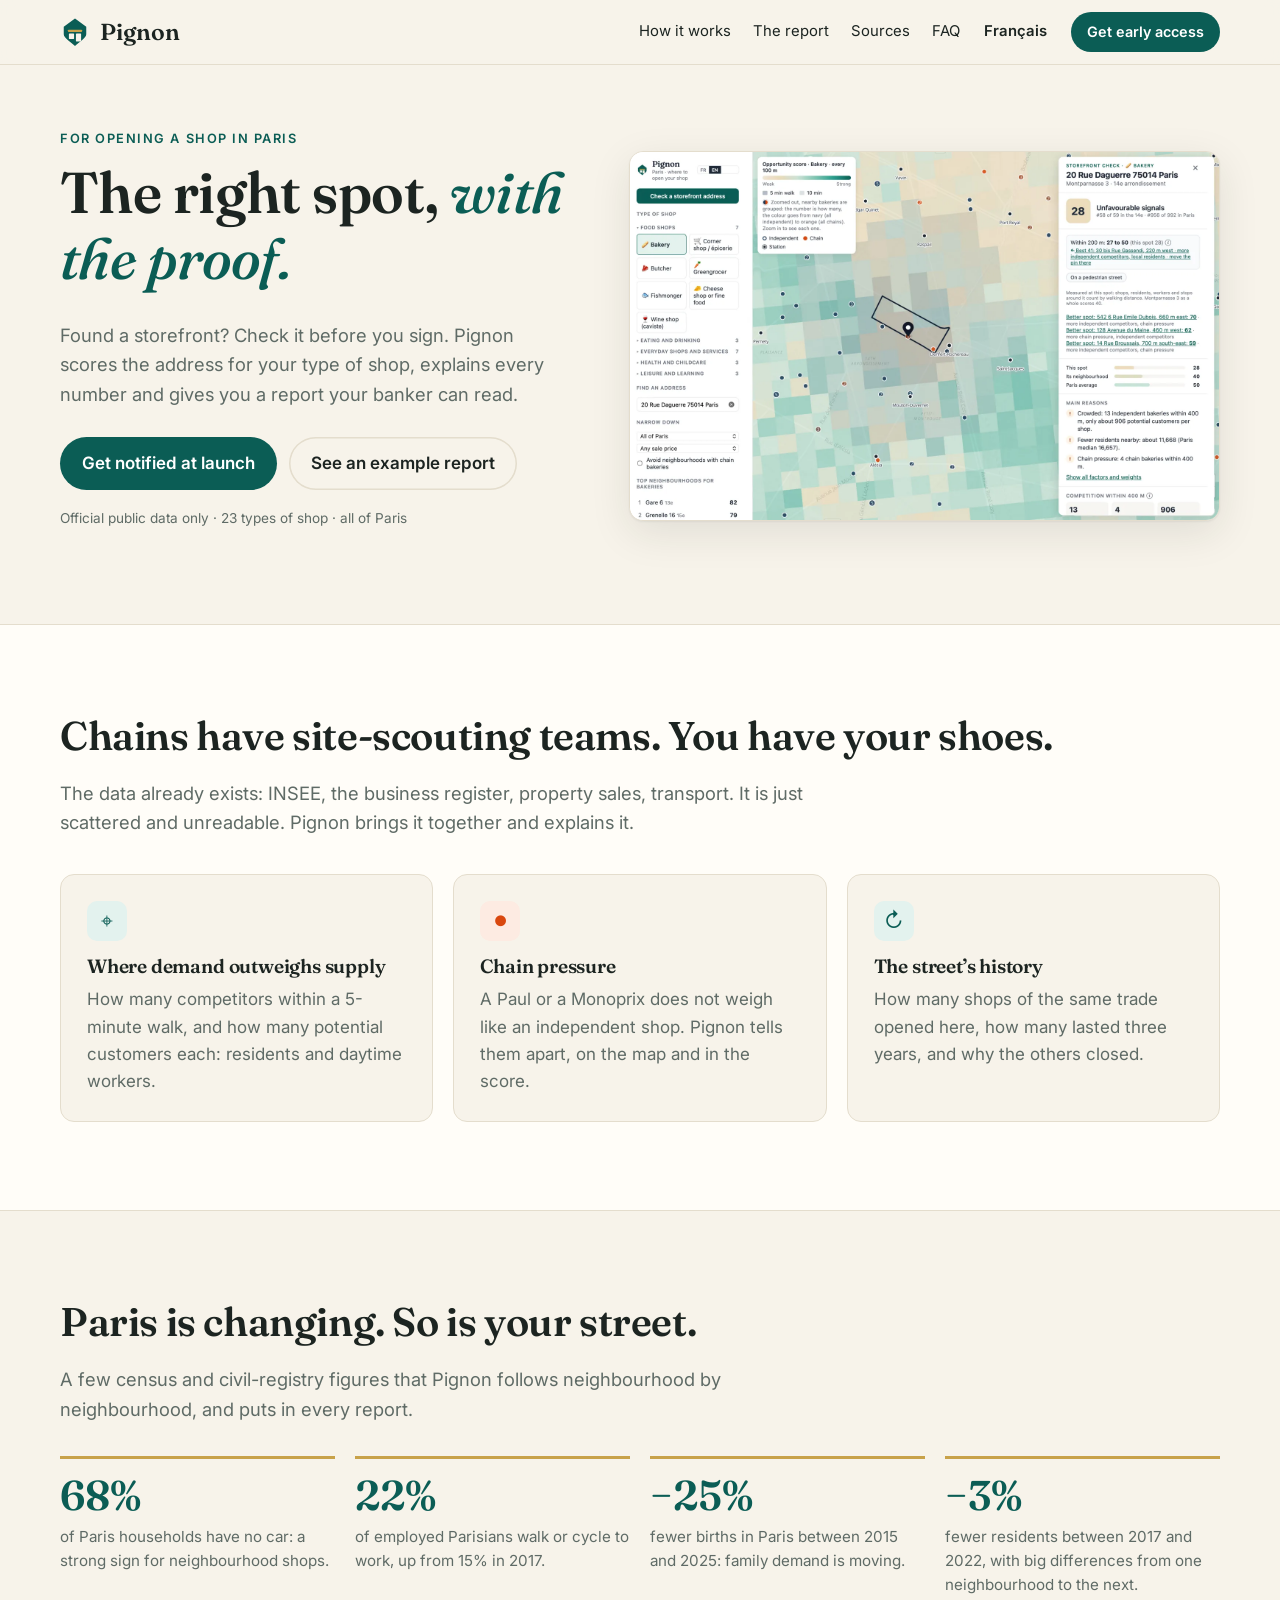
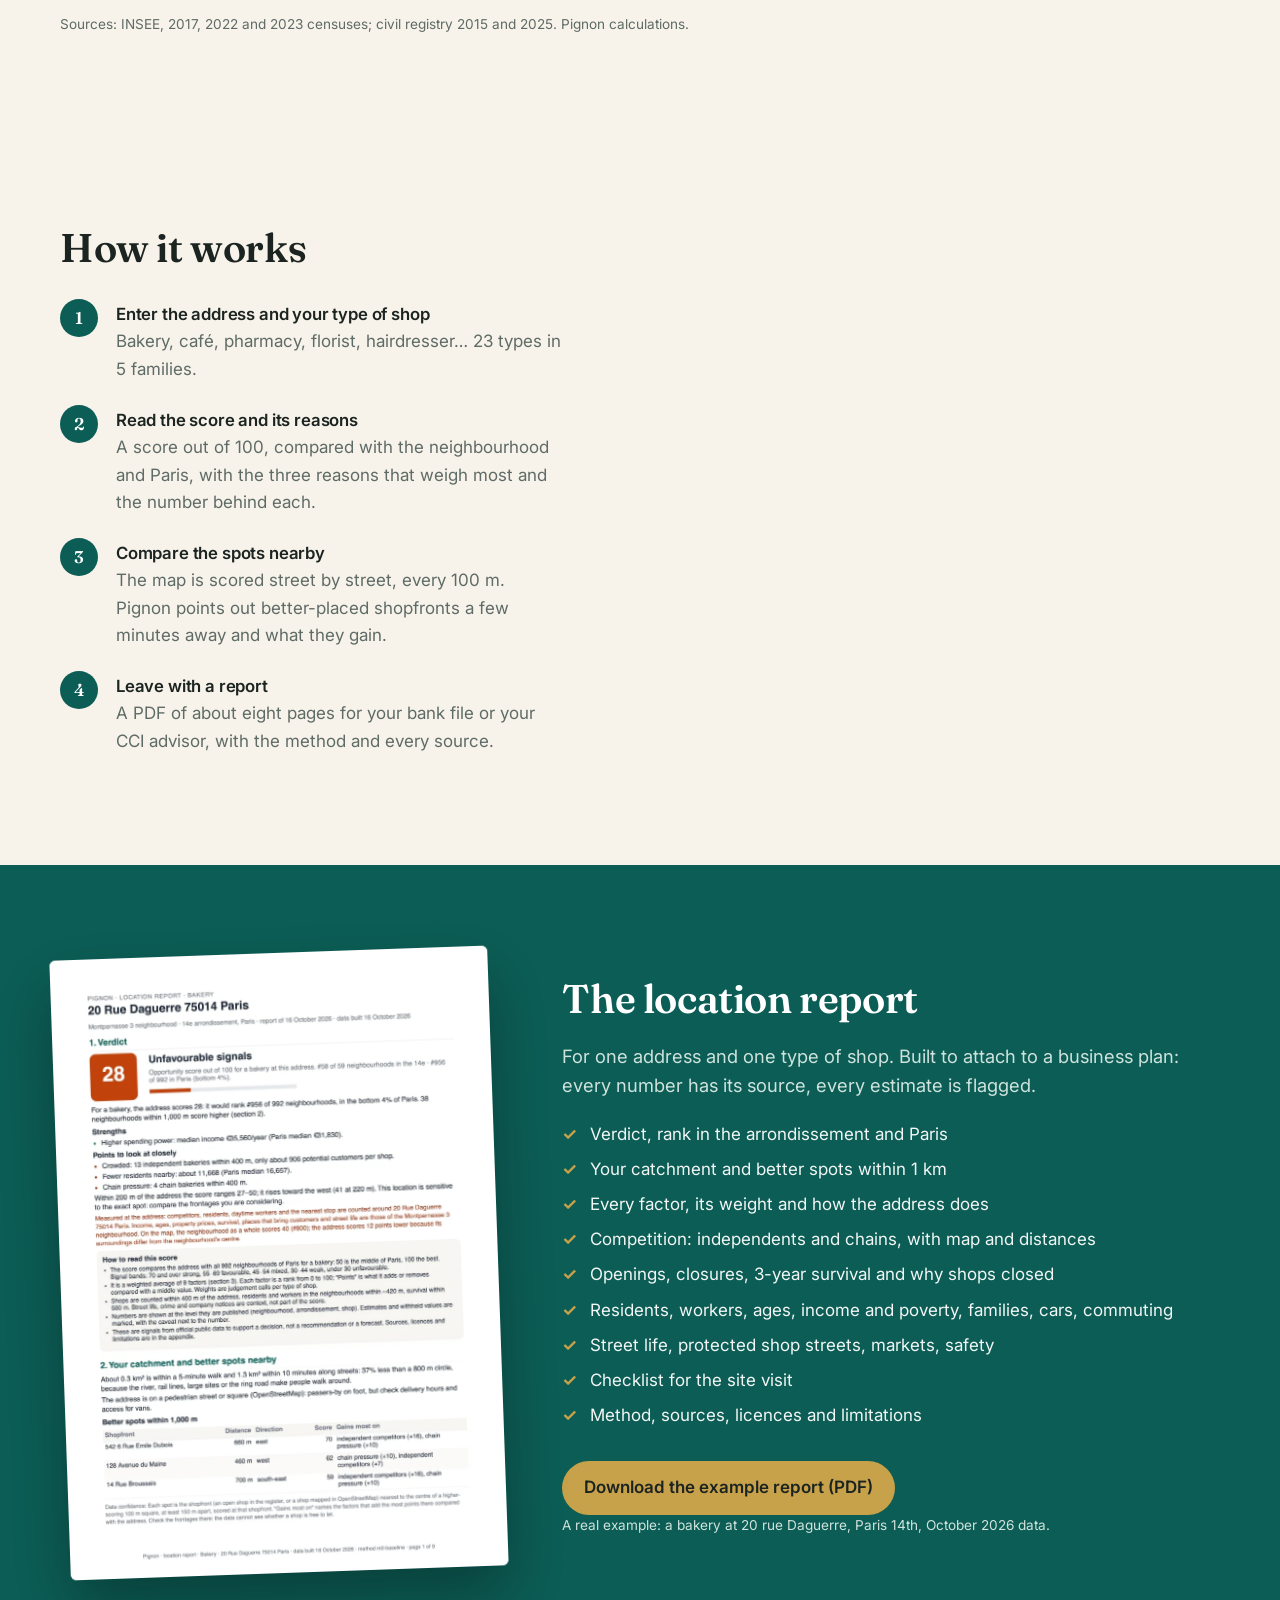
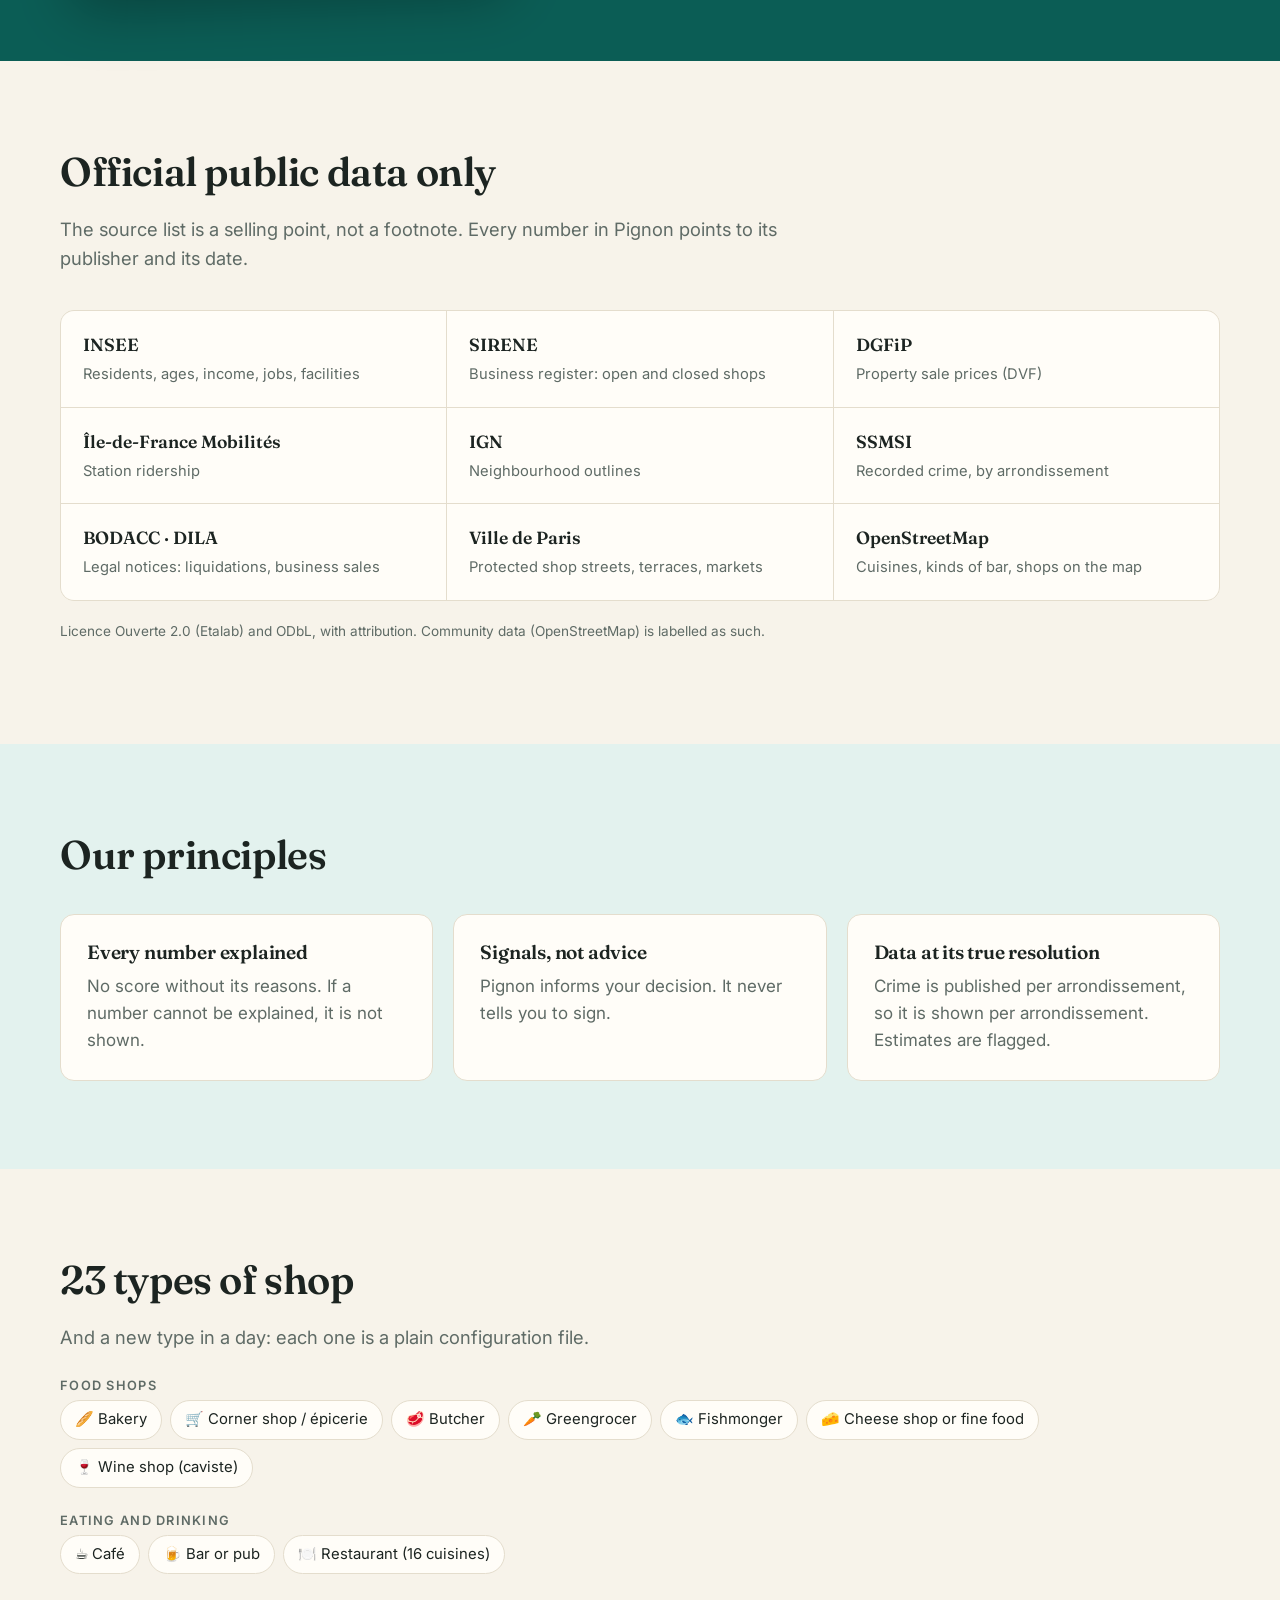
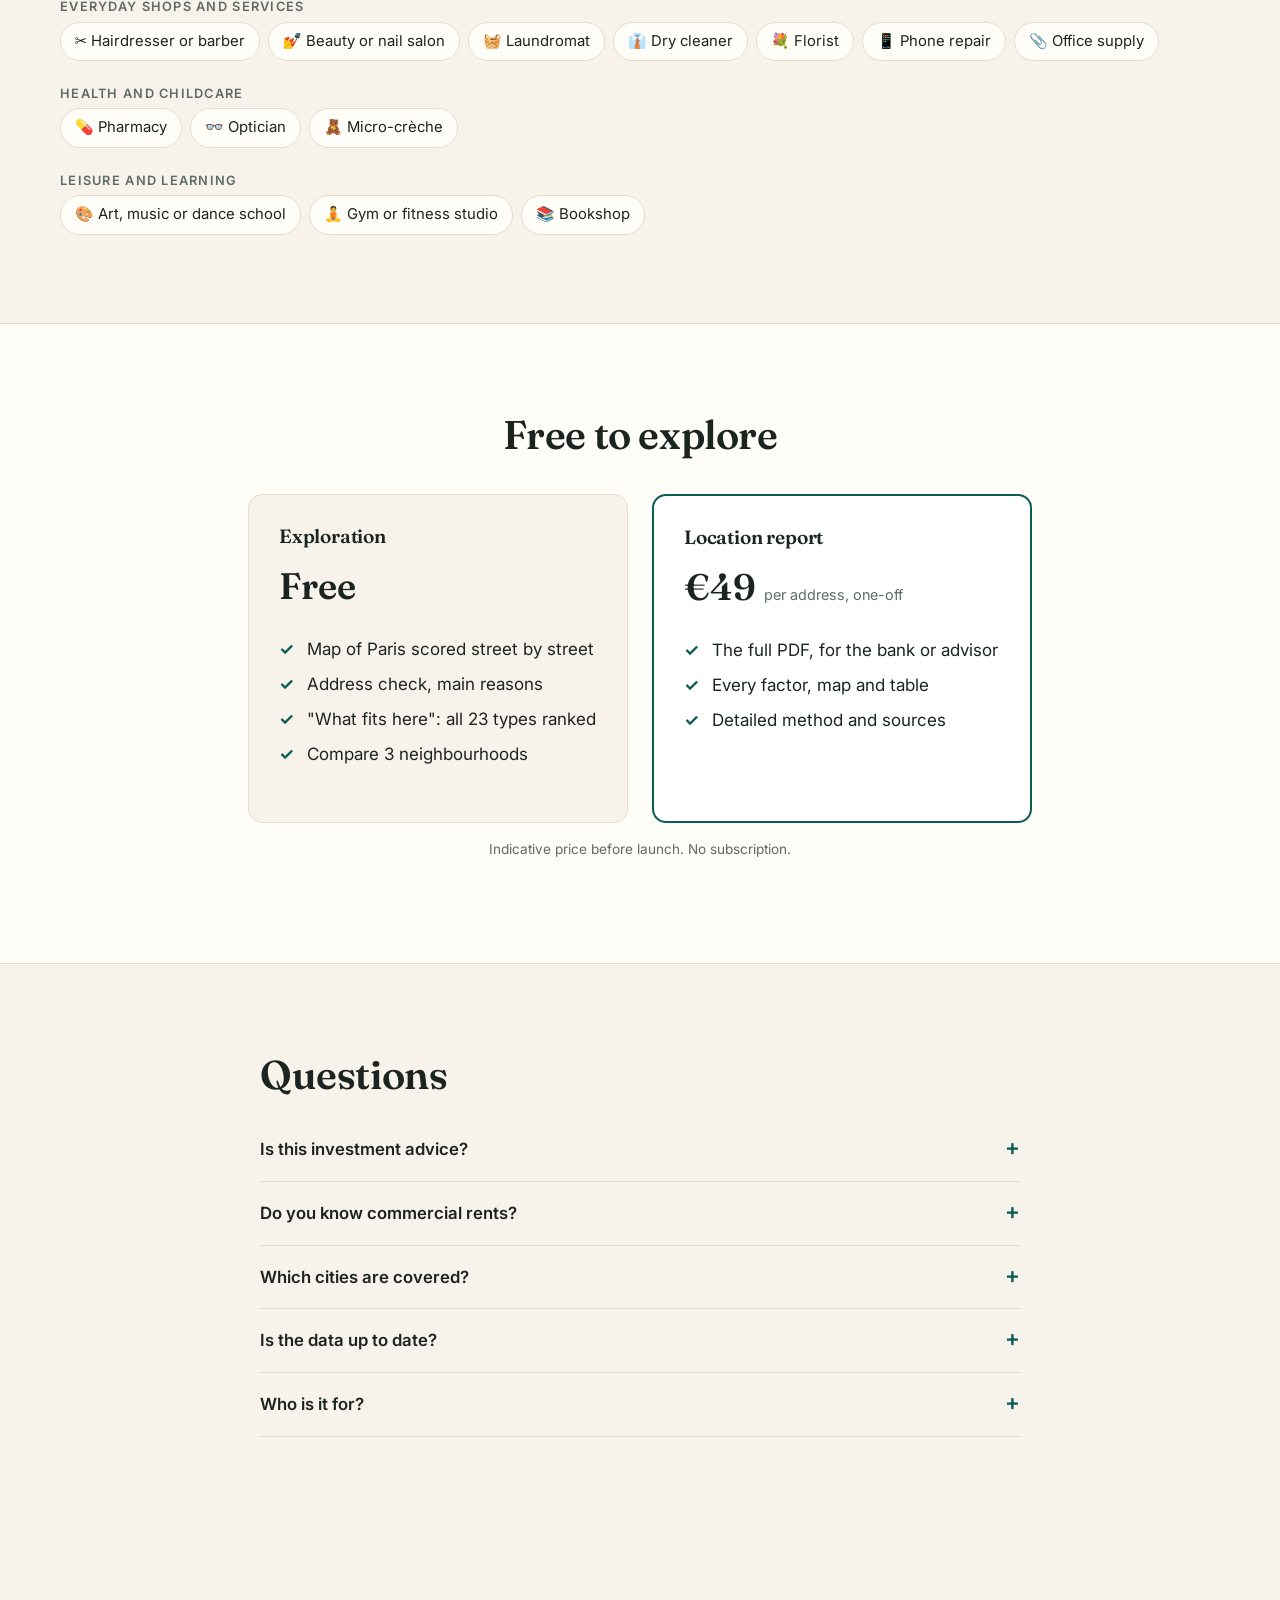
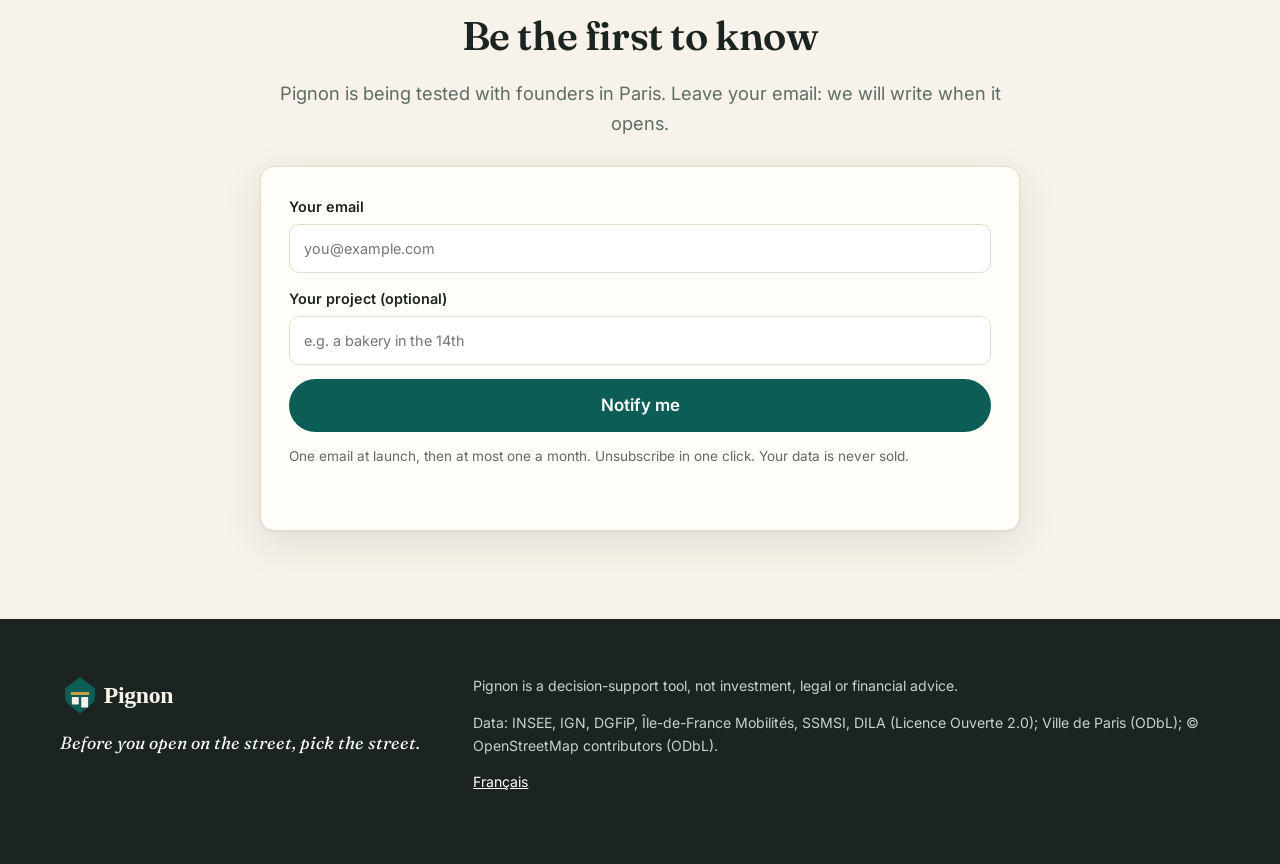
==== en/index.html @ 56055cf6 "Publish website from felipesabino/biz-map@c0d6d92" ====
<!doctype html>
<html lang="en">
  <head>
    <meta charset="utf-8" />
    <meta name="viewport" content="width=device-width, initial-scale=1" />
    <title>Pignon · The right spot, with the proof</title>
    <meta name="description" content="Before you sign a commercial lease in Paris, check the address: a score, the reasons behind every number and a report your banker can read. Official public data only." />
    <meta property="og:title" content="Pignon · The right spot, with the proof" />
    <meta property="og:description" content="Before you sign a commercial lease in Paris, check the address: a score, the reasons behind every number and a report your banker can read. Official public data only." />
    <meta property="og:type" content="website" />
    <meta property="og:locale" content="en_GB" />
    <meta property="og:image" content="../assets/og.png" />
    <meta name="theme-color" content="#0b5d55" />
    <link rel="alternate" hreflang="fr" href="../" />
    <link rel="alternate" hreflang="en" href="../en/" />
    <link rel="icon" type="image/svg+xml" href="../assets/logo-mark.svg" />
    <link rel="preconnect" href="https://fonts.googleapis.com" />
    <link rel="preconnect" href="https://fonts.gstatic.com" crossorigin />
    <link rel="stylesheet" href="https://fonts.googleapis.com/css2?family=Fraunces:ital,opsz,wght@0,9..144,500;0,9..144,600;1,9..144,500&family=Inter:wght@400;500;600&display=swap" />
    <link rel="stylesheet" href="../assets/style.css" />
  </head>
  <body>
    <header class="top">
      <div class="wrap top-inner">
        <a class="brand" href="../en/" aria-label="Pignon">
          <img src="../assets/logo-mark.svg" alt="" width="30" height="30" />
          <span>Pignon</span>
        </a>
        <nav class="nav" aria-label="Navigation">
          <a href="#comment">How it works</a>
          <a href="#rapport">The report</a>
          <a href="#sources">Sources</a>
          <a href="#faq">FAQ</a>
        </nav>
        <a class="lang" href="../" hreflang="fr" lang="fr">Français</a>
        <a class="btn btn-small" href="#inscription">Get early access</a>
      </div>
    </header>

    <main>
      <section class="hero">
        <div class="wrap hero-inner">
          <div class="hero-text">
            <p class="eyebrow">For opening a shop in Paris</p>
            <h1>The right spot, <em>with the proof.</em></h1>
            <p class="lead">Found a storefront? Check it before you sign. Pignon scores the address for your type of shop, explains every number and gives you a report your banker can read.</p>
            <div class="actions">
              <a class="btn" href="#inscription">Get notified at launch</a>
              <a class="btn btn-ghost" href="../assets/example-report-bakery-paris-14.pdf">See an example report</a>
            </div>
            <p class="note">Official public data only · 23 types of shop · all of Paris</p>
          </div>
          <figure class="hero-shot">
            <img src="../assets/en/panel.webp" alt="Pignon: checking a storefront on rue Daguerre (14th) for a bakery, with the score, the comparison with the neighbourhood and Paris, and better spots nearby." width="1600" height="1000" />
          </figure>
        </div>
      </section>

      <section class="problem">
        <div class="wrap">
          <h2>Chains have site-scouting teams. You have your shoes.</h2>
          <p class="lead narrow">The data already exists: INSEE, the business register, property sales, transport. It is just scattered and unreadable. Pignon brings it together and explains it.</p>
          <div class="cards three">
            <article class="card">
              <span class="card-icon" aria-hidden="true">⌖</span>
              <h3>Where demand outweighs supply</h3>
              <p>How many competitors within a 5-minute walk, and how many potential customers each: residents and daytime workers.</p>
            </article>
            <article class="card">
              <span class="card-icon chain" aria-hidden="true">●</span>
              <h3>Chain pressure</h3>
              <p>A Paul or a Monoprix does not weigh like an independent shop. Pignon tells them apart, on the map and in the score.</p>
            </article>
            <article class="card">
              <span class="card-icon" aria-hidden="true">↻</span>
              <h3>The street’s history</h3>
              <p>How many shops of the same trade opened here, how many lasted three years, and why the others closed.</p>
            </article>
          </div>
        </div>
      </section>

      <section class="stats">
        <div class="wrap">
          <h2>Paris is changing. So is your street.</h2>
          <p class="lead narrow">A few census and civil-registry figures that Pignon follows neighbourhood by neighbourhood, and puts in every report.</p>
          <div class="stat-grid">
            <div class="stat"><b>68%</b><p>of Paris households have no car: a strong sign for neighbourhood shops.</p></div>
            <div class="stat"><b>22%</b><p>of employed Parisians walk or cycle to work, up from 15% in 2017.</p></div>
            <div class="stat"><b>−25%</b><p>fewer births in Paris between 2015 and 2025: family demand is moving.</p></div>
            <div class="stat"><b>−3%</b><p>fewer residents between 2017 and 2022, with big differences from one neighbourhood to the next.</p></div>
          </div>
          <p class="note">Sources: INSEE, 2017, 2022 and 2023 censuses; civil registry 2015 and 2025. Pignon calculations.</p>
        </div>
      </section>

      <section class="how" id="comment">
        <div class="wrap how-inner">
          <div>
            <h2>How it works</h2>
            <ol class="steps">
              <li><h3>Enter the address and your type of shop</h3><p>Bakery, café, pharmacy, florist, hairdresser… 23 types in 5 families.</p></li>
              <li><h3>Read the score and its reasons</h3><p>A score out of 100, compared with the neighbourhood and Paris, with the three reasons that weigh most and the number behind each.</p></li>
              <li><h3>Compare the spots nearby</h3><p>The map is scored street by street, every 100 m. Pignon points out better-placed shopfronts a few minutes away and what they gain.</p></li>
              <li><h3>Leave with a report</h3><p>A PDF of about eight pages for your bank file or your CCI advisor, with the method and every source.</p></li>
            </ol>
          </div>
          <figure class="demo">
            <video src="../assets/en/demo.mp4" poster="../assets/en/map.webp" autoplay muted loop playsinline preload="metadata" aria-label="Checking a storefront on rue Daguerre for a bakery, then comparing with the spots nearby."></video>
            <figcaption>Checking a storefront on rue Daguerre for a bakery, then comparing with the spots nearby.</figcaption>
          </figure>
        </div>
      </section>

      <section class="report" id="rapport">
        <div class="wrap report-inner">
          <figure class="report-cover">
            <a href="../assets/example-report-bakery-paris-14.pdf"><img src="../assets/en/report-page.webp" alt="First page of the Pignon location report" width="900" height="1273" loading="lazy" /></a>
          </figure>
          <div>
            <h2>The location report</h2>
            <p class="lead">For one address and one type of shop. Built to attach to a business plan: every number has its source, every estimate is flagged.</p>
            <ul class="checks">
              <li>Verdict, rank in the arrondissement and Paris</li>
              <li>Your catchment and better spots within 1 km</li>
              <li>Every factor, its weight and how the address does</li>
              <li>Competition: independents and chains, with map and distances</li>
              <li>Openings, closures, 3-year survival and why shops closed</li>
              <li>Residents, workers, ages, income and poverty, families, cars, commuting</li>
              <li>Street life, protected shop streets, markets, safety</li>
              <li>Checklist for the site visit</li>
              <li>Method, sources, licences and limitations</li>
            </ul>
            <a class="btn" href="../assets/example-report-bakery-paris-14.pdf">Download the example report (PDF)</a>
            <p class="note">A real example: a bakery at 20 rue Daguerre, Paris 14th, October 2026 data.</p>
          </div>
        </div>
      </section>

      <section class="sources" id="sources">
        <div class="wrap">
          <h2>Official public data only</h2>
          <p class="lead narrow">The source list is a selling point, not a footnote. Every number in Pignon points to its publisher and its date.</p>
          <ul class="source-list">
            <li><b>INSEE</b><span>Residents, ages, income, jobs, facilities</span></li>
            <li><b>SIRENE</b><span>Business register: open and closed shops</span></li>
            <li><b>DGFiP</b><span>Property sale prices (DVF)</span></li>
            <li><b>Île-de-France Mobilités</b><span>Station ridership</span></li>
            <li><b>IGN</b><span>Neighbourhood outlines</span></li>
            <li><b>SSMSI</b><span>Recorded crime, by arrondissement</span></li>
            <li><b>BODACC · DILA</b><span>Legal notices: liquidations, business sales</span></li>
            <li><b>Ville de Paris</b><span>Protected shop streets, terraces, markets</span></li>
            <li><b>OpenStreetMap</b><span>Cuisines, kinds of bar, shops on the map</span></li>
          </ul>
          <p class="note">Licence Ouverte 2.0 (Etalab) and ODbL, with attribution. Community data (OpenStreetMap) is labelled as such.</p>
        </div>
      </section>

      <section class="principles">
        <div class="wrap">
          <h2>Our principles</h2>
          <div class="cards three">
            <article class="card"><h3>Every number explained</h3><p>No score without its reasons. If a number cannot be explained, it is not shown.</p></article>
            <article class="card"><h3>Signals, not advice</h3><p>Pignon informs your decision. It never tells you to sign.</p></article>
            <article class="card"><h3>Data at its true resolution</h3><p>Crime is published per arrondissement, so it is shown per arrondissement. Estimates are flagged.</p></article>
          </div>
        </div>
      </section>

      <section class="types">
        <div class="wrap">
          <h2>23 types of shop</h2>
          <p class="lead narrow">And a new type in a day: each one is a plain configuration file.</p>
          <div class="family"><h3>Food shops</h3><ul class="chips"><li><span aria-hidden="true">🥖</span> Bakery</li><li><span aria-hidden="true">🛒</span> Corner shop / épicerie</li><li><span aria-hidden="true">🥩</span> Butcher</li><li><span aria-hidden="true">🥕</span> Greengrocer</li><li><span aria-hidden="true">🐟</span> Fishmonger</li><li><span aria-hidden="true">🧀</span> Cheese shop or fine food</li><li><span aria-hidden="true">🍷</span> Wine shop (caviste)</li></ul></div>
          <div class="family"><h3>Eating and drinking</h3><ul class="chips"><li><span aria-hidden="true">☕</span> Café</li><li><span aria-hidden="true">🍺</span> Bar or pub</li><li><span aria-hidden="true">🍽️</span> Restaurant (16 cuisines)</li></ul></div>
          <div class="family"><h3>Everyday shops and services</h3><ul class="chips"><li><span aria-hidden="true">✂️</span> Hairdresser or barber</li><li><span aria-hidden="true">💅</span> Beauty or nail salon</li><li><span aria-hidden="true">🧺</span> Laundromat</li><li><span aria-hidden="true">👔</span> Dry cleaner</li><li><span aria-hidden="true">💐</span> Florist</li><li><span aria-hidden="true">📱</span> Phone repair</li><li><span aria-hidden="true">📎</span> Office supply</li></ul></div>
          <div class="family"><h3>Health and childcare</h3><ul class="chips"><li><span aria-hidden="true">💊</span> Pharmacy</li><li><span aria-hidden="true">👓</span> Optician</li><li><span aria-hidden="true">🧸</span> Micro-crèche</li></ul></div>
          <div class="family"><h3>Leisure and learning</h3><ul class="chips"><li><span aria-hidden="true">🎨</span> Art, music or dance school</li><li><span aria-hidden="true">🧘</span> Gym or fitness studio</li><li><span aria-hidden="true">📚</span> Bookshop</li></ul></div>
        </div>
      </section>

      <section class="pricing">
        <div class="wrap">
          <h2>Free to explore</h2>
          <div class="plans">
            <article class="plan">
              <h3>Exploration</h3>
              <p class="price">Free</p>
              <ul class="checks">
                <li>Map of Paris scored street by street</li>
                <li>Address check, main reasons</li>
                <li>&quot;What fits here&quot;: all 23 types ranked</li>
                <li>Compare 3 neighbourhoods</li>
              </ul>
            </article>
            <article class="plan plan-main">
              <h3>Location report</h3>
              <p class="price">€49 <small>per address, one-off</small></p>
              <ul class="checks">
                <li>The full PDF, for the bank or advisor</li>
                <li>Every factor, map and table</li>
                <li>Detailed method and sources</li>
              </ul>
            </article>
          </div>
          <p class="note center">Indicative price before launch. No subscription.</p>
        </div>
      </section>

      <section class="faq" id="faq">
        <div class="wrap narrow">
          <h2>Questions</h2>
          <details><summary>Is this investment advice?</summary><p>No. Pignon is a decision-support tool: it shows indicators from public data and the method that combines them. The decision stays yours, with your banker, your advisor and the landlord.</p></details>
          <details><summary>Do you know commercial rents?</summary><p>No, and we say so: no open source publishes commercial rents. Pignon shows property sale prices (DVF), clearly labelled as sale prices.</p></details>
          <details><summary>Which cities are covered?</summary><p>All of Paris: 20 arrondissements and about 990 neighbourhoods. The main sources are national, so other cities will follow.</p></details>
          <details><summary>Is the data up to date?</summary><p>Each source has its own rhythm: the business register is refreshed weekly, the census yearly. Each source’s date is shown in the app and in the report.</p></details>
          <details><summary>Who is it for?</summary><p>For founders of independent shops: a first or second shop, often after a career change. CCI and CMA advisors and banks are welcome too.</p></details>
        </div>
      </section>

      <section class="signup" id="inscription">
        <div class="wrap narrow">
          <h2>Be the first to know</h2>
          <p class="lead">Pignon is being tested with founders in Paris. Leave your email: we will write when it opens.</p>
          <form class="signup-form" data-thanks="Thank you! We will write when we launch." data-soon="Sign-ups open very soon. Please come back in a few days." data-error="Something went wrong. Please try again shortly.">
            <label>
              <span>Your email</span>
              <input type="email" name="email" required placeholder="you@example.com" autocomplete="email" />
            </label>
            <label>
              <span>Your project (optional)</span>
              <input type="text" name="project" placeholder="e.g. a bakery in the 14th" />
            </label>
            <input type="hidden" name="lang" value="en" />
            <button class="btn" type="submit">Notify me</button>
            <p class="note">One email at launch, then at most one a month. Unsubscribe in one click. Your data is never sold.</p>
            <p class="form-status" role="status" aria-live="polite"></p>
          </form>
        </div>
      </section>
    </main>

    <footer class="foot">
      <div class="wrap foot-inner">
        <div>
          <img src="../assets/logo-light.svg" alt="Pignon" width="150" height="40" />
          <p class="tagline">Before you open on the street, pick the street.</p>
        </div>
        <div class="foot-text">
          <p>Pignon is a decision-support tool, not investment, legal or financial advice.</p>
          <p>Data: INSEE, IGN, DGFiP, Île-de-France Mobilités, SSMSI, DILA (Licence Ouverte 2.0); Ville de Paris (ODbL); © OpenStreetMap contributors (ODbL).</p>
          <p><a href="../" hreflang="fr">Français</a></p>
        </div>
      </div>
    </footer>
    <script src="../assets/site.js" defer></script>
  </body>
</html>
---- assets/style.css ----
/* Pignon website. Tokens from brand/README.md. */
:root {
  --accent: #0b5d55;
  --accent-deep: #08453f;
  --accent-soft: #e3f2ee;
  --gold: #c8a24a;
  --paper: #f7f3ea;
  --surface: #fffdf8;
  --ink: #1c2421;
  --muted: #5f6b66;
  --line: #e4ddcd;
  --chain: #d9480f;
  --indep: #1c3d5a;
  --radius: 14px;
  --shadow: 0 1px 2px rgba(28, 36, 33, 0.06), 0 12px 40px rgba(28, 36, 33, 0.1);
  --display: Fraunces, Georgia, 'Times New Roman', serif;
  --text: Inter, ui-sans-serif, system-ui, -apple-system, 'Segoe UI', sans-serif;
  color-scheme: light;
}

* { box-sizing: border-box; }
html { scroll-behavior: smooth; scroll-padding-top: 80px; }
body { margin: 0; background: var(--paper); color: var(--ink); font: 17px/1.6 var(--text); -webkit-font-smoothing: antialiased; }
img, video { max-width: 100%; height: auto; display: block; }
a { color: var(--accent); }
h1, h2, h3 { font-family: var(--display); font-weight: 600; line-height: 1.15; letter-spacing: -0.01em; margin: 0 0 0.5em; }
h1 { font-size: clamp(2.3rem, 5vw, 3.6rem); }
h1 em { font-style: italic; font-weight: 500; color: var(--accent); }
h2 { font-size: clamp(1.7rem, 3.4vw, 2.5rem); }
h3 { font-size: 1.2rem; }
p { margin: 0 0 1em; }

.wrap { width: min(1160px, 100% - 32px); margin-inline: auto; }
.narrow { max-width: 760px; }
.wrap.narrow { width: min(760px, 100% - 32px); }
.center { text-align: center; }
.lead { font-size: 1.15rem; color: var(--muted); }
.note { font-size: 0.85rem; color: var(--muted); }
.eyebrow { text-transform: uppercase; letter-spacing: 0.12em; font-size: 0.8rem; font-weight: 600; color: var(--accent); margin-bottom: 0.8em; }

.btn { display: inline-flex; align-items: center; justify-content: center; gap: 8px; padding: 13px 22px; border-radius: 999px; background: var(--accent); color: #fff; font-weight: 600; text-decoration: none; border: 0; font: inherit; font-weight: 600; cursor: pointer; transition: background 0.15s; }
.btn:hover { background: var(--accent-deep); }
.btn:disabled { opacity: 0.6; cursor: wait; }
.btn-ghost { background: transparent; color: var(--ink); box-shadow: inset 0 0 0 1.5px var(--line); }
.btn-ghost:hover { background: var(--surface); }
.btn-small { padding: 8px 16px; font-size: 0.9rem; }

/* Header */
.top { position: sticky; top: 0; z-index: 10; background: rgba(247, 243, 234, 0.9); backdrop-filter: blur(8px); border-bottom: 1px solid var(--line); }
.top-inner { display: flex; align-items: center; gap: 24px; height: 64px; }
.brand { display: flex; align-items: center; gap: 10px; text-decoration: none; color: var(--ink); font-family: var(--display); font-weight: 600; font-size: 1.45rem; }
.nav { display: flex; gap: 22px; margin-left: auto; }
.nav a, .lang { color: var(--ink); text-decoration: none; font-size: 0.93rem; }
.nav a:hover, .lang:hover { color: var(--accent); }
.lang { font-weight: 600; }

/* Sections */
section { padding: 88px 0; }
.hero { padding: 64px 0 80px; }
.hero-inner { display: grid; grid-template-columns: 1fr 1.15fr; gap: 56px; align-items: center; }
.actions { display: flex; flex-wrap: wrap; gap: 12px; margin: 28px 0 18px; }
.hero-shot { margin: 0; border-radius: var(--radius); overflow: hidden; box-shadow: var(--shadow); border: 1px solid var(--line); background: var(--surface); }

.problem { background: var(--surface); border-block: 1px solid var(--line); }
.cards { display: grid; gap: 20px; margin-top: 36px; }
.cards.three { grid-template-columns: repeat(3, 1fr); }
.card { background: var(--paper); border: 1px solid var(--line); border-radius: var(--radius); padding: 26px; }
.principles .card { background: var(--surface); }
.card p { color: var(--muted); margin: 0; }
.card-icon { display: inline-grid; place-items: center; width: 40px; height: 40px; border-radius: 10px; background: var(--accent-soft); color: var(--accent); font-size: 1.3rem; margin-bottom: 14px; }
.card-icon.chain { background: #fdebe2; color: var(--chain); font-size: 0.9rem; }

.stat-grid { display: grid; grid-template-columns: repeat(4, 1fr); gap: 20px; margin: 32px 0 16px; }
.stat { border-top: 3px solid var(--gold); padding-top: 14px; }
.stat b { display: block; font-family: var(--display); font-size: 2.6rem; font-weight: 600; color: var(--accent); line-height: 1.1; }
.stat p { color: var(--muted); margin: 6px 0 0; font-size: 0.95rem; }
.how-inner { display: grid; grid-template-columns: 1fr 1.2fr; gap: 56px; align-items: start; }
.steps { list-style: none; padding: 0; margin: 28px 0 0; counter-reset: step; }
.steps li { position: relative; padding: 0 0 22px 56px; counter-increment: step; }
.steps li::before { content: counter(step); position: absolute; left: 0; top: 0; width: 38px; height: 38px; border-radius: 50%; background: var(--accent); color: #fff; display: grid; place-items: center; font-weight: 600; font-family: var(--display); }
.steps h3 { font-family: var(--text); font-size: 1.05rem; font-weight: 600; margin-bottom: 0.25em; padding-top: 6px; }
.steps p { color: var(--muted); margin: 0; }
.demo { margin: 0; position: sticky; top: 90px; }
.demo video { border-radius: var(--radius); box-shadow: var(--shadow); border: 1px solid var(--line); background: var(--surface); width: 100%; }
.demo figcaption { font-size: 0.85rem; color: var(--muted); margin-top: 10px; }

.report { background: var(--accent); color: #f2f7f5; }
.report h2 { color: #fff; }
.report .lead, .report .note { color: #cfe3dd; }
.report-inner { display: grid; grid-template-columns: 0.8fr 1.2fr; gap: 64px; align-items: center; }
.report-cover { margin: 0; transform: rotate(-2deg); }
.report-cover img { border-radius: 6px; box-shadow: 0 30px 60px rgba(0, 0, 0, 0.3); background: #fff; }
.report .checks li::before { color: var(--gold); }
.report .btn { background: var(--gold); color: var(--ink); margin-top: 8px; }
.report .btn:hover { background: #d8b45c; }

.checks { list-style: none; padding: 0; margin: 20px 0 24px; }
.checks li { position: relative; padding-left: 28px; margin-bottom: 8px; }
.checks li::before { content: '✓'; position: absolute; left: 0; color: var(--accent); font-weight: 700; }

.source-list { list-style: none; padding: 0; margin: 36px 0 20px; display: grid; grid-template-columns: repeat(3, 1fr); gap: 1px; background: var(--line); border: 1px solid var(--line); border-radius: var(--radius); overflow: hidden; }
.source-list li { background: var(--surface); padding: 20px 22px; display: flex; flex-direction: column; gap: 4px; }
.source-list b { font-family: var(--display); font-weight: 600; font-size: 1.1rem; }
.source-list span { color: var(--muted); font-size: 0.92rem; }

.principles { background: var(--accent-soft); }

.family { margin-top: 26px; }
.family h3 { font-family: var(--text); font-size: 0.8rem; text-transform: uppercase; letter-spacing: 0.1em; color: var(--muted); font-weight: 600; }
.chips { list-style: none; padding: 0; margin: 0; display: flex; flex-wrap: wrap; gap: 8px; }
.chips li { background: var(--surface); border: 1px solid var(--line); border-radius: 999px; padding: 7px 14px; font-size: 0.93rem; }

.pricing { background: var(--surface); border-block: 1px solid var(--line); }
.pricing h2 { text-align: center; }
.plans { display: grid; grid-template-columns: repeat(2, minmax(0, 380px)); justify-content: center; gap: 24px; margin: 36px 0 16px; }
.plan { border: 1px solid var(--line); border-radius: var(--radius); padding: 30px; background: var(--paper); }
.plan-main { border: 2px solid var(--accent); background: #fff; }
.price { font-family: var(--display); font-size: 2.3rem; font-weight: 600; margin: 0; }
.price small { font-family: var(--text); font-size: 0.9rem; color: var(--muted); font-weight: 400; }

.faq details { border-bottom: 1px solid var(--line); padding: 18px 0; }
.faq summary { cursor: pointer; font-weight: 600; font-size: 1.05rem; list-style: none; display: flex; justify-content: space-between; gap: 16px; }
.faq summary::after { content: '+'; color: var(--accent); font-size: 1.4rem; line-height: 1; }
.faq details[open] summary::after { content: '–'; }
.faq summary::-webkit-details-marker { display: none; }
.faq details p { color: var(--muted); margin: 12px 0 0; }

.signup { text-align: center; }
.signup-form { display: grid; gap: 14px; text-align: left; margin-top: 28px; background: var(--surface); border: 1px solid var(--line); border-radius: var(--radius); padding: 28px; box-shadow: var(--shadow); }
.signup-form label { display: grid; gap: 6px; font-size: 0.9rem; font-weight: 600; }
.signup-form input { font: inherit; font-weight: 400; padding: 12px 14px; border: 1.5px solid var(--line); border-radius: 10px; background: #fff; color: var(--ink); }
.signup-form input:focus { outline: none; border-color: var(--accent); box-shadow: 0 0 0 3px var(--accent-soft); }
.signup-form .note { margin: 0; }
.form-status { margin: 0; font-weight: 600; color: var(--accent); min-height: 1.2em; }

.foot { background: var(--ink); color: #c9d1cd; padding: 56px 0; font-size: 0.88rem; }
.foot-inner { display: grid; grid-template-columns: 1fr 2fr; gap: 40px; }
.foot a { color: #fff; }
.tagline { font-family: var(--display); font-style: italic; font-size: 1.1rem; color: #fff; margin-top: 14px; }

:focus-visible { outline: 3px solid var(--gold); outline-offset: 2px; }

@media (max-width: 900px) {
  .nav { display: none; }
  .lang { margin-left: auto; }
  section { padding: 64px 0; }
  .hero-inner, .how-inner, .report-inner, .foot-inner { grid-template-columns: 1fr; gap: 36px; }
  .cards.three, .source-list { grid-template-columns: 1fr; }
  .stat-grid { grid-template-columns: 1fr 1fr; }
  .plans { grid-template-columns: 1fr; }
  .demo { position: static; }
  .report-cover { max-width: 320px; margin-inline: auto; }
}
@media (max-width: 520px) {
  body { font-size: 16px; }
  .top-inner { gap: 12px; }
  .btn-small { display: none; }
}
@media (prefers-reduced-motion: reduce) {
  html { scroll-behavior: auto; }
}
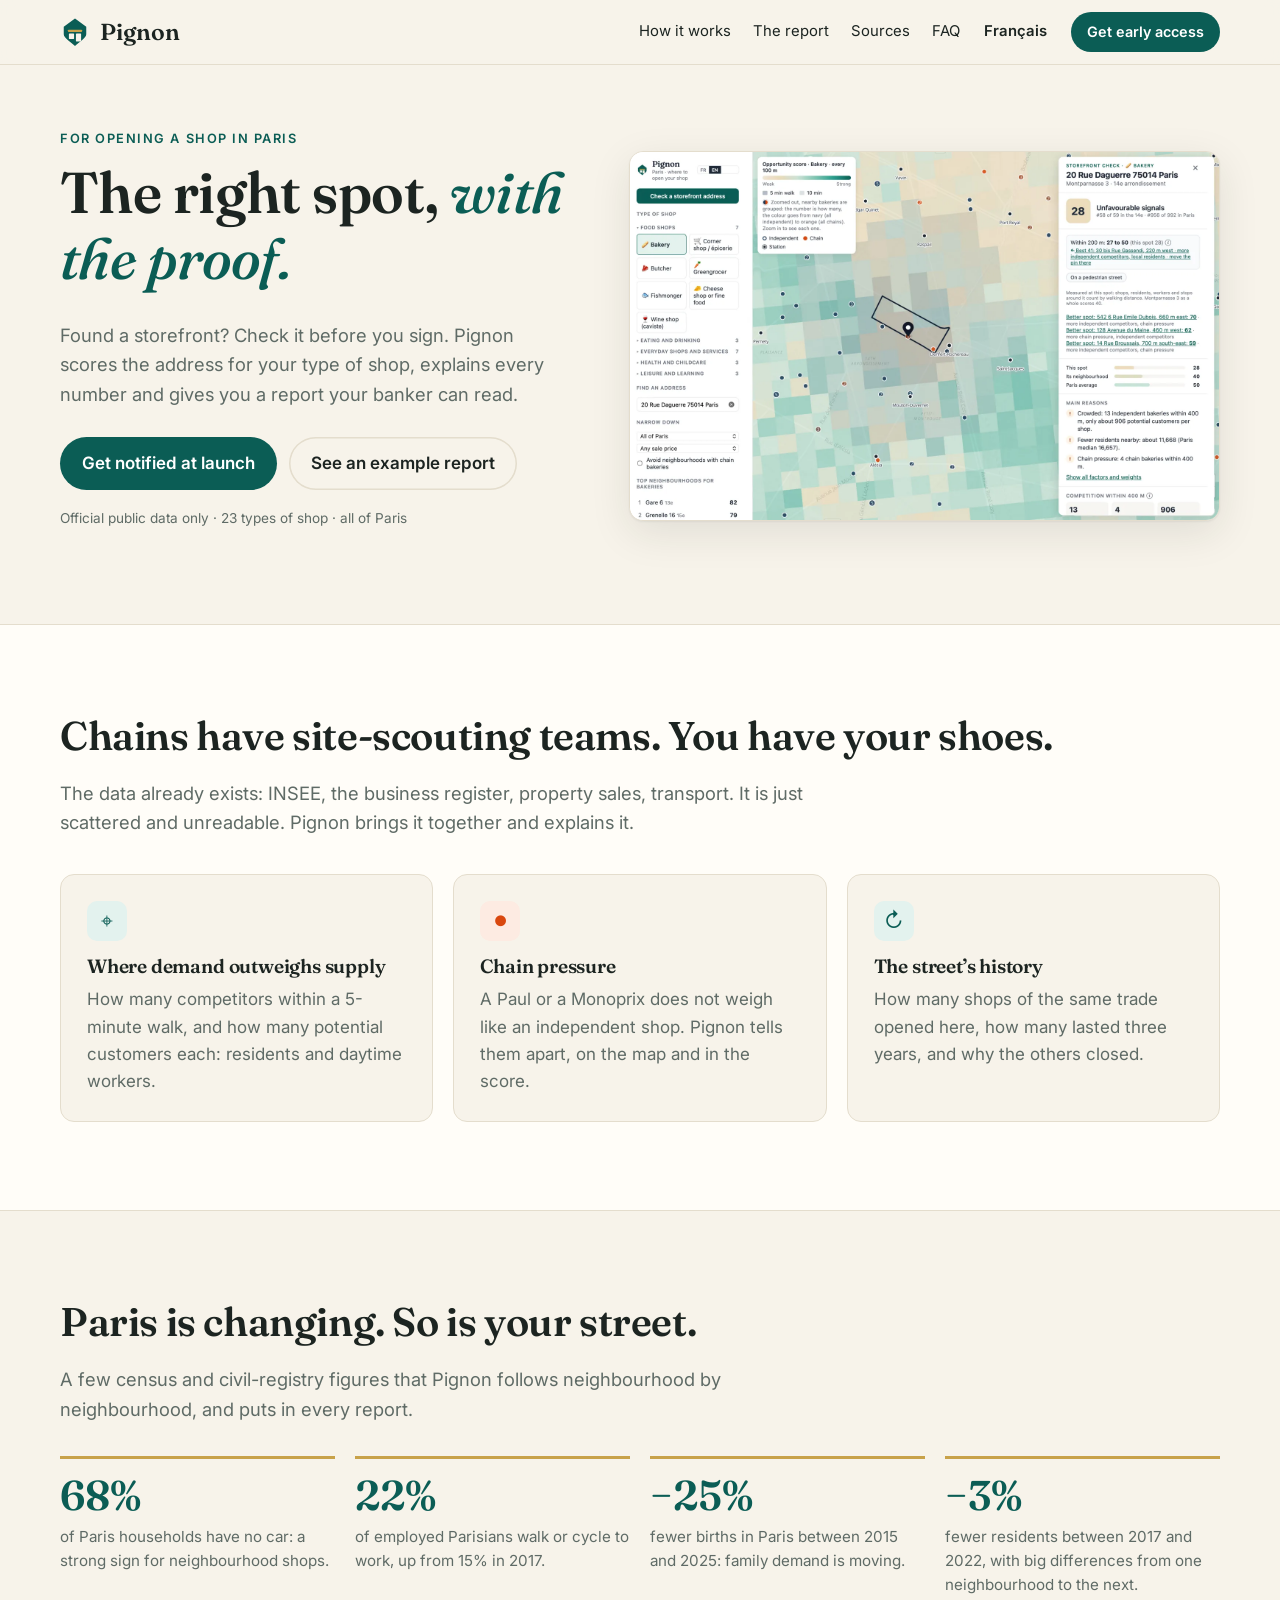
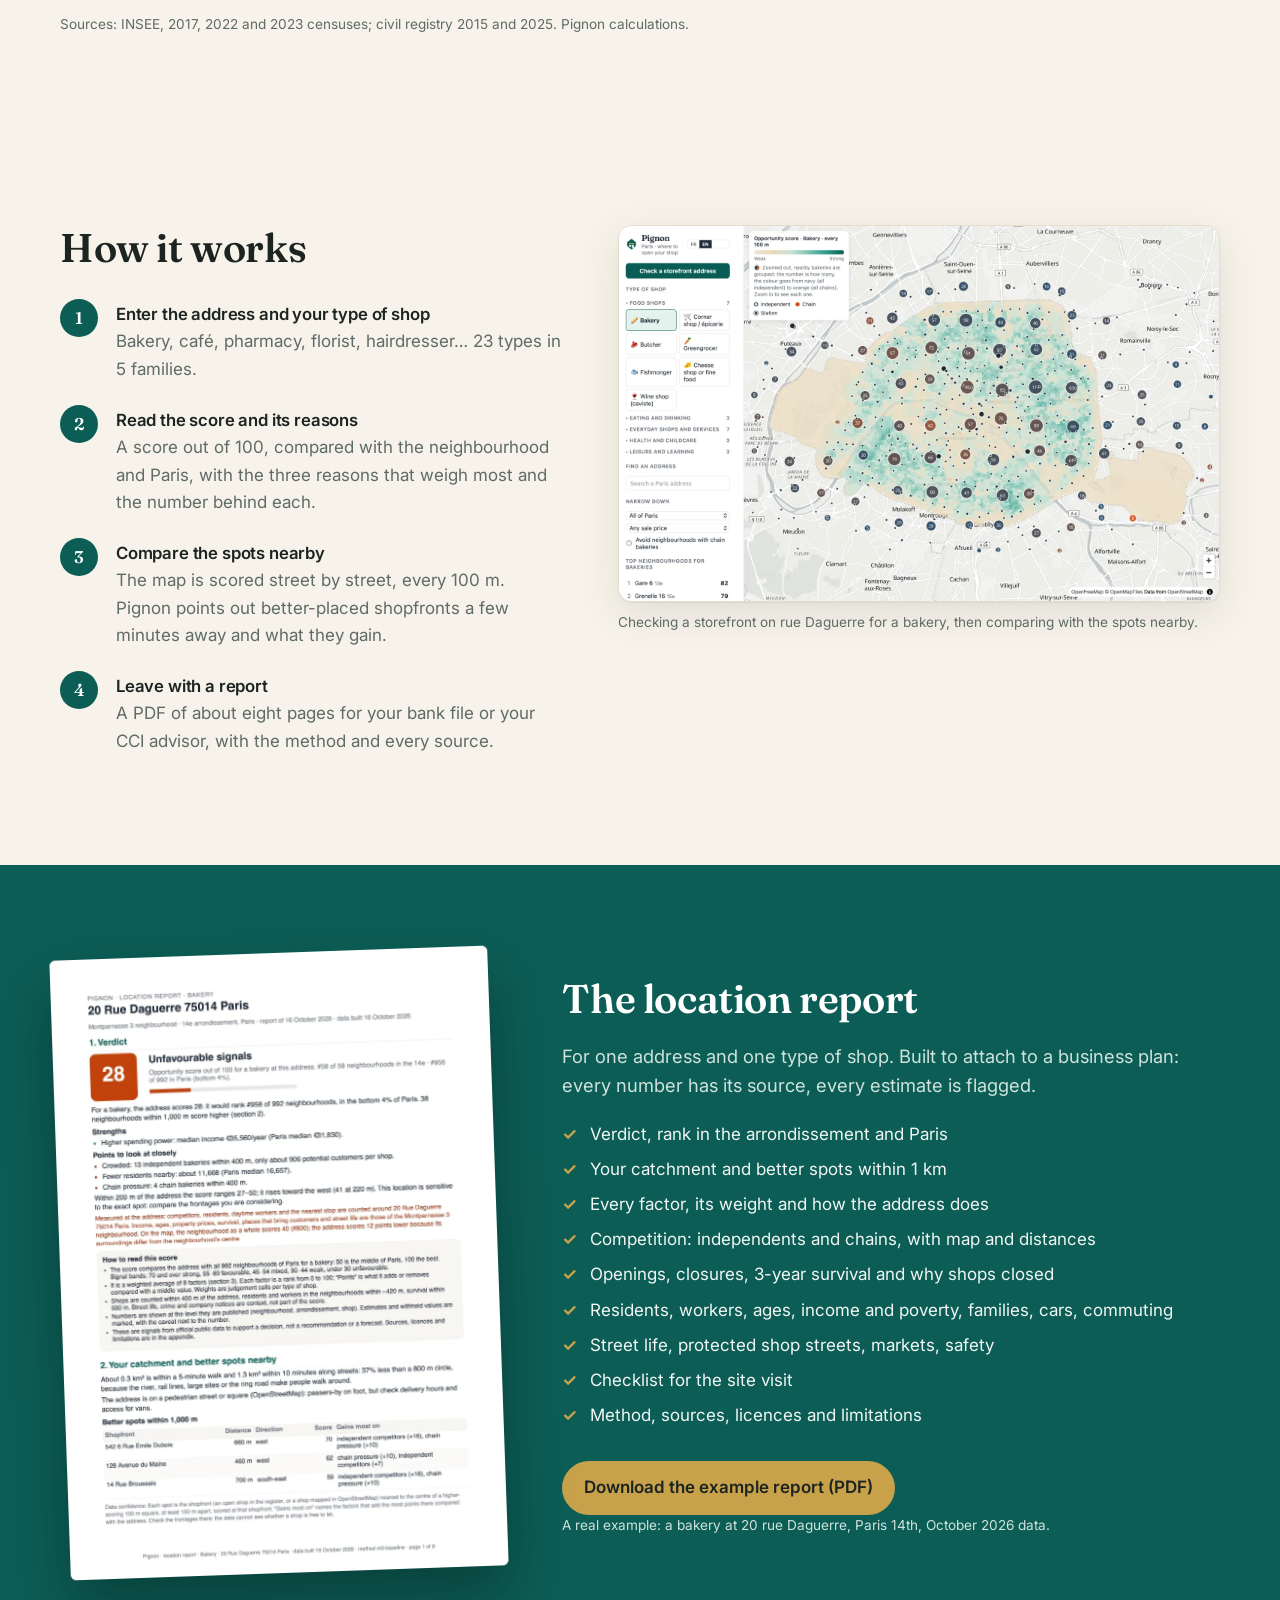
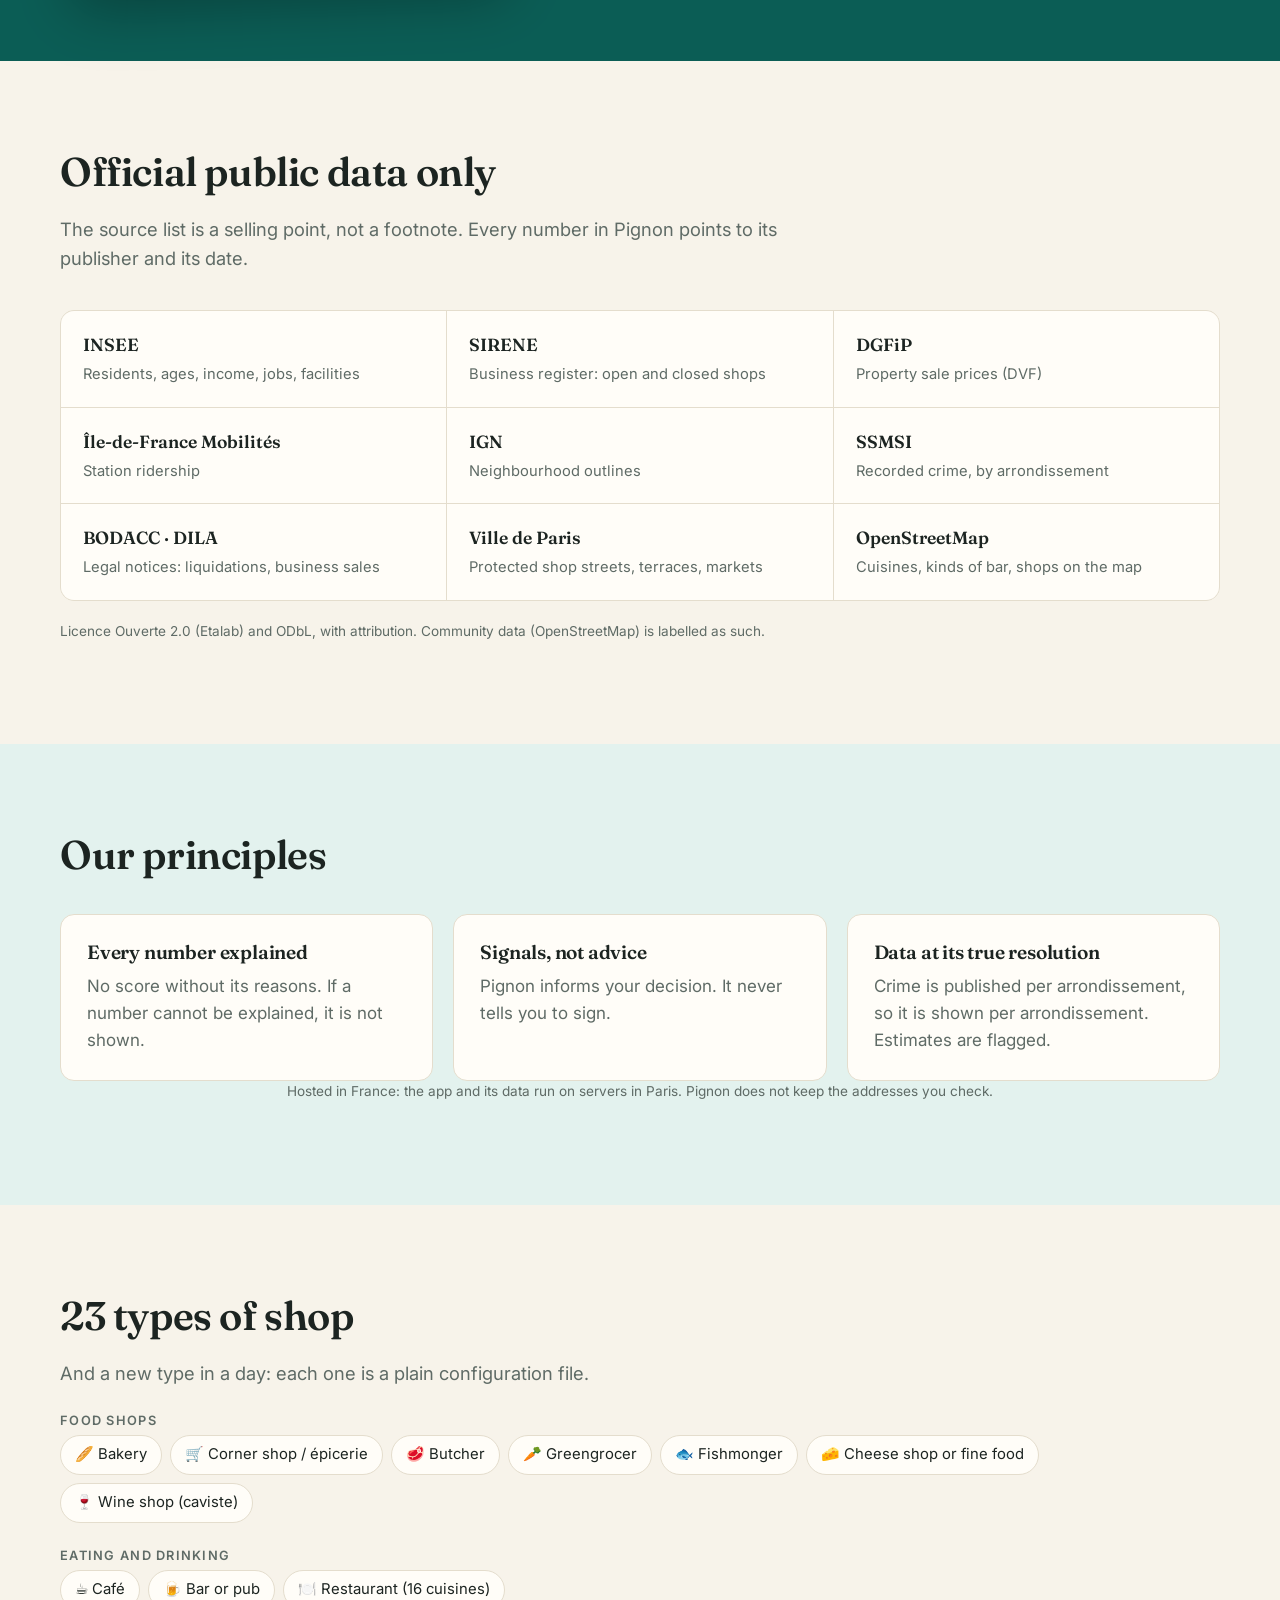
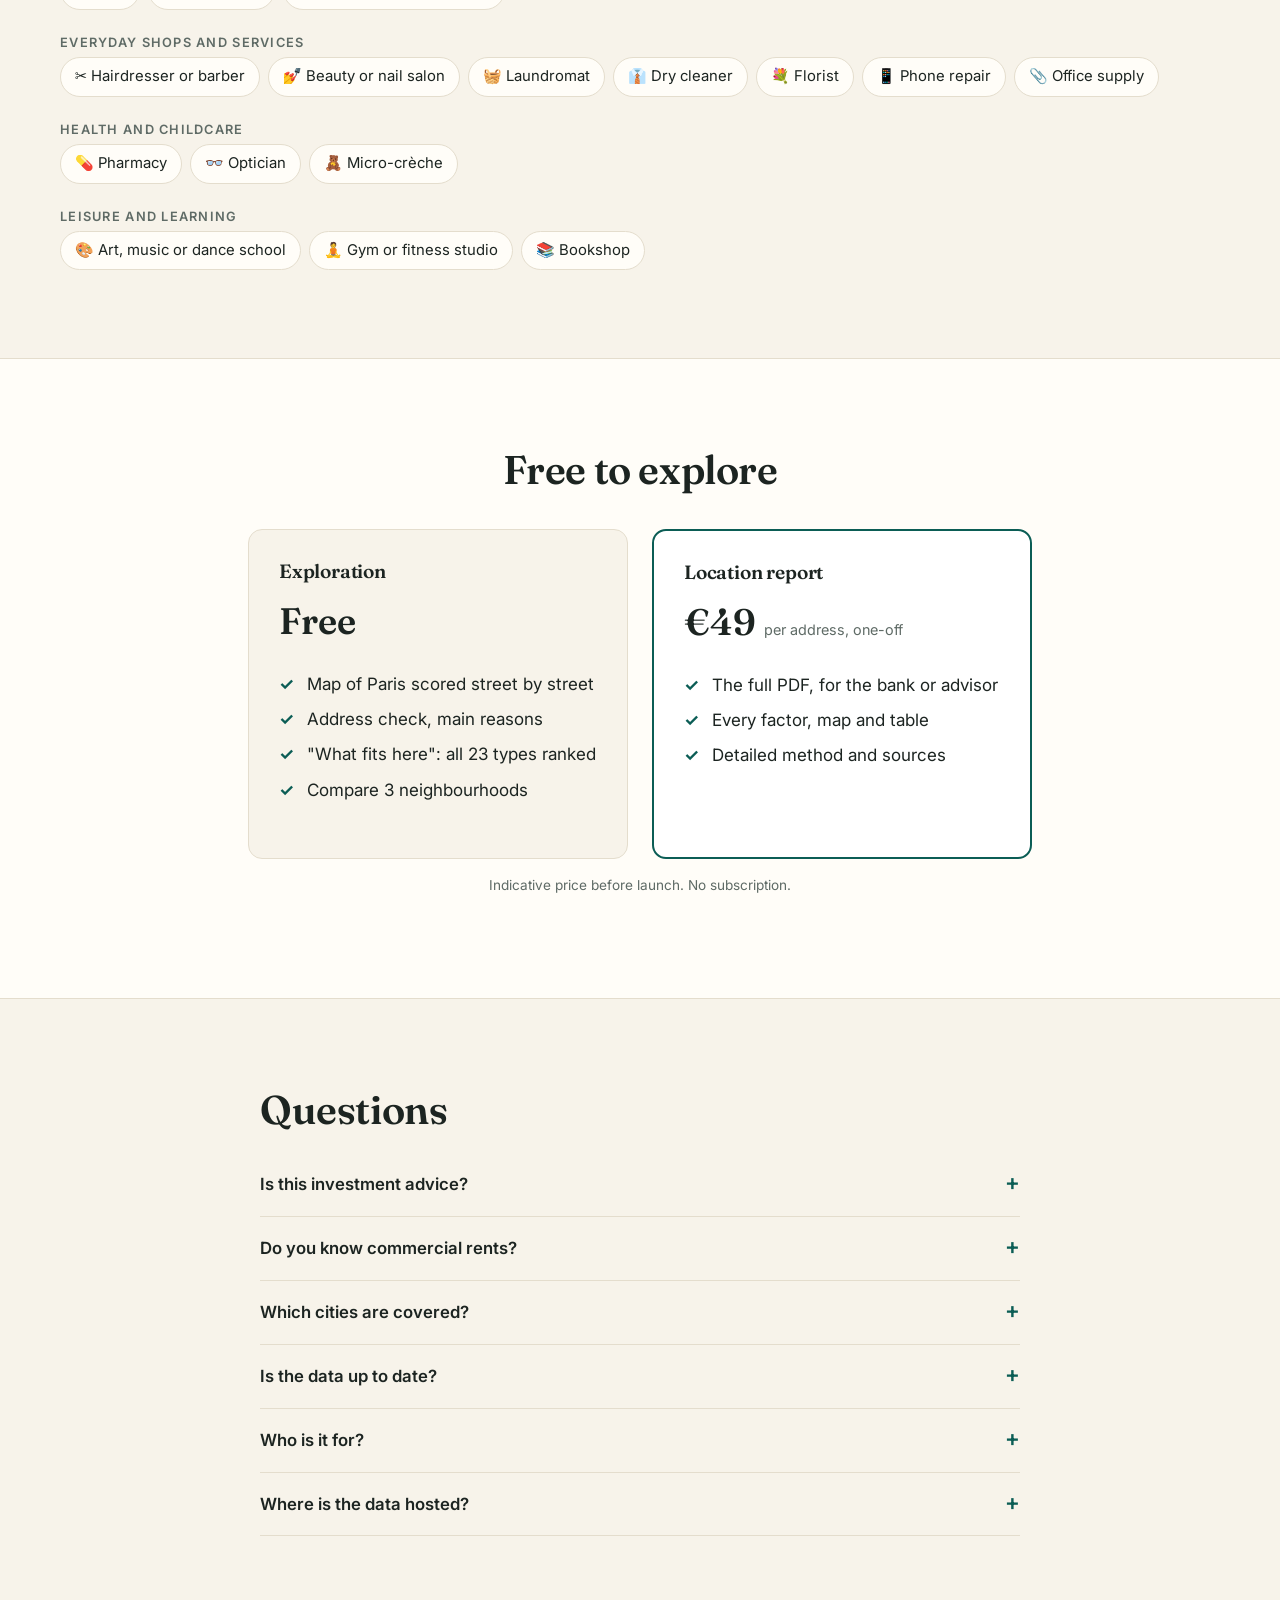
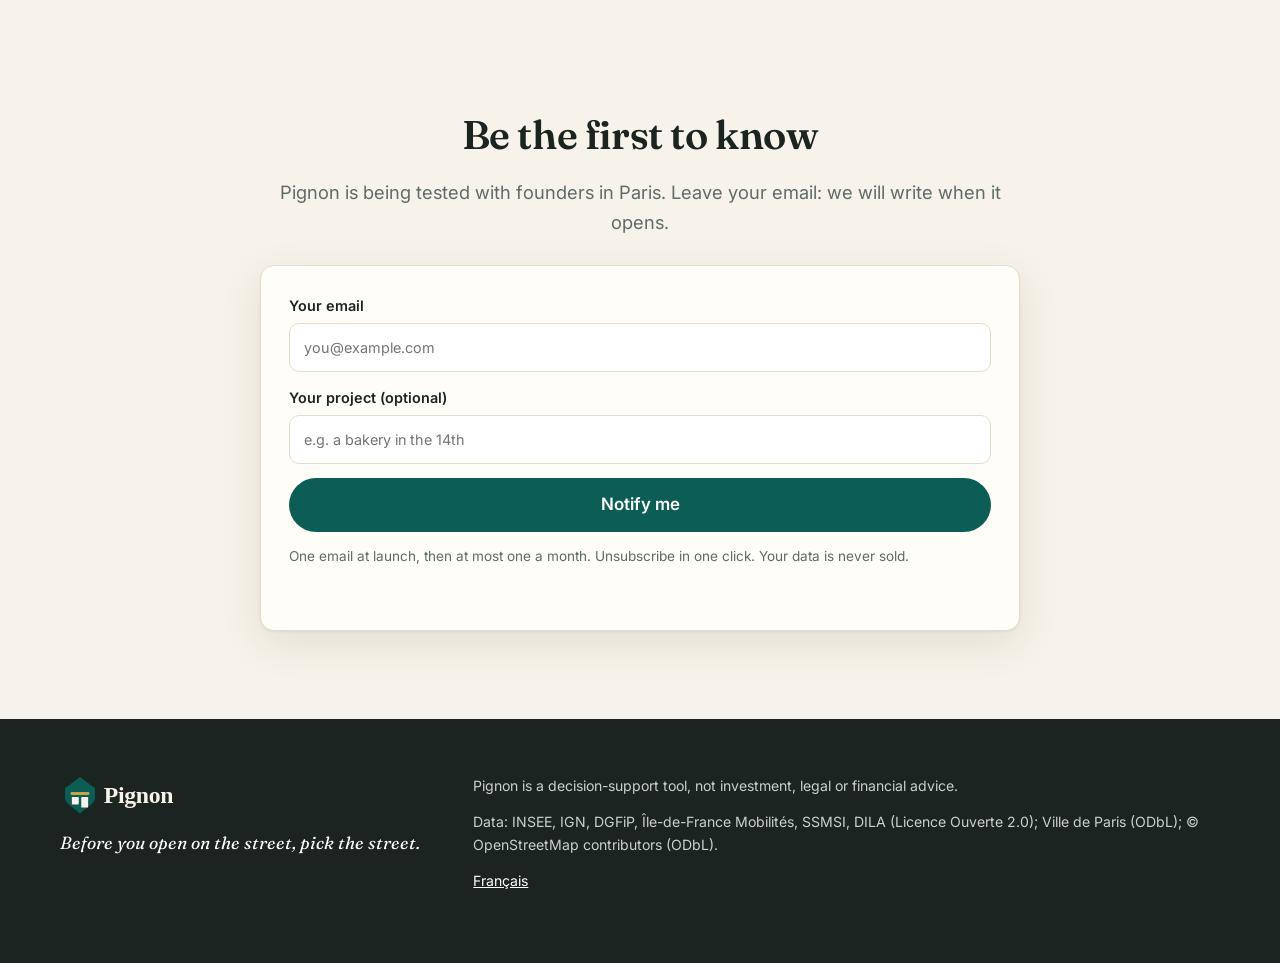
==== commit 064a7724: "Publish website from felipesabino/biz-map@52e1fed" ====
--- a/en/index.html
+++ b/en/index.html
@@ -164,6 +164,7 @@
             <article class="card"><h3>Signals, not advice</h3><p>Pignon informs your decision. It never tells you to sign.</p></article>
             <article class="card"><h3>Data at its true resolution</h3><p>Crime is published per arrondissement, so it is shown per arrondissement. Estimates are flagged.</p></article>
           </div>
+          <p class="note center">Hosted in France: the app and its data run on servers in Paris. Pignon does not keep the addresses you check.</p>
         </div>
       </section>
 
@@ -215,6 +216,7 @@
           <details><summary>Which cities are covered?</summary><p>All of Paris: 20 arrondissements and about 990 neighbourhoods. The main sources are national, so other cities will follow.</p></details>
           <details><summary>Is the data up to date?</summary><p>Each source has its own rhythm: the business register is refreshed weekly, the census yearly. Each source’s date is shown in the app and in the report.</p></details>
           <details><summary>Who is it for?</summary><p>For founders of independent shops: a first or second shop, often after a career change. CCI and CMA advisors and banks are welcome too.</p></details>
+          <details><summary>Where is the data hosted?</summary><p>In France. The app and its database run on servers in Paris, and the address search goes through IGN’s Géoplateforme, the French public service. Pignon does not keep the addresses you check, and no account is needed to explore the map.</p></details>
         </div>
       </section>
 
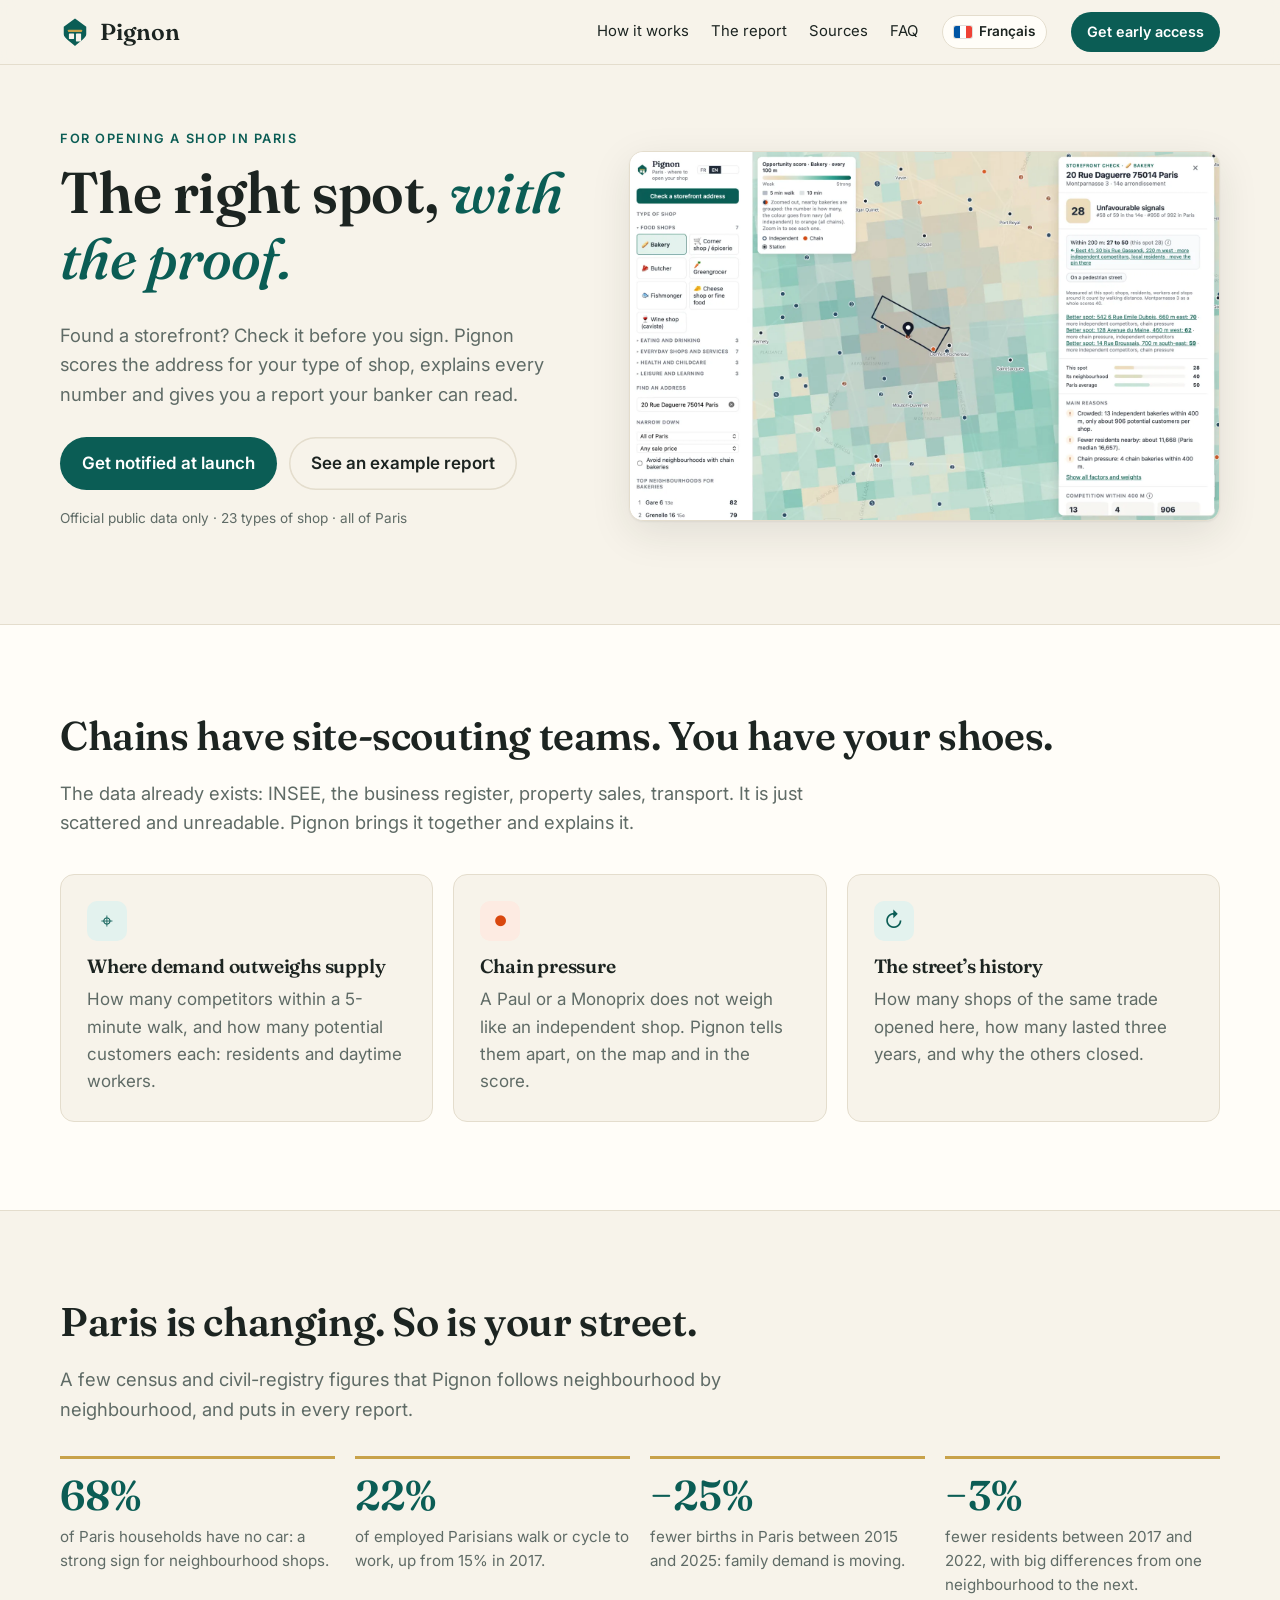
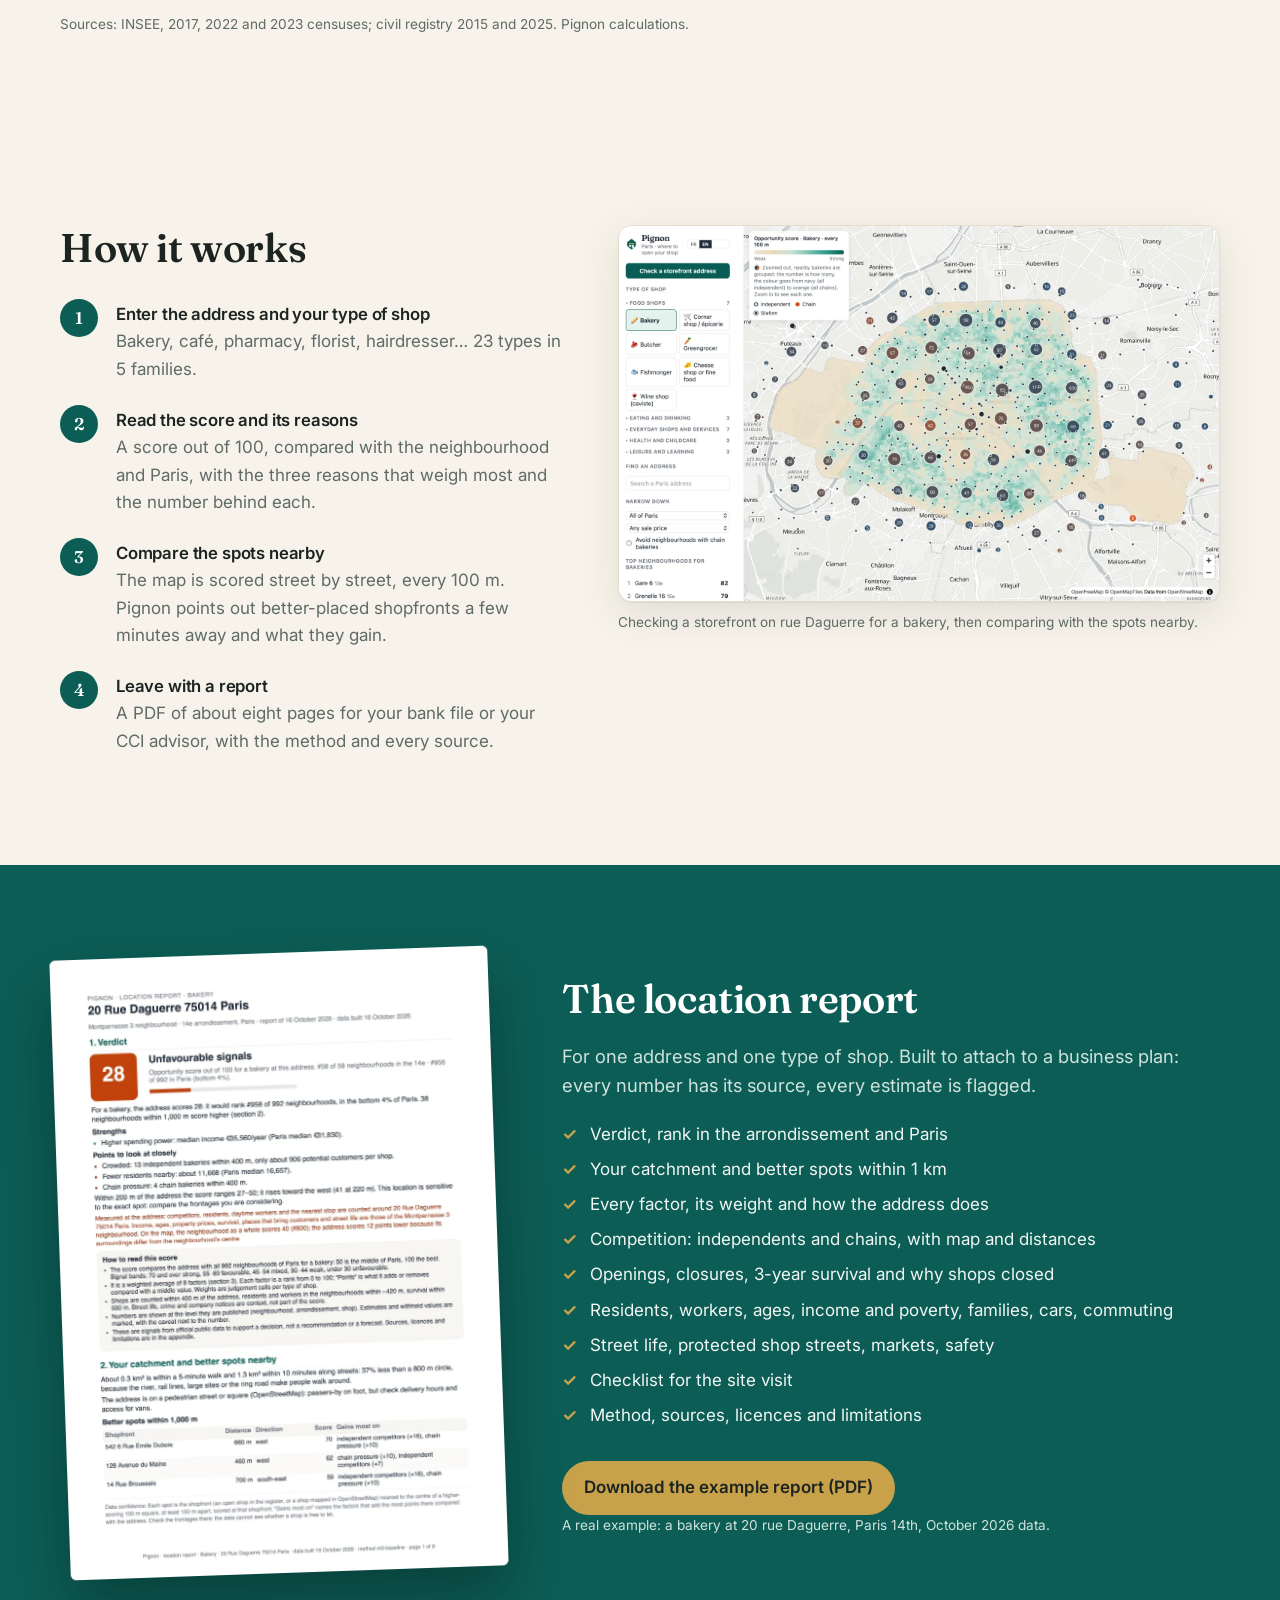
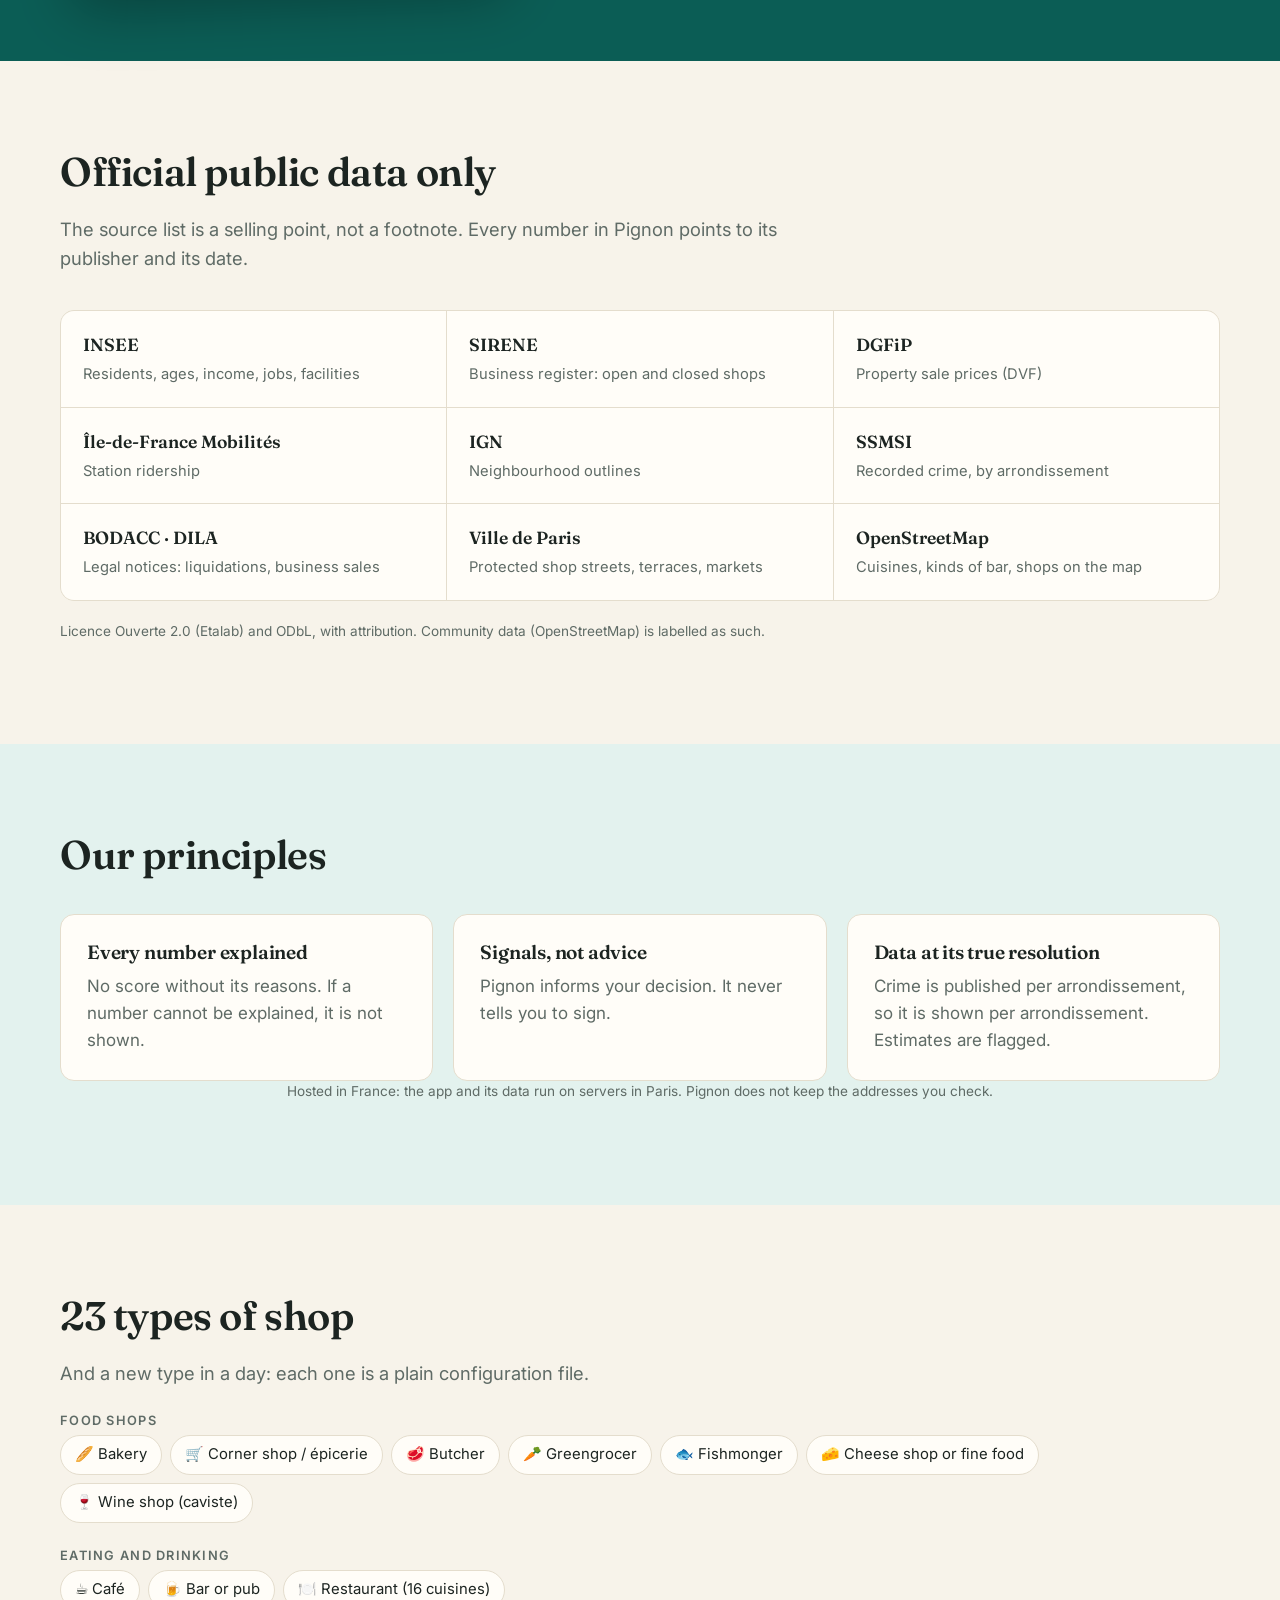
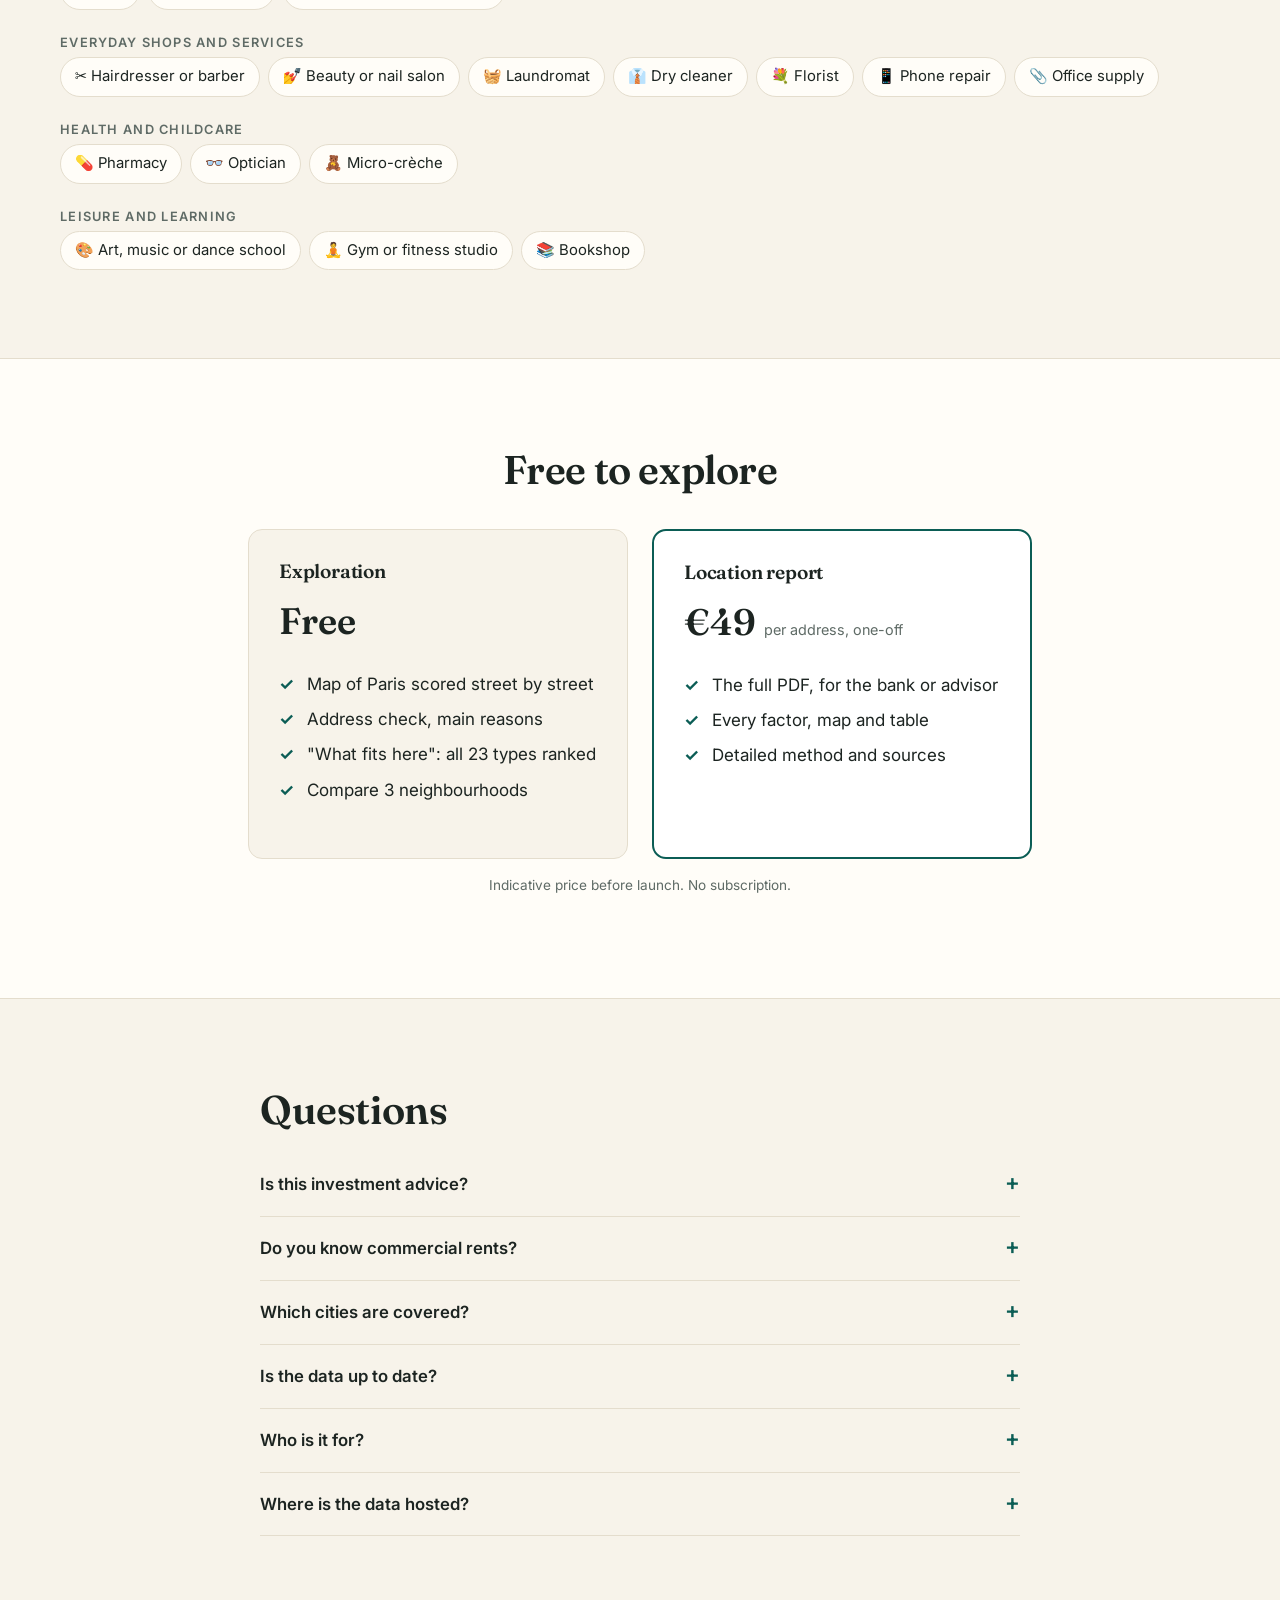
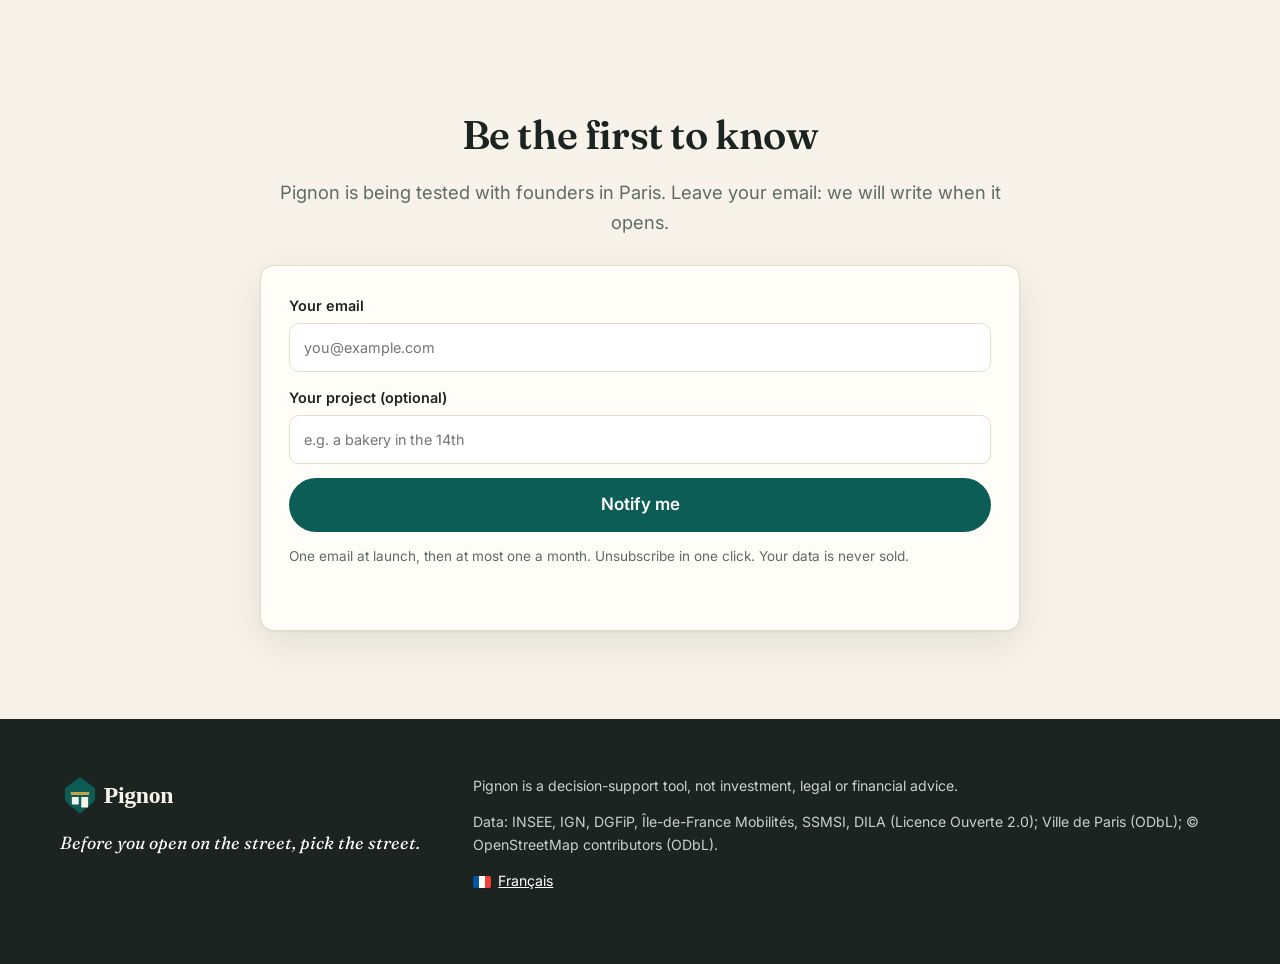
==== commit 6e49f608: "Publish website from felipesabino/biz-map@949a865" ====
--- a/en/index.html
+++ b/en/index.html
@@ -32,7 +32,7 @@
           <a href="#sources">Sources</a>
           <a href="#faq">FAQ</a>
         </nav>
-        <a class="lang" href="../" hreflang="fr" lang="fr">Français</a>
+        <a class="lang" href="../" hreflang="fr" lang="fr"><img class="flag" src="../assets/flag-fr.svg" alt="" width="18" height="12" />Français</a>
         <a class="btn btn-small" href="#inscription">Get early access</a>
       </div>
     </header>
@@ -251,7 +251,7 @@
         <div class="foot-text">
           <p>Pignon is a decision-support tool, not investment, legal or financial advice.</p>
           <p>Data: INSEE, IGN, DGFiP, Île-de-France Mobilités, SSMSI, DILA (Licence Ouverte 2.0); Ville de Paris (ODbL); © OpenStreetMap contributors (ODbL).</p>
-          <p><a href="../" hreflang="fr">Français</a></p>
+          <p><a class="lang-foot" href="../" hreflang="fr" lang="fr"><img class="flag" src="../assets/flag-fr.svg" alt="" width="18" height="12" />Français</a></p>
         </div>
       </div>
     </footer>
--- a/assets/style.css
+++ b/assets/style.css
@@ -52,7 +52,10 @@
 .nav { display: flex; gap: 22px; margin-left: auto; }
 .nav a, .lang { color: var(--ink); text-decoration: none; font-size: 0.93rem; }
 .nav a:hover, .lang:hover { color: var(--accent); }
-.lang { font-weight: 600; }
+.lang { display: inline-flex; align-items: center; gap: 7px; font-weight: 600; font-size: 0.85rem; padding: 5px 11px; border: 1px solid var(--line); border-radius: 999px; background: var(--surface); }
+.lang:hover { border-color: var(--accent); }
+.lang-foot { display: inline-flex; align-items: center; gap: 7px; }
+.flag { width: 18px; height: 12px; border-radius: 2px; box-shadow: 0 0 0 1px rgba(0, 0, 0, 0.12); flex: none; object-fit: cover; }
 
 /* Sections */
 section { padding: 88px 0; }
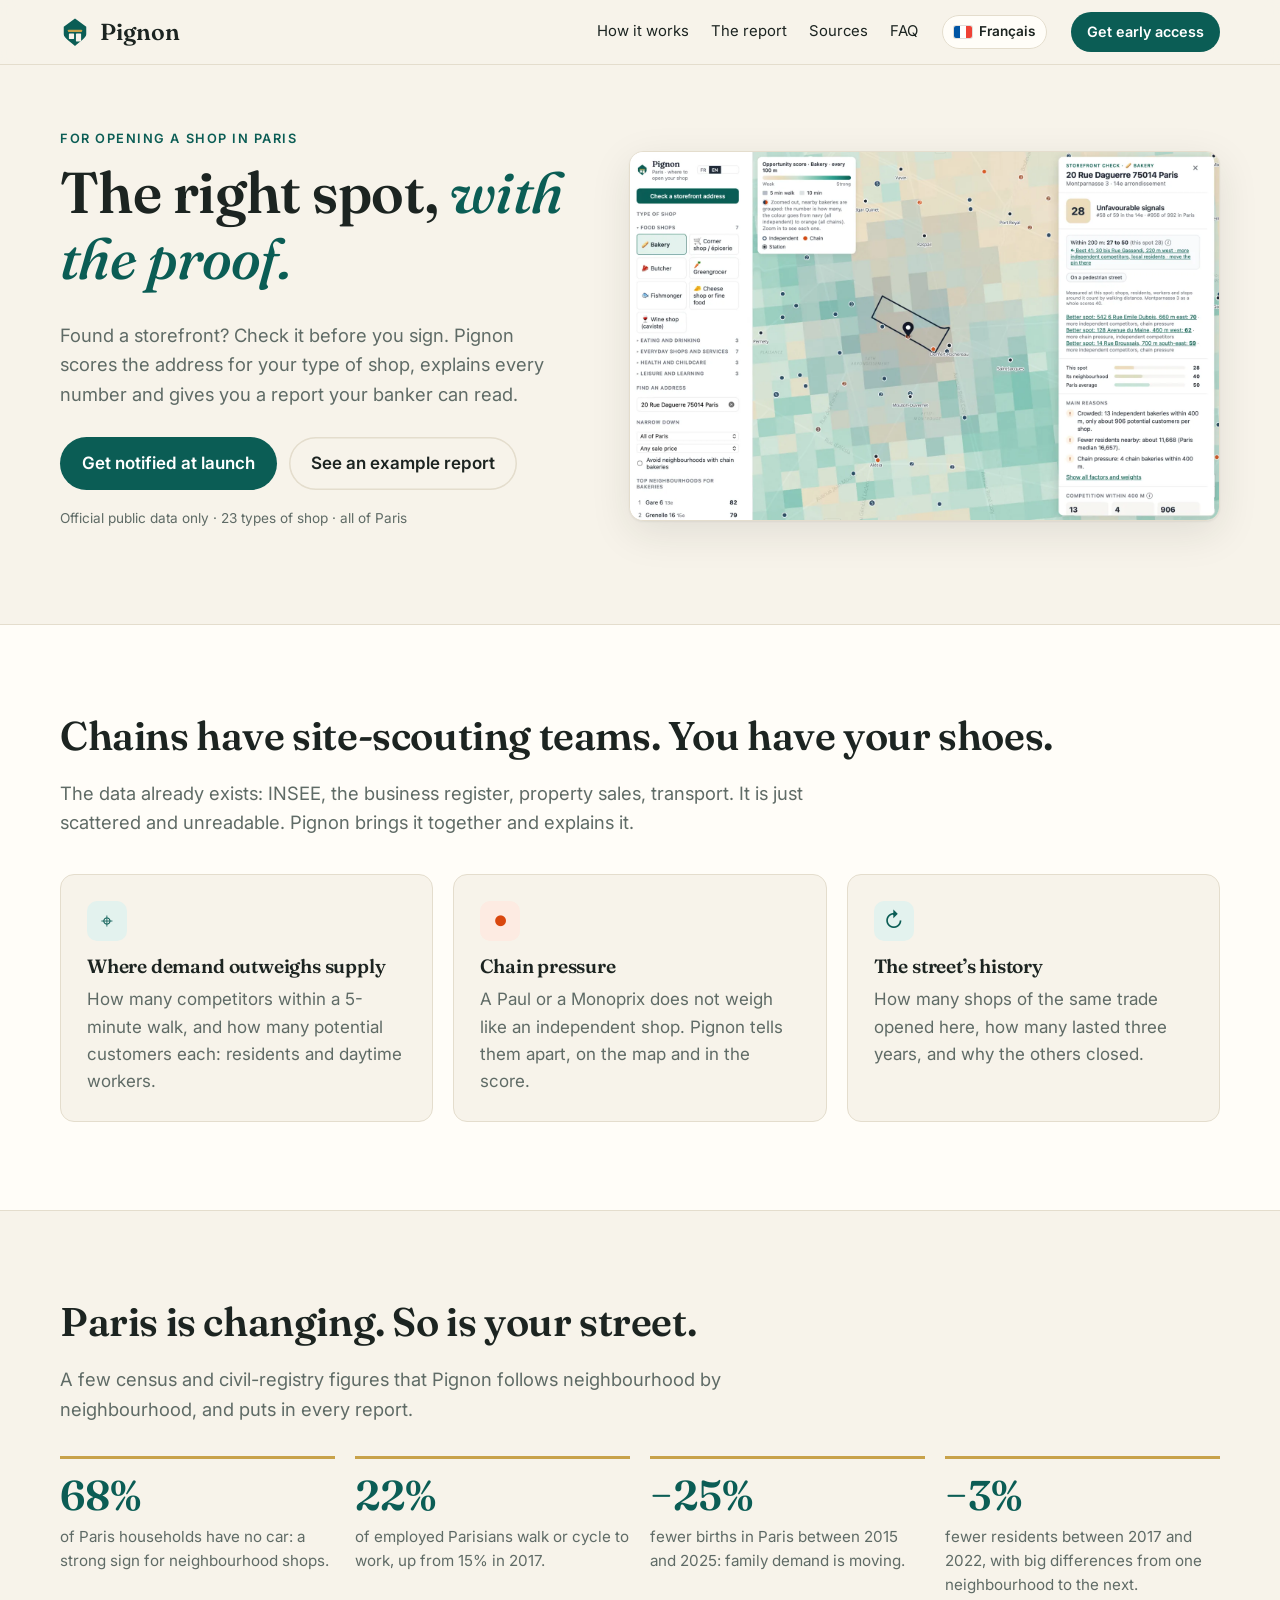
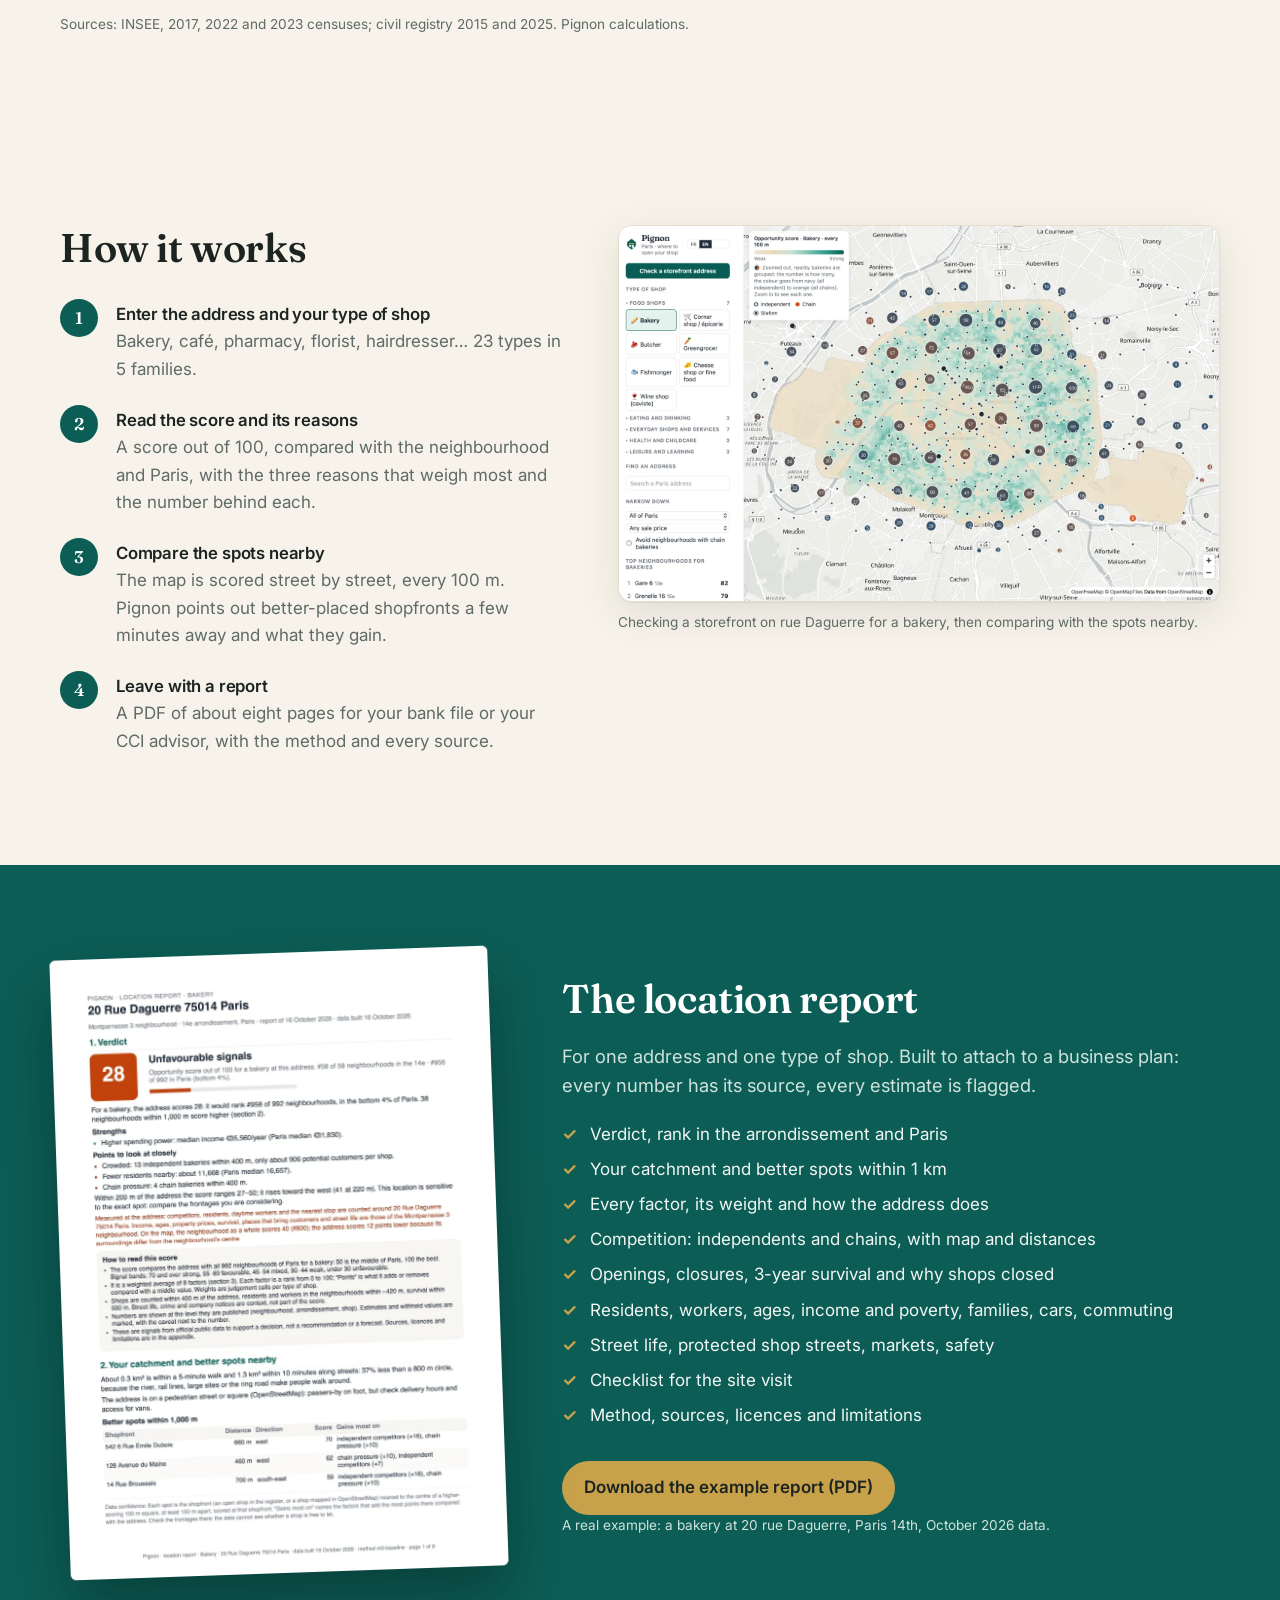
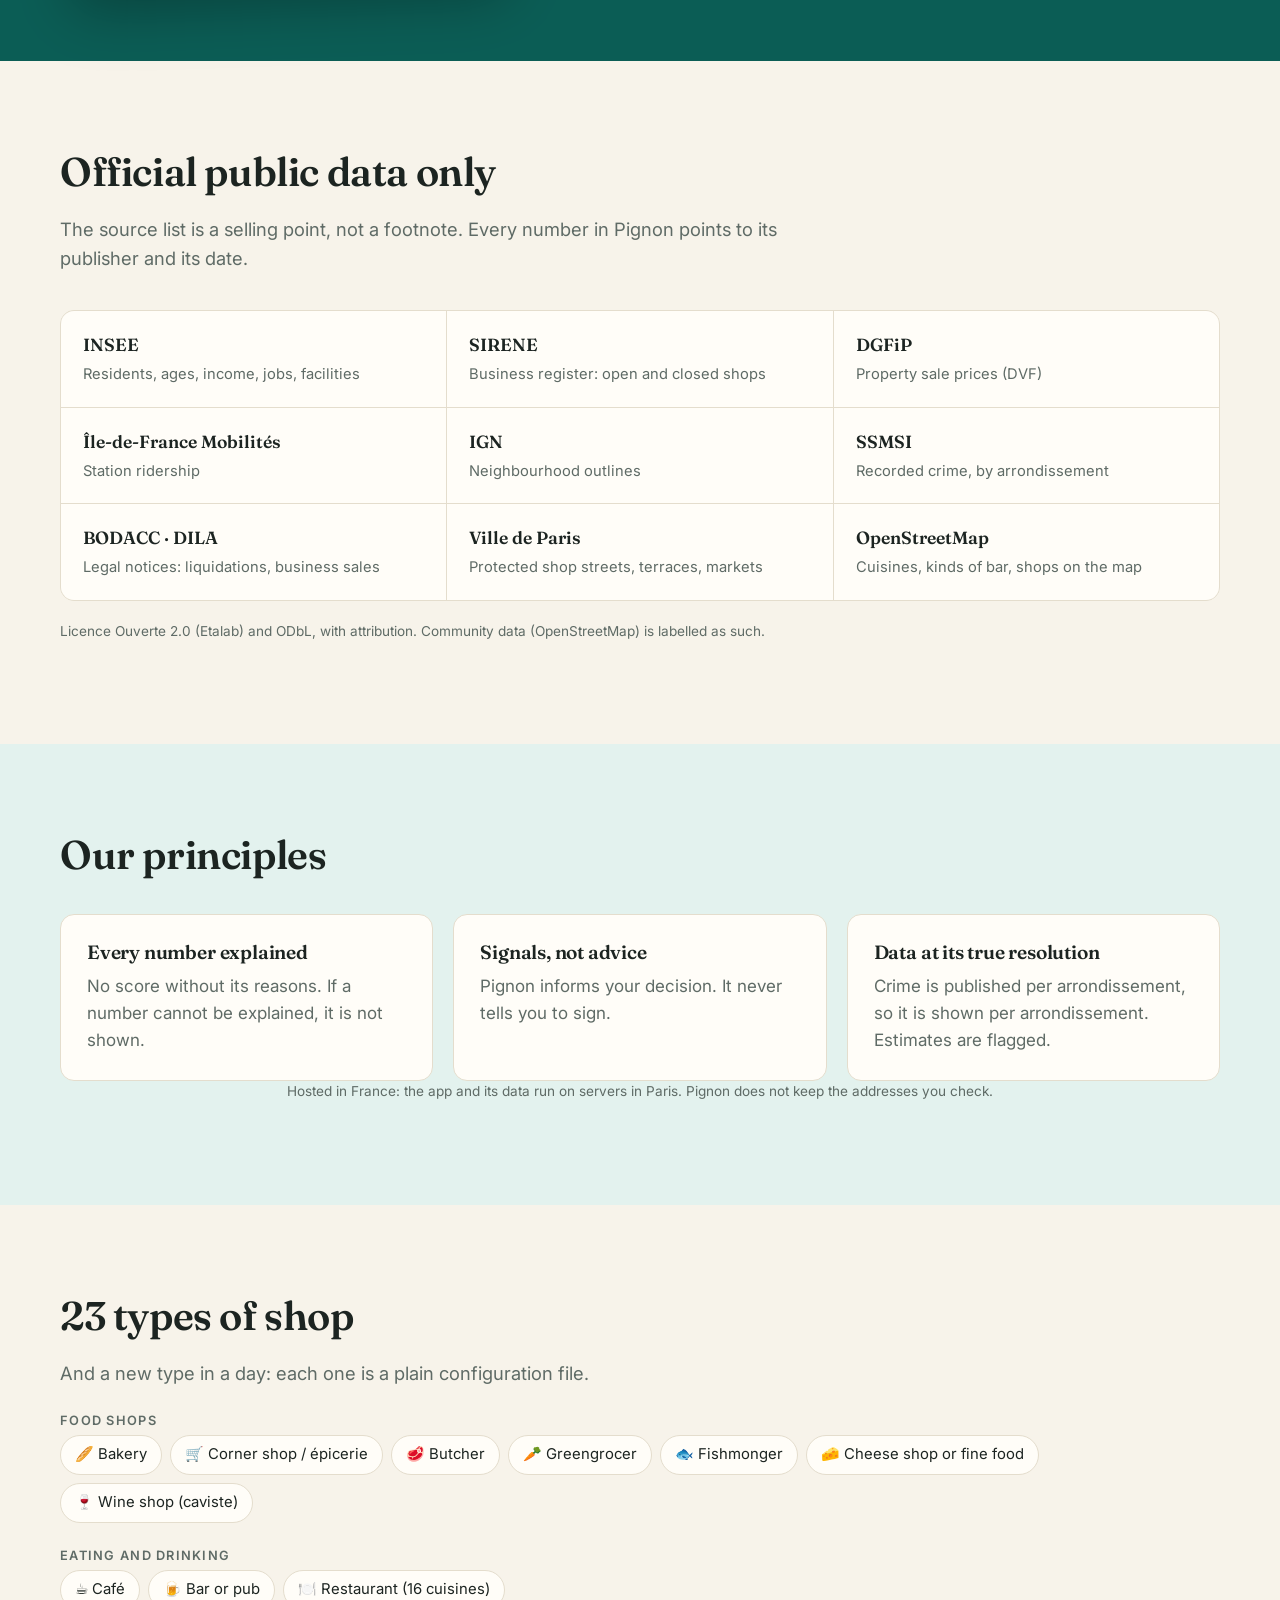
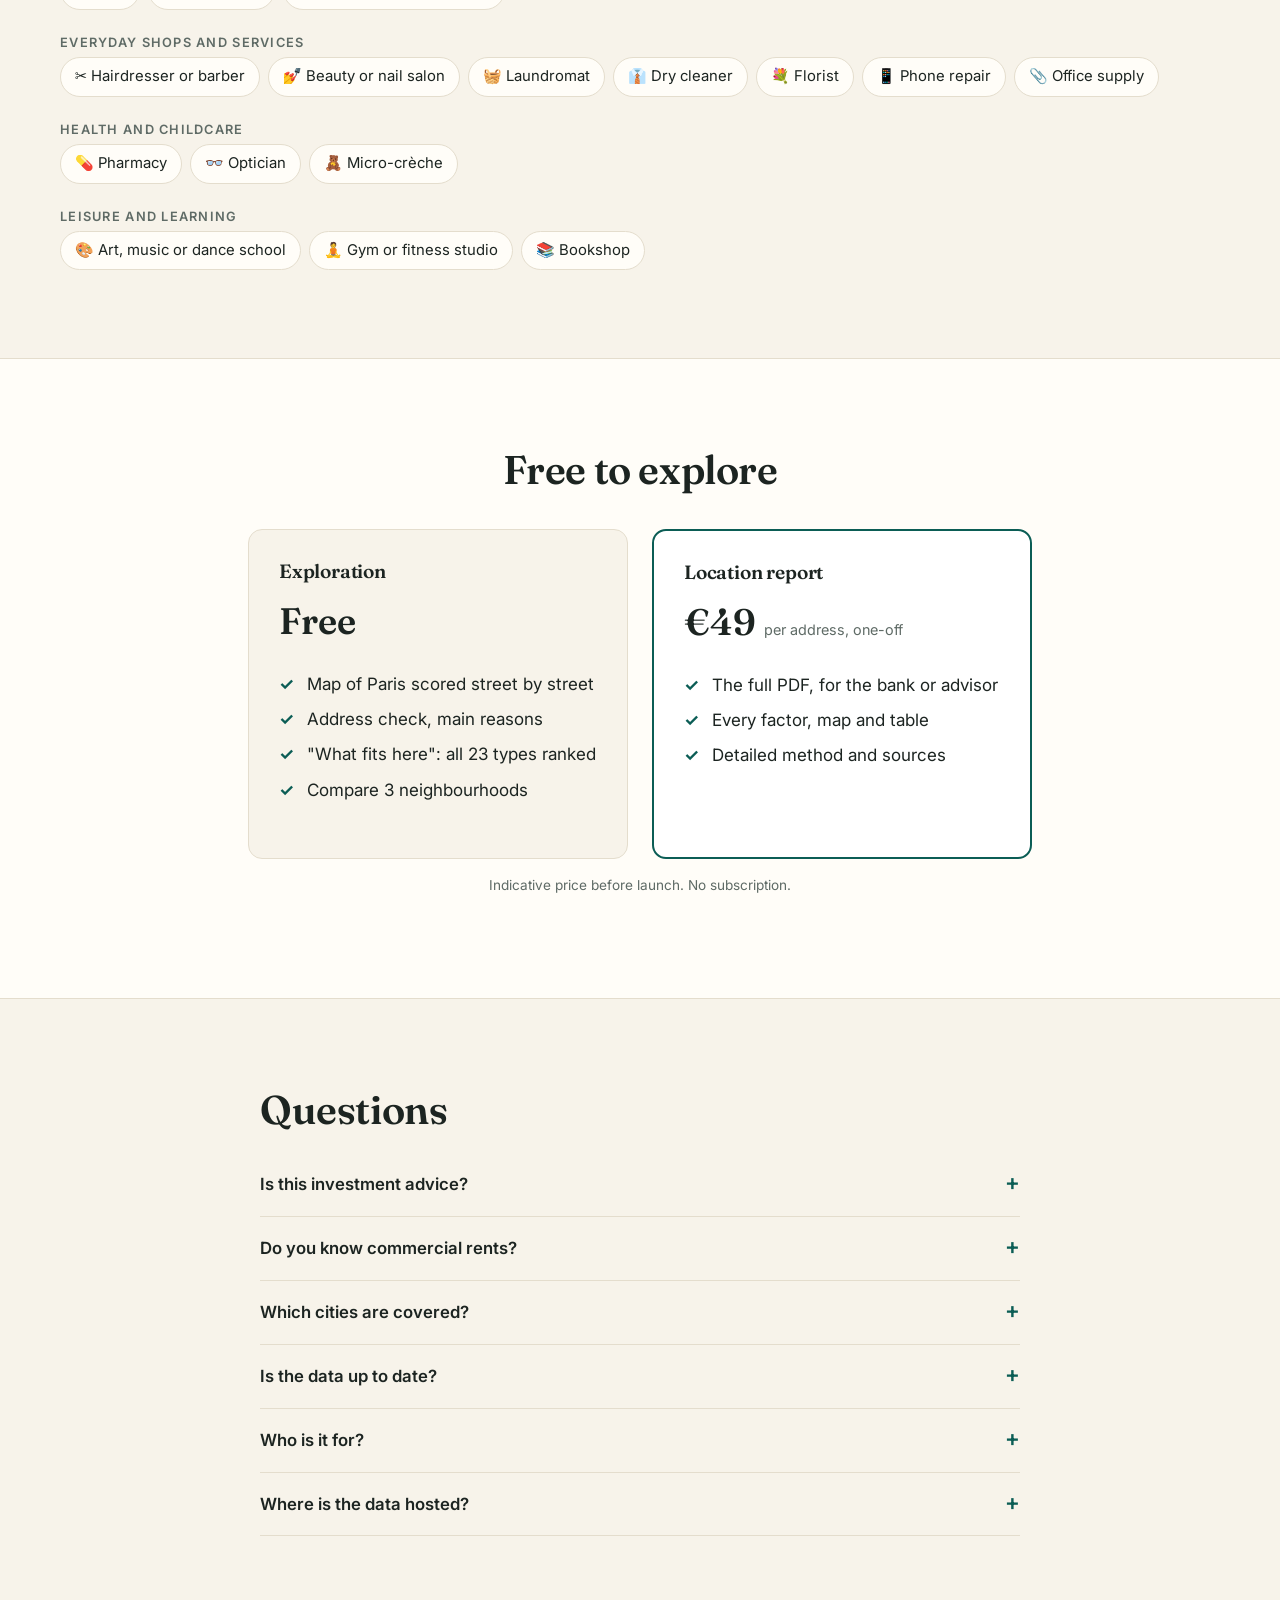
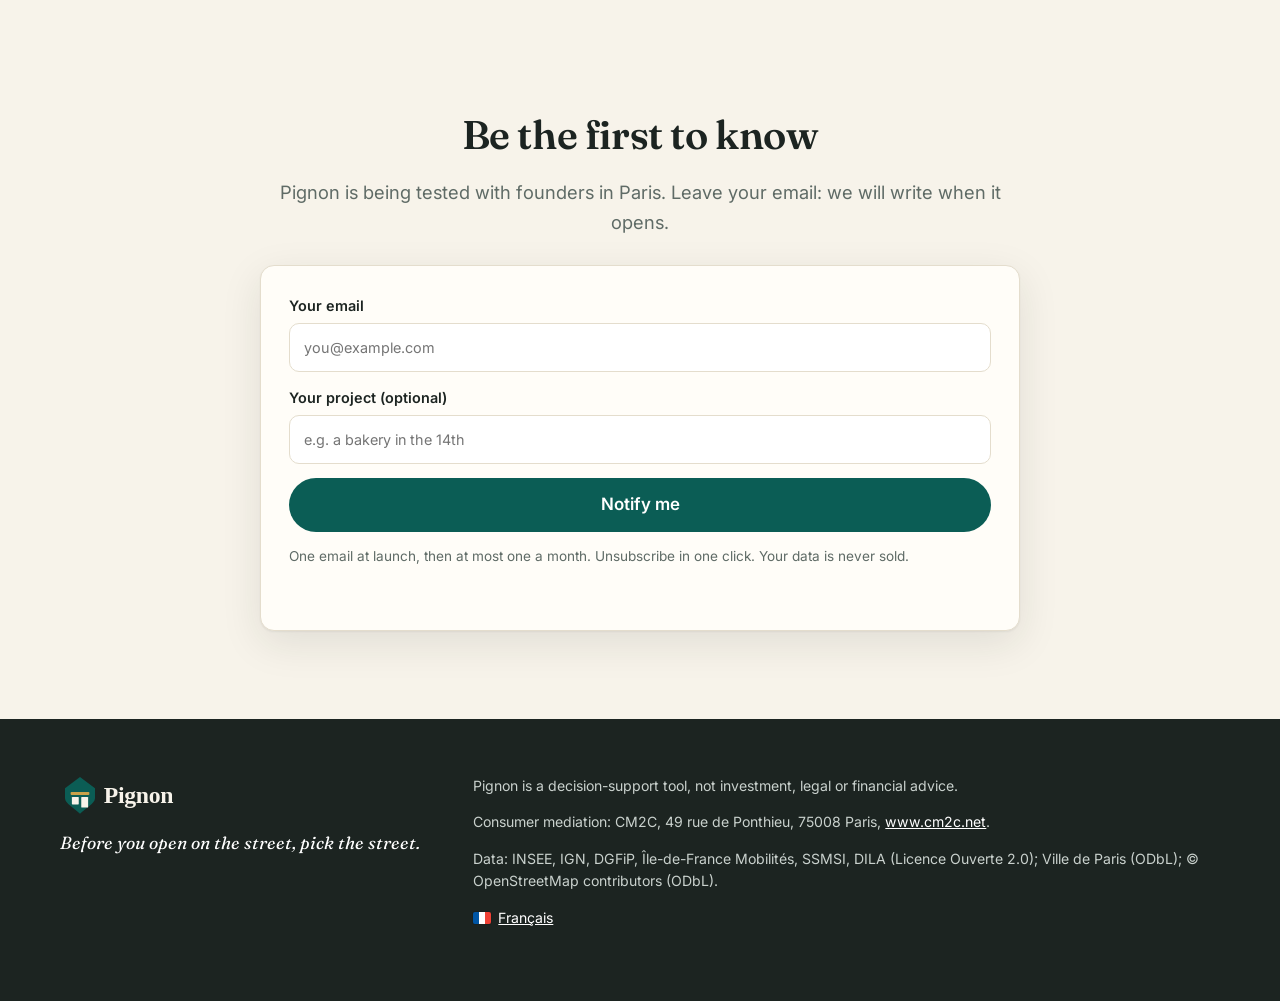
==== commit 4c53adb5: "Publish website from felipesabino/biz-map@448f1e5" ====
--- a/en/index.html
+++ b/en/index.html
@@ -250,6 +250,7 @@
         </div>
         <div class="foot-text">
           <p>Pignon is a decision-support tool, not investment, legal or financial advice.</p>
+          <p>Consumer mediation: CM2C, 49 rue de Ponthieu, 75008 Paris, <a href=https://www.cm2c.net>www.cm2c.net</a>.</p>
           <p>Data: INSEE, IGN, DGFiP, Île-de-France Mobilités, SSMSI, DILA (Licence Ouverte 2.0); Ville de Paris (ODbL); © OpenStreetMap contributors (ODbL).</p>
           <p><a class="lang-foot" href="../" hreflang="fr" lang="fr"><img class="flag" src="../assets/flag-fr.svg" alt="" width="18" height="12" />Français</a></p>
         </div>
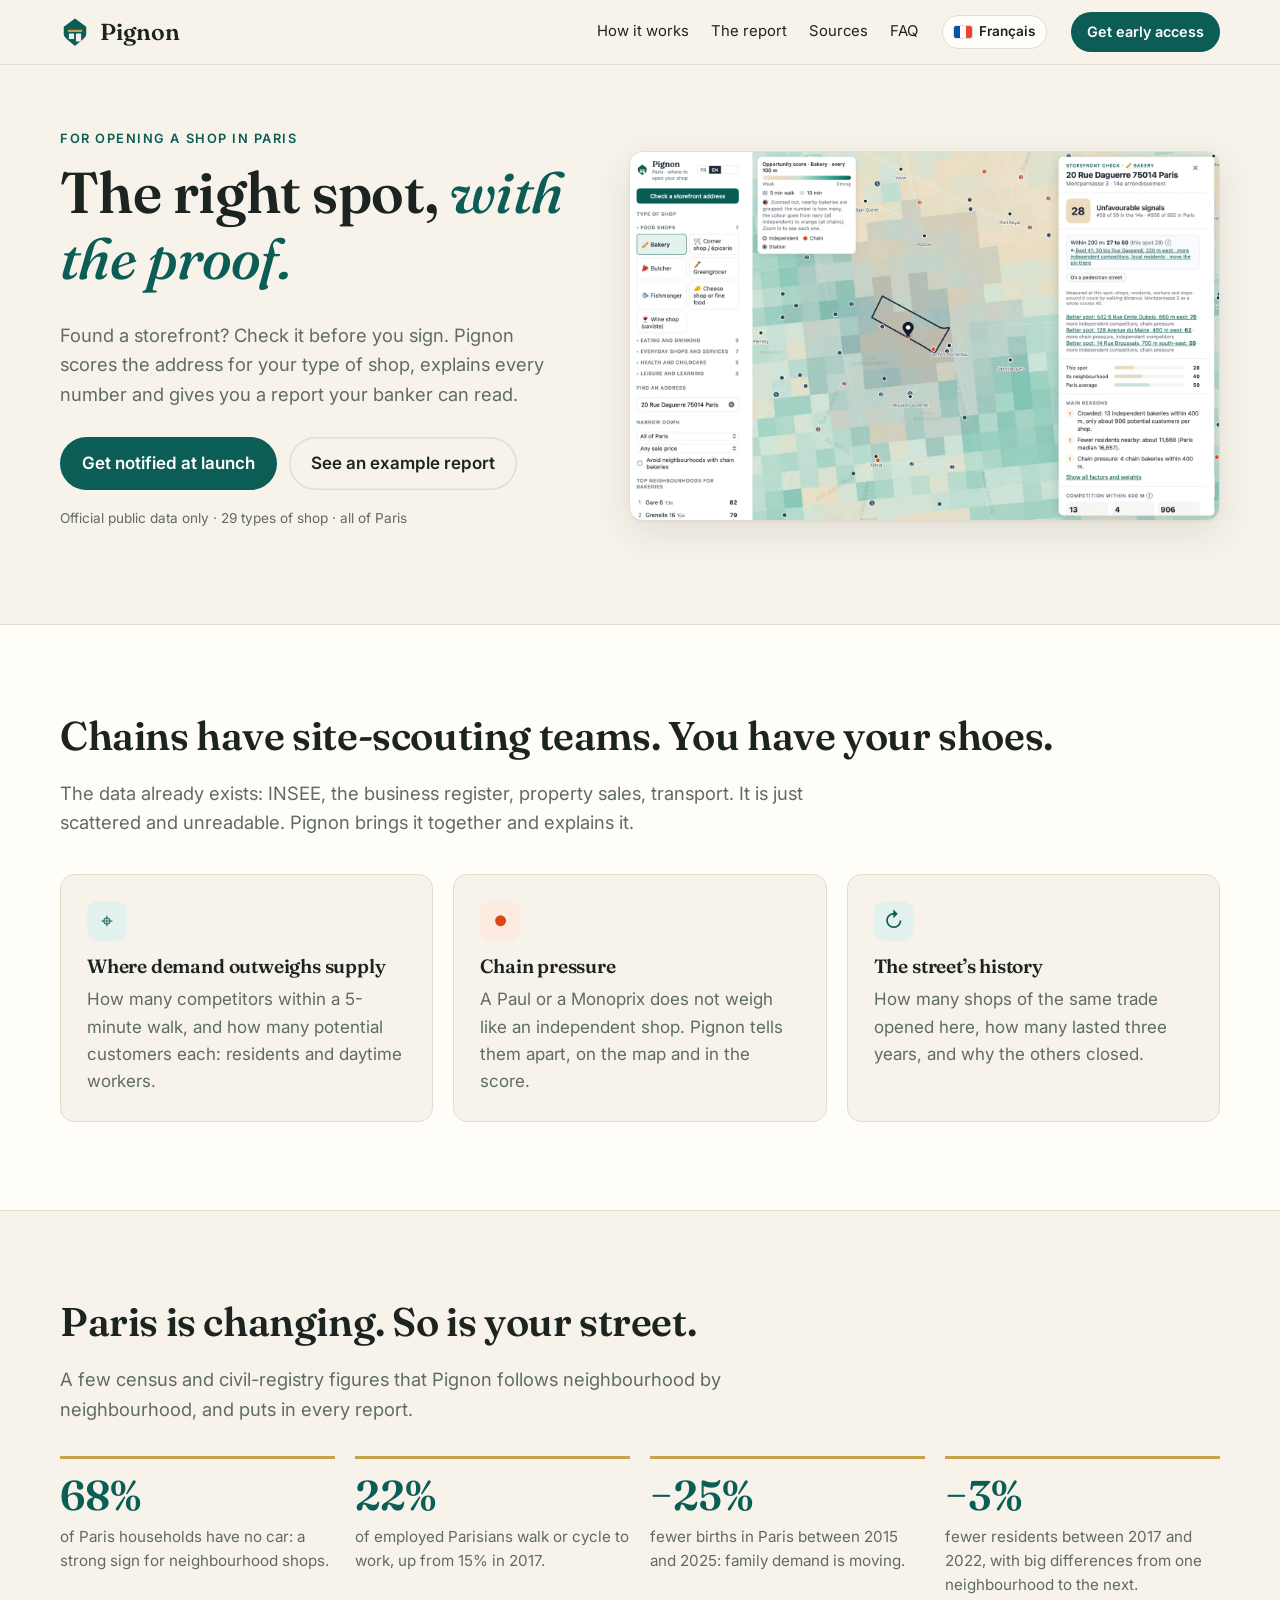
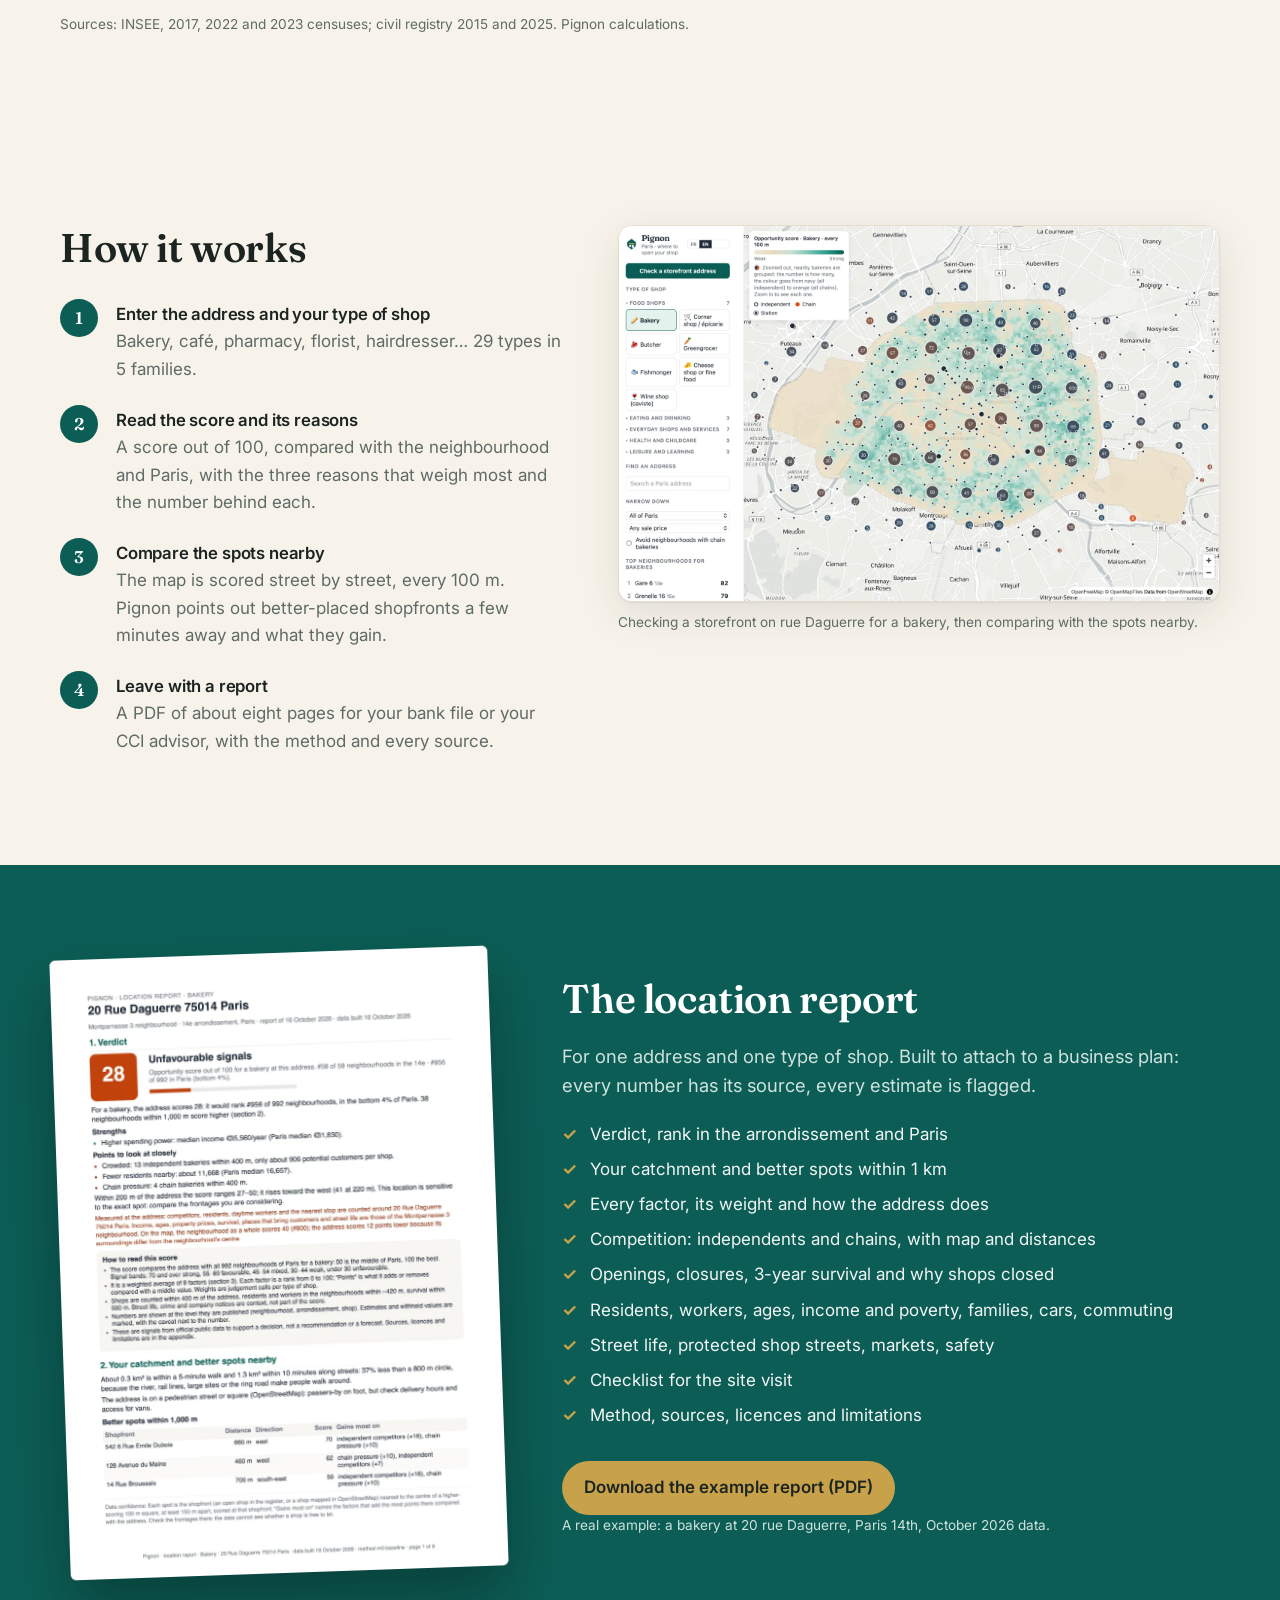
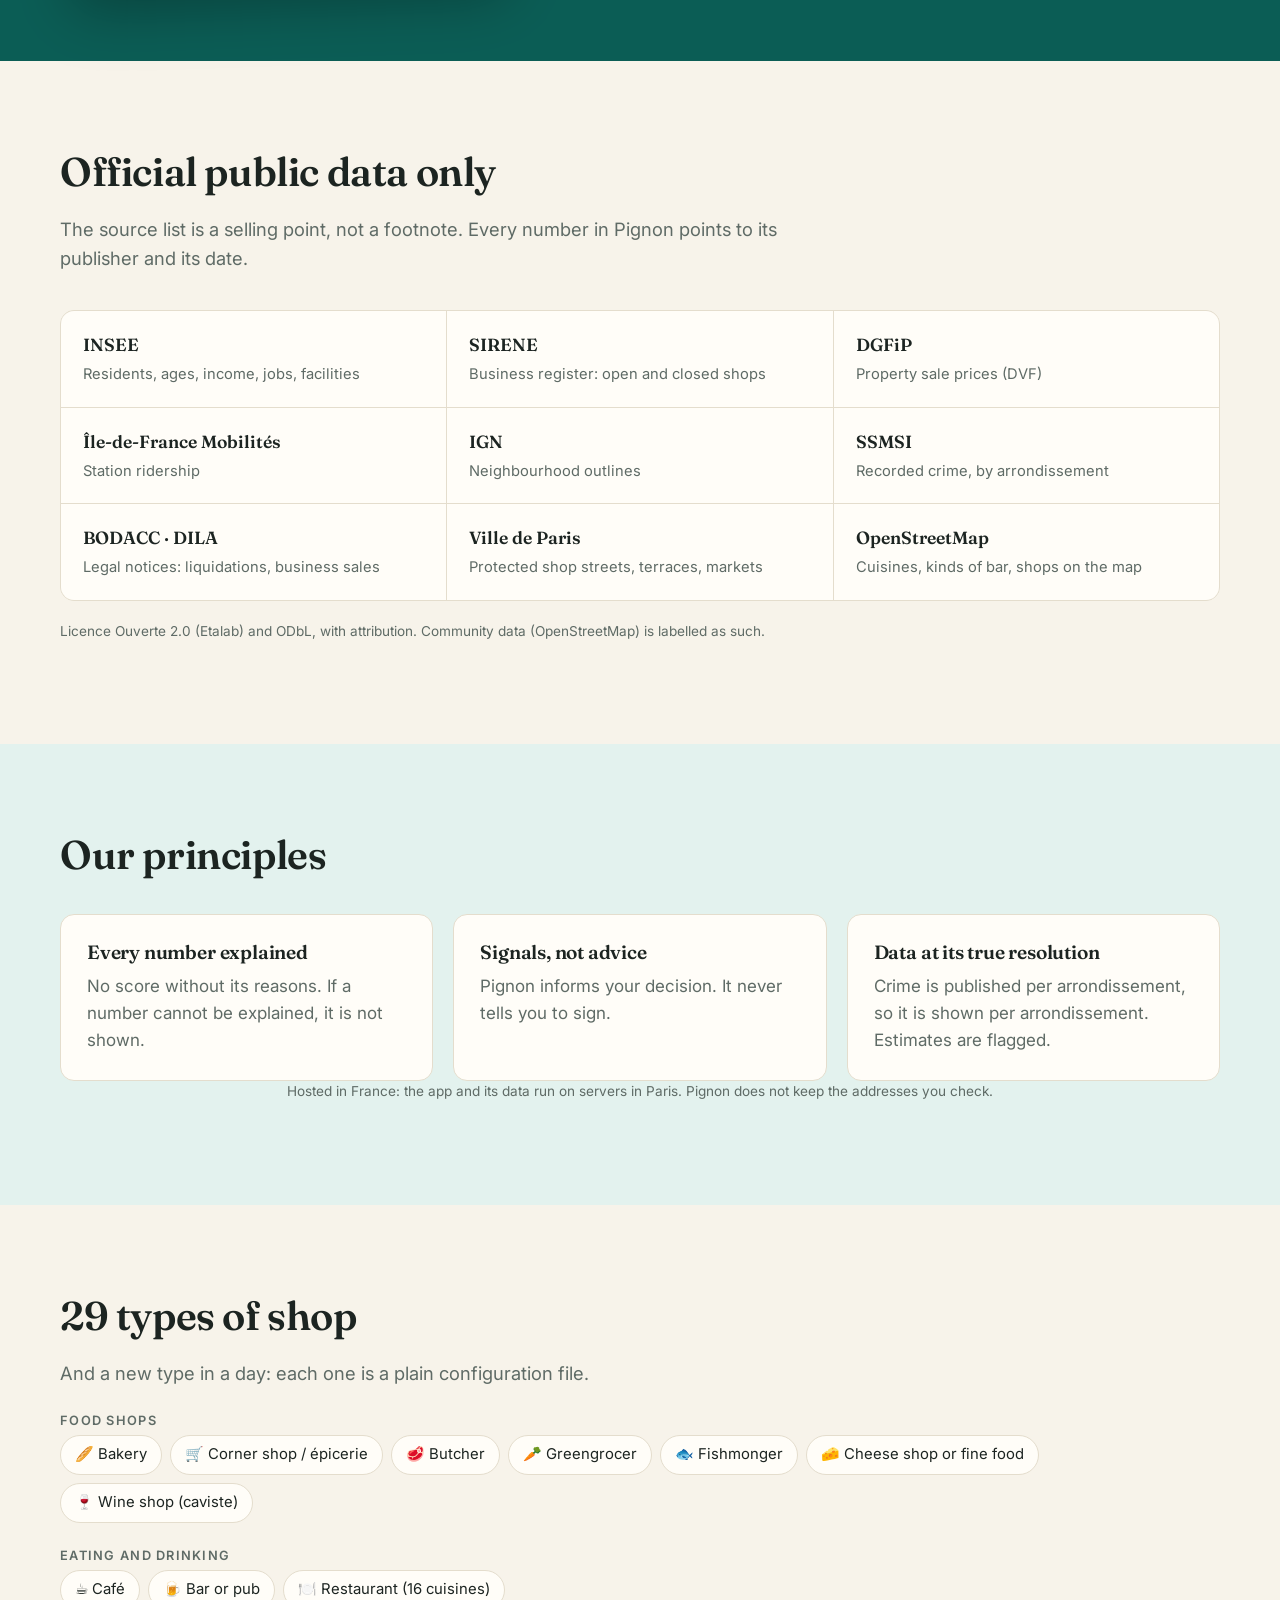
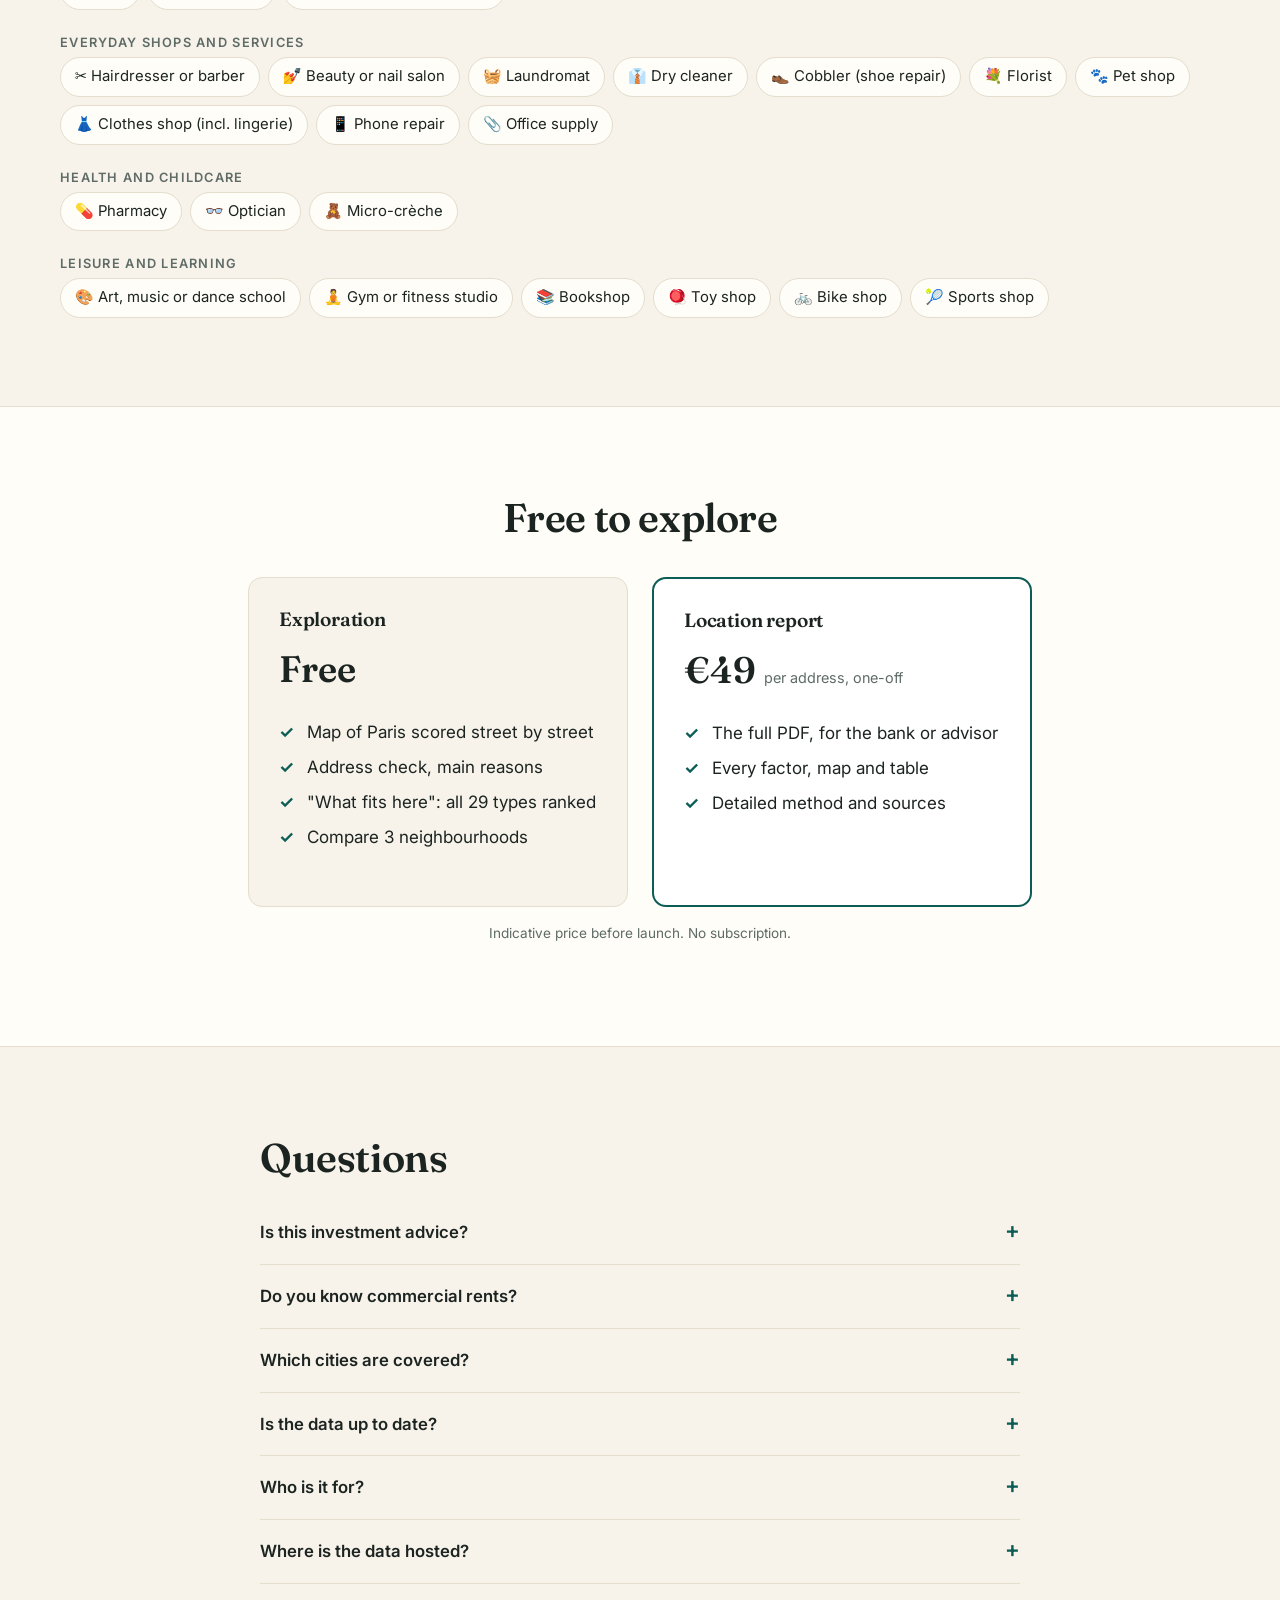
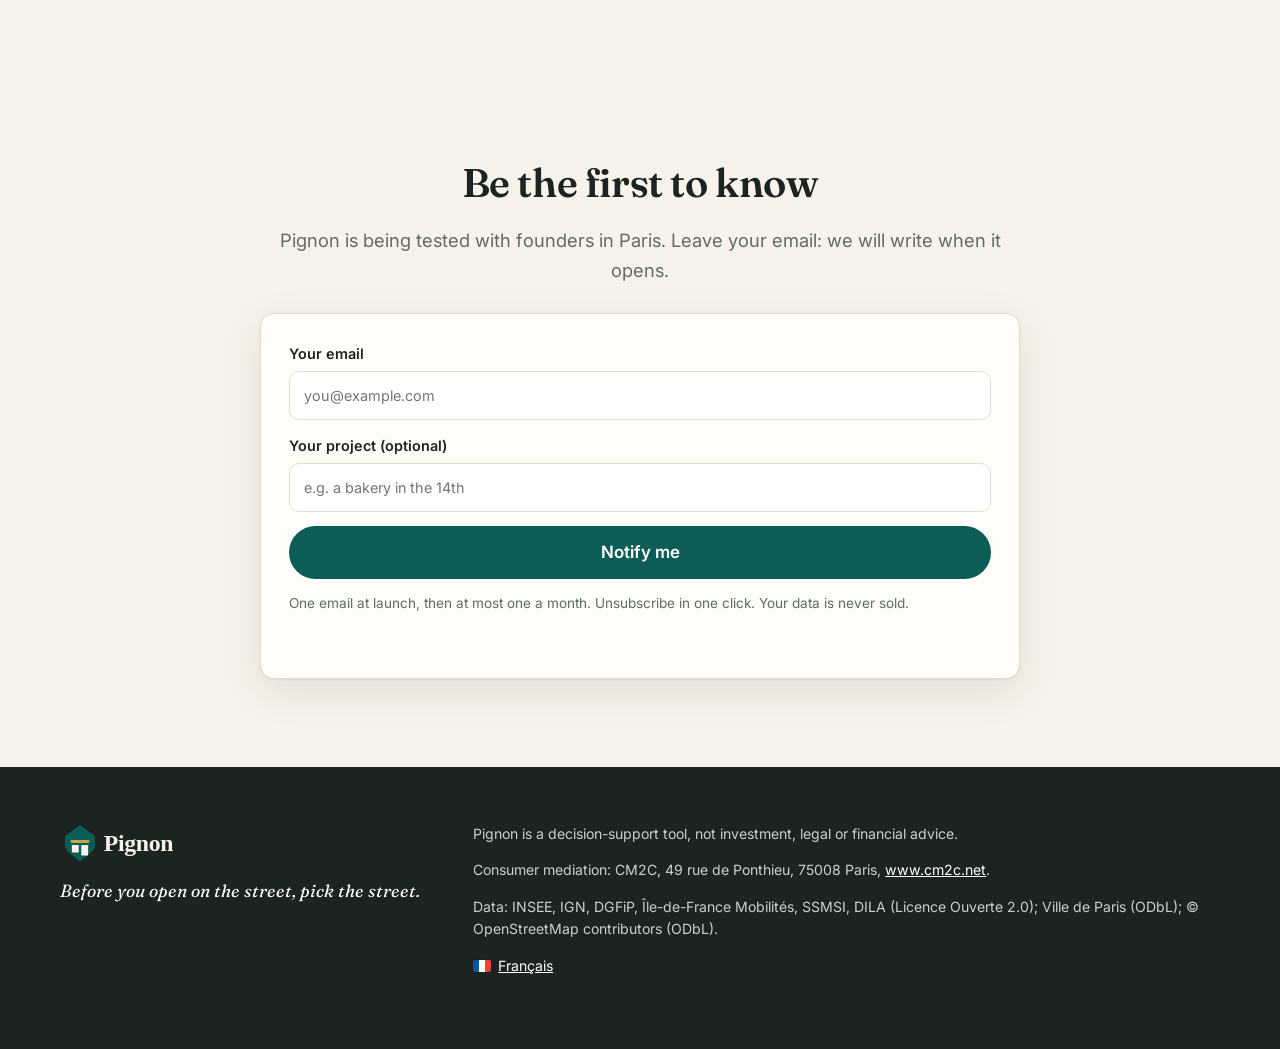
==== commit e4fd1706: "Publish website from felipesabino/biz-map@0e745b7" ====
--- a/en/index.html
+++ b/en/index.html
@@ -48,7 +48,7 @@
               <a class="btn" href="#inscription">Get notified at launch</a>
               <a class="btn btn-ghost" href="../assets/example-report-bakery-paris-14.pdf">See an example report</a>
             </div>
-            <p class="note">Official public data only · 23 types of shop · all of Paris</p>
+            <p class="note">Official public data only · 29 types of shop · all of Paris</p>
           </div>
           <figure class="hero-shot">
             <img src="../assets/en/panel.webp" alt="Pignon: checking a storefront on rue Daguerre (14th) for a bakery, with the score, the comparison with the neighbourhood and Paris, and better spots nearby." width="1600" height="1000" />
@@ -99,7 +99,7 @@
           <div>
             <h2>How it works</h2>
             <ol class="steps">
-              <li><h3>Enter the address and your type of shop</h3><p>Bakery, café, pharmacy, florist, hairdresser… 23 types in 5 families.</p></li>
+              <li><h3>Enter the address and your type of shop</h3><p>Bakery, café, pharmacy, florist, hairdresser… 29 types in 5 families.</p></li>
               <li><h3>Read the score and its reasons</h3><p>A score out of 100, compared with the neighbourhood and Paris, with the three reasons that weigh most and the number behind each.</p></li>
               <li><h3>Compare the spots nearby</h3><p>The map is scored street by street, every 100 m. Pignon points out better-placed shopfronts a few minutes away and what they gain.</p></li>
               <li><h3>Leave with a report</h3><p>A PDF of about eight pages for your bank file or your CCI advisor, with the method and every source.</p></li>
@@ -170,13 +170,13 @@
 
       <section class="types">
         <div class="wrap">
-          <h2>23 types of shop</h2>
+          <h2>29 types of shop</h2>
           <p class="lead narrow">And a new type in a day: each one is a plain configuration file.</p>
           <div class="family"><h3>Food shops</h3><ul class="chips"><li><span aria-hidden="true">🥖</span> Bakery</li><li><span aria-hidden="true">🛒</span> Corner shop / épicerie</li><li><span aria-hidden="true">🥩</span> Butcher</li><li><span aria-hidden="true">🥕</span> Greengrocer</li><li><span aria-hidden="true">🐟</span> Fishmonger</li><li><span aria-hidden="true">🧀</span> Cheese shop or fine food</li><li><span aria-hidden="true">🍷</span> Wine shop (caviste)</li></ul></div>
           <div class="family"><h3>Eating and drinking</h3><ul class="chips"><li><span aria-hidden="true">☕</span> Café</li><li><span aria-hidden="true">🍺</span> Bar or pub</li><li><span aria-hidden="true">🍽️</span> Restaurant (16 cuisines)</li></ul></div>
-          <div class="family"><h3>Everyday shops and services</h3><ul class="chips"><li><span aria-hidden="true">✂️</span> Hairdresser or barber</li><li><span aria-hidden="true">💅</span> Beauty or nail salon</li><li><span aria-hidden="true">🧺</span> Laundromat</li><li><span aria-hidden="true">👔</span> Dry cleaner</li><li><span aria-hidden="true">💐</span> Florist</li><li><span aria-hidden="true">📱</span> Phone repair</li><li><span aria-hidden="true">📎</span> Office supply</li></ul></div>
+          <div class="family"><h3>Everyday shops and services</h3><ul class="chips"><li><span aria-hidden="true">✂️</span> Hairdresser or barber</li><li><span aria-hidden="true">💅</span> Beauty or nail salon</li><li><span aria-hidden="true">🧺</span> Laundromat</li><li><span aria-hidden="true">👔</span> Dry cleaner</li><li><span aria-hidden="true">👞</span> Cobbler (shoe repair)</li><li><span aria-hidden="true">💐</span> Florist</li><li><span aria-hidden="true">🐾</span> Pet shop</li><li><span aria-hidden="true">👗</span> Clothes shop (incl. lingerie)</li><li><span aria-hidden="true">📱</span> Phone repair</li><li><span aria-hidden="true">📎</span> Office supply</li></ul></div>
           <div class="family"><h3>Health and childcare</h3><ul class="chips"><li><span aria-hidden="true">💊</span> Pharmacy</li><li><span aria-hidden="true">👓</span> Optician</li><li><span aria-hidden="true">🧸</span> Micro-crèche</li></ul></div>
-          <div class="family"><h3>Leisure and learning</h3><ul class="chips"><li><span aria-hidden="true">🎨</span> Art, music or dance school</li><li><span aria-hidden="true">🧘</span> Gym or fitness studio</li><li><span aria-hidden="true">📚</span> Bookshop</li></ul></div>
+          <div class="family"><h3>Leisure and learning</h3><ul class="chips"><li><span aria-hidden="true">🎨</span> Art, music or dance school</li><li><span aria-hidden="true">🧘</span> Gym or fitness studio</li><li><span aria-hidden="true">📚</span> Bookshop</li><li><span aria-hidden="true">🪀</span> Toy shop</li><li><span aria-hidden="true">🚲</span> Bike shop</li><li><span aria-hidden="true">🎾</span> Sports shop</li></ul></div>
         </div>
       </section>
 
@@ -190,7 +190,7 @@
               <ul class="checks">
                 <li>Map of Paris scored street by street</li>
                 <li>Address check, main reasons</li>
-                <li>&quot;What fits here&quot;: all 23 types ranked</li>
+                <li>&quot;What fits here&quot;: all 29 types ranked</li>
                 <li>Compare 3 neighbourhoods</li>
               </ul>
             </article>
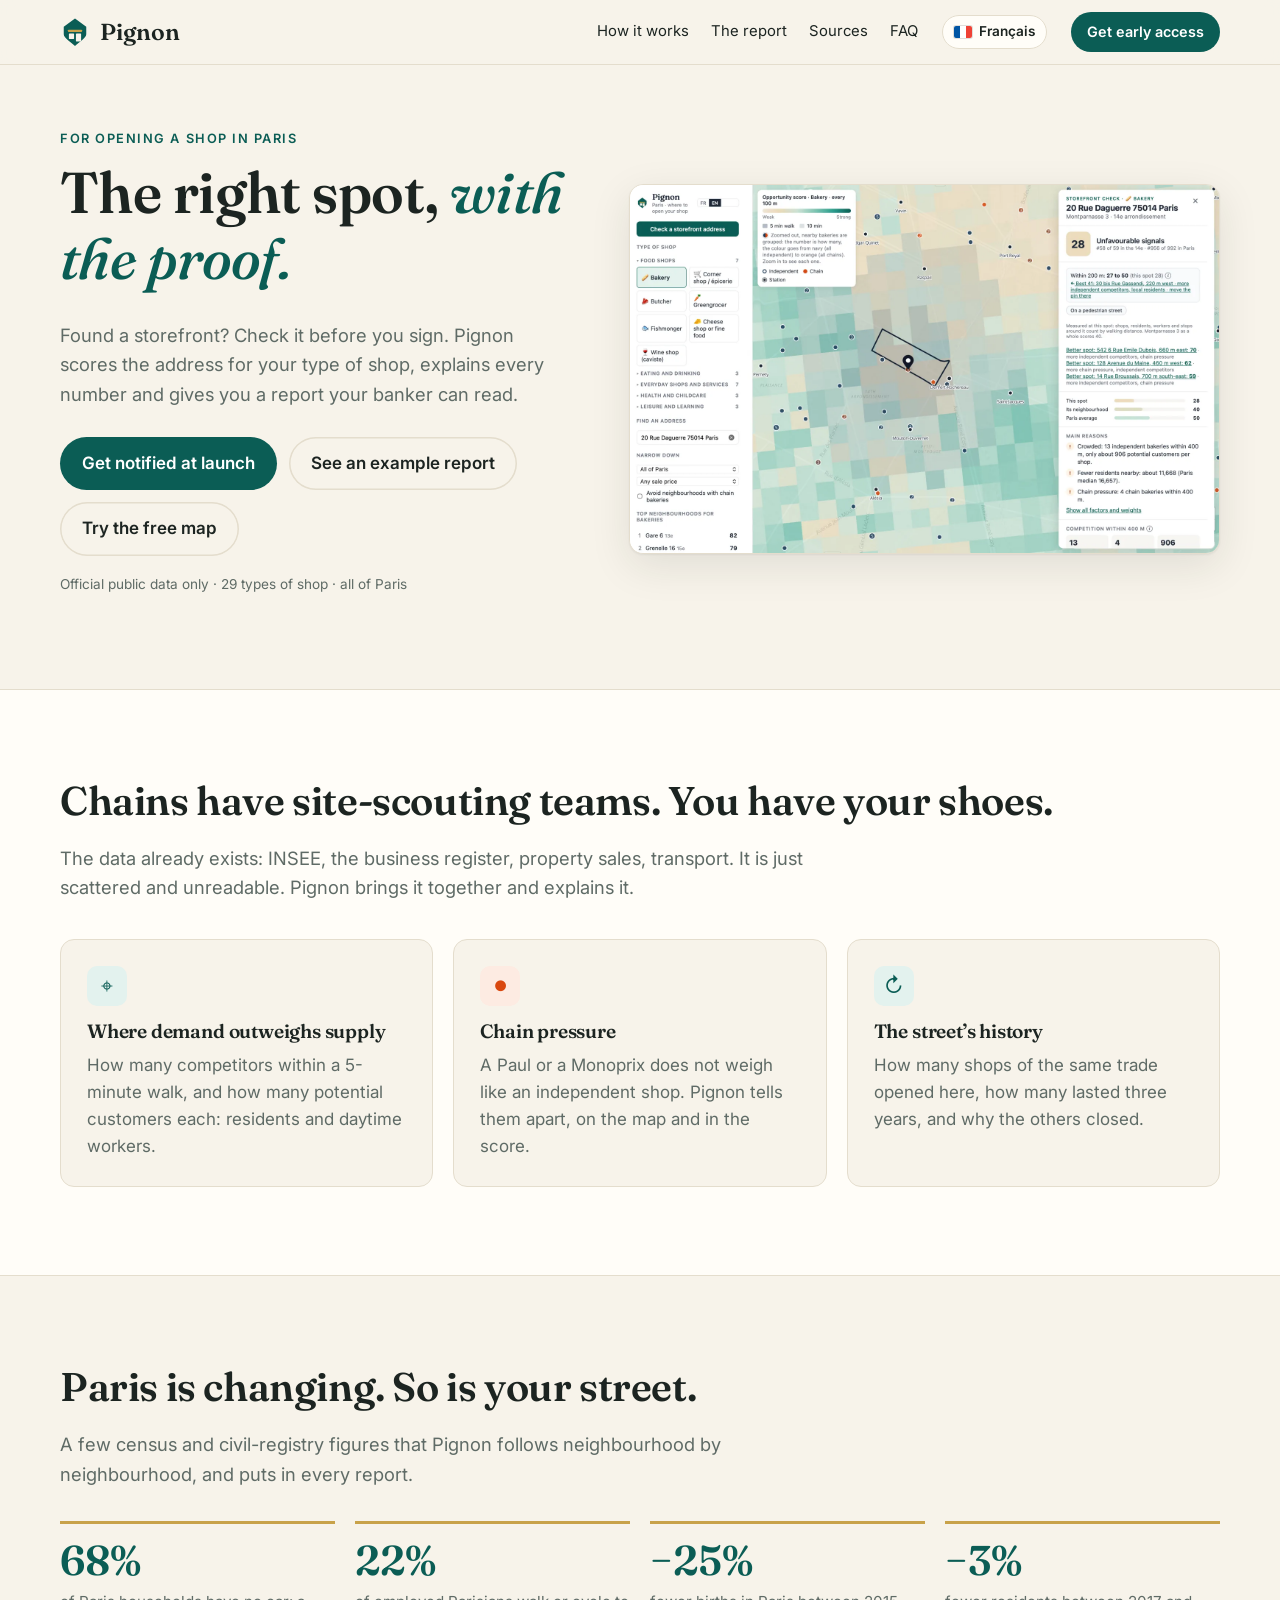
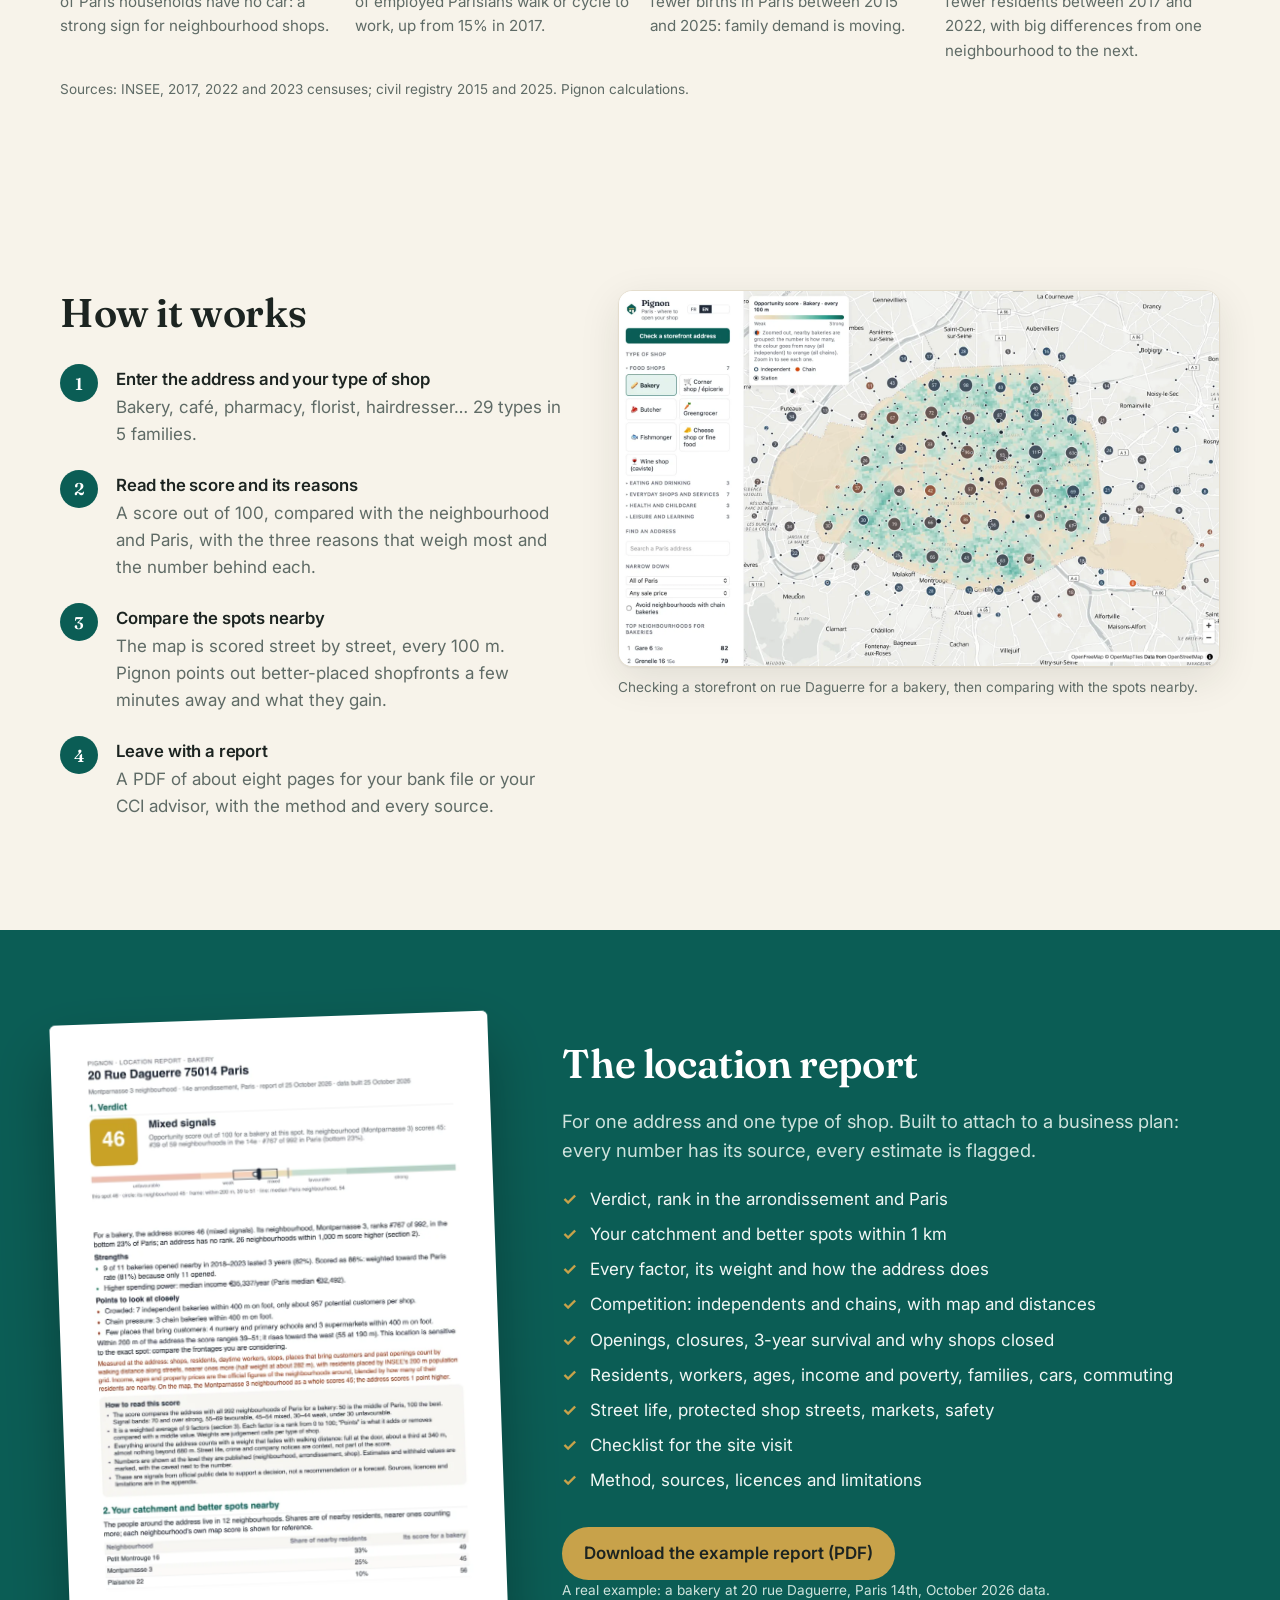
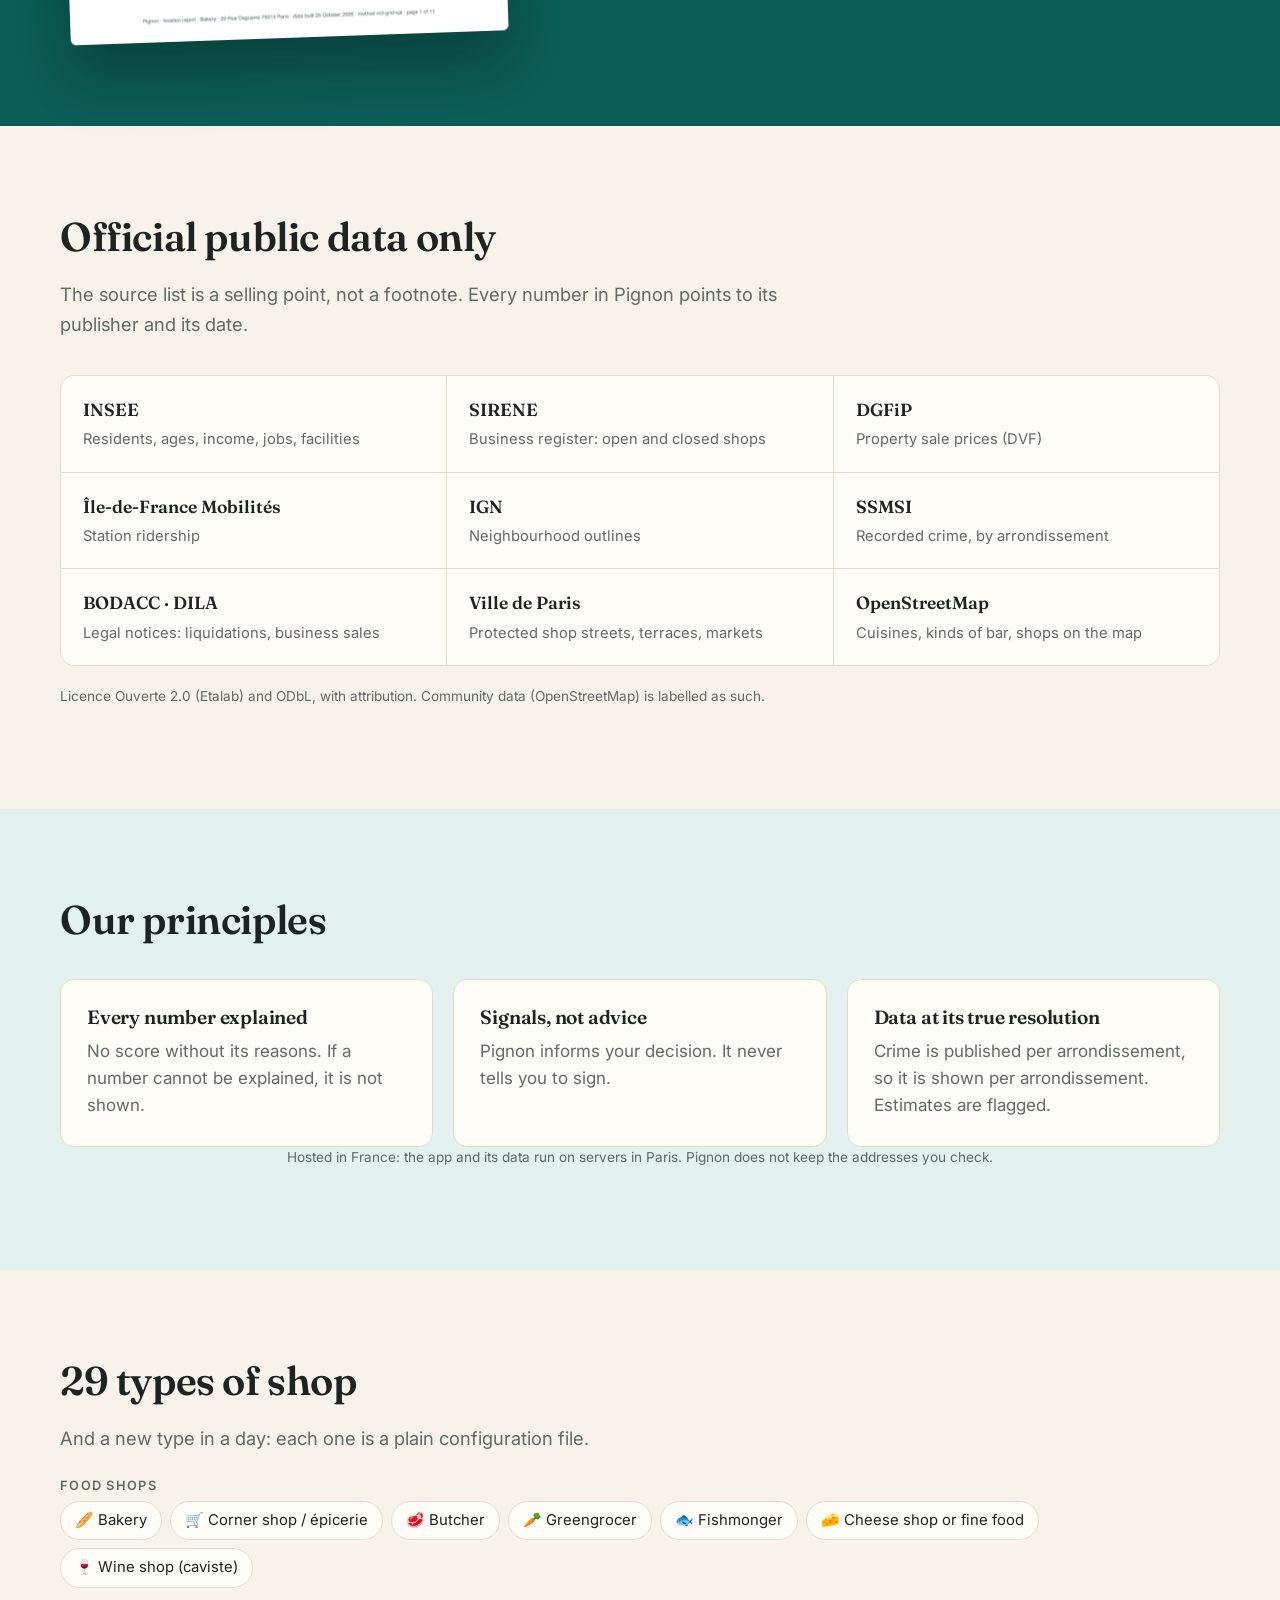
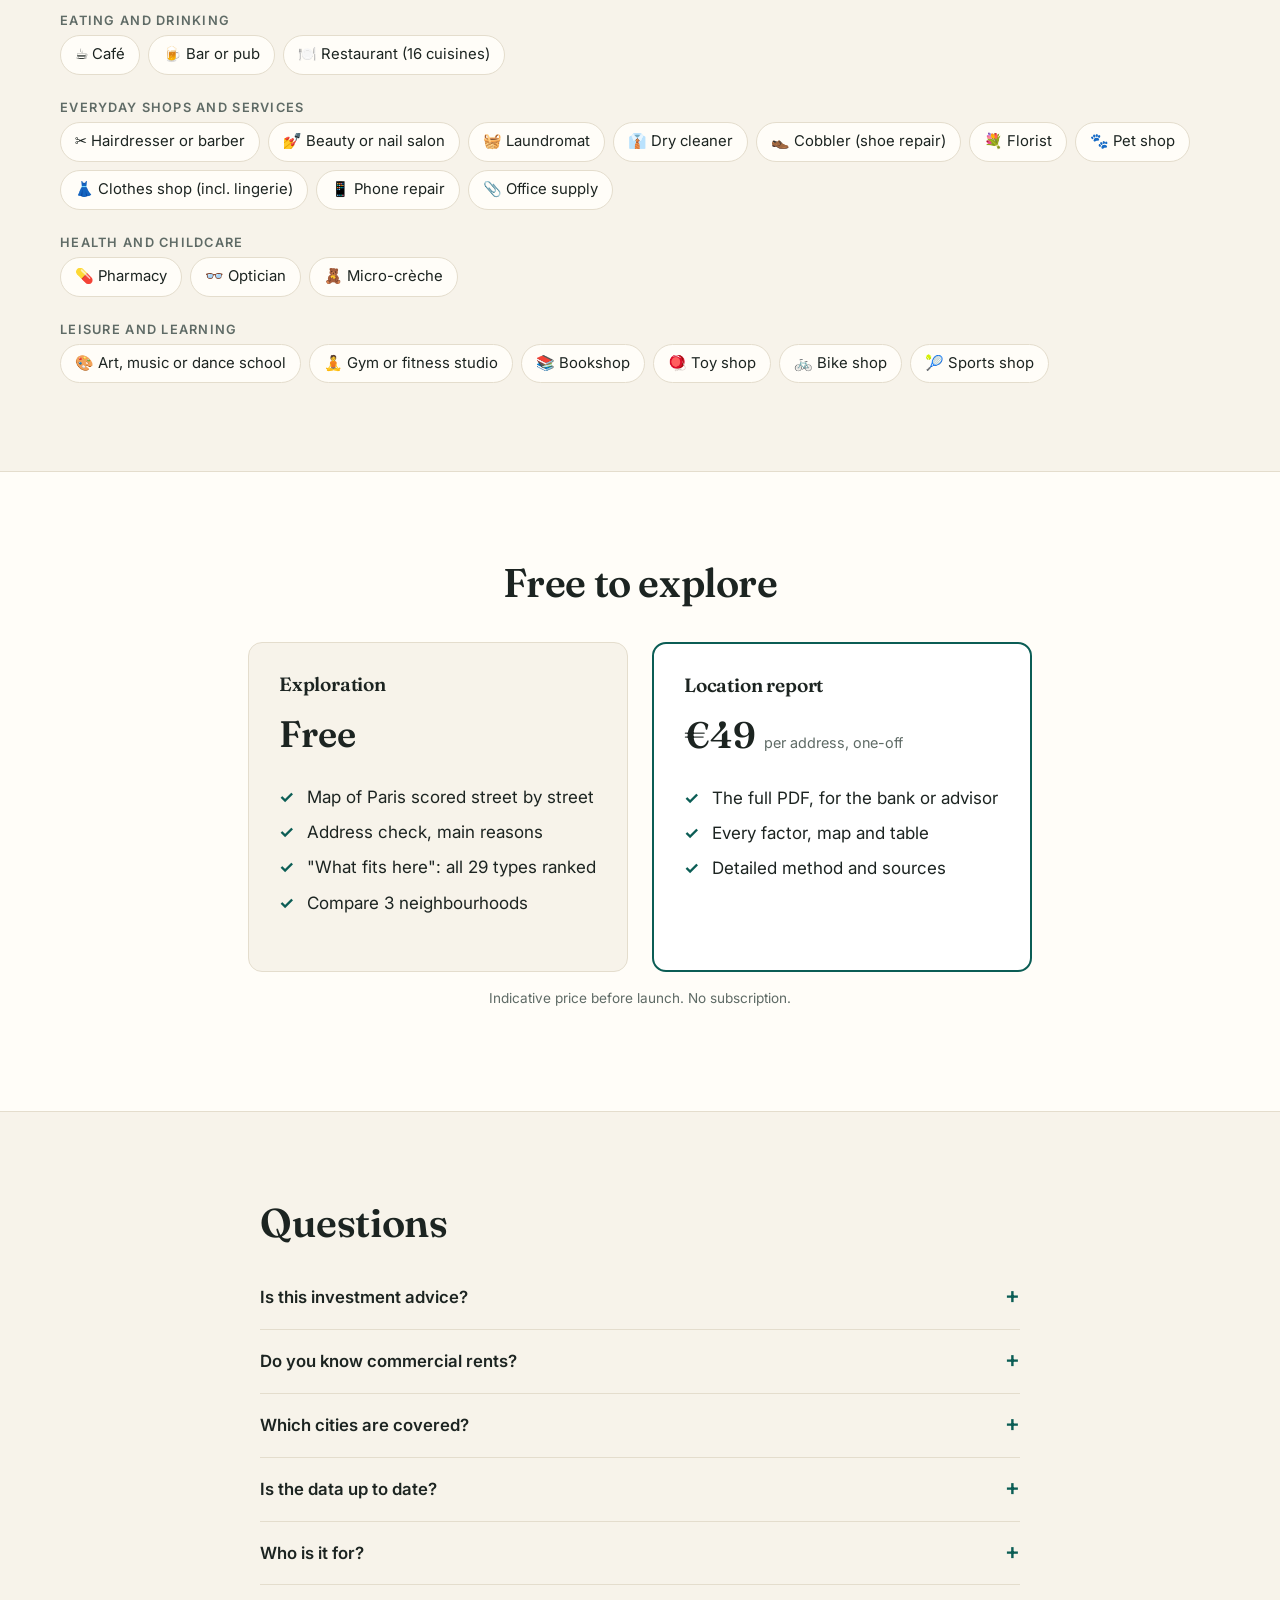
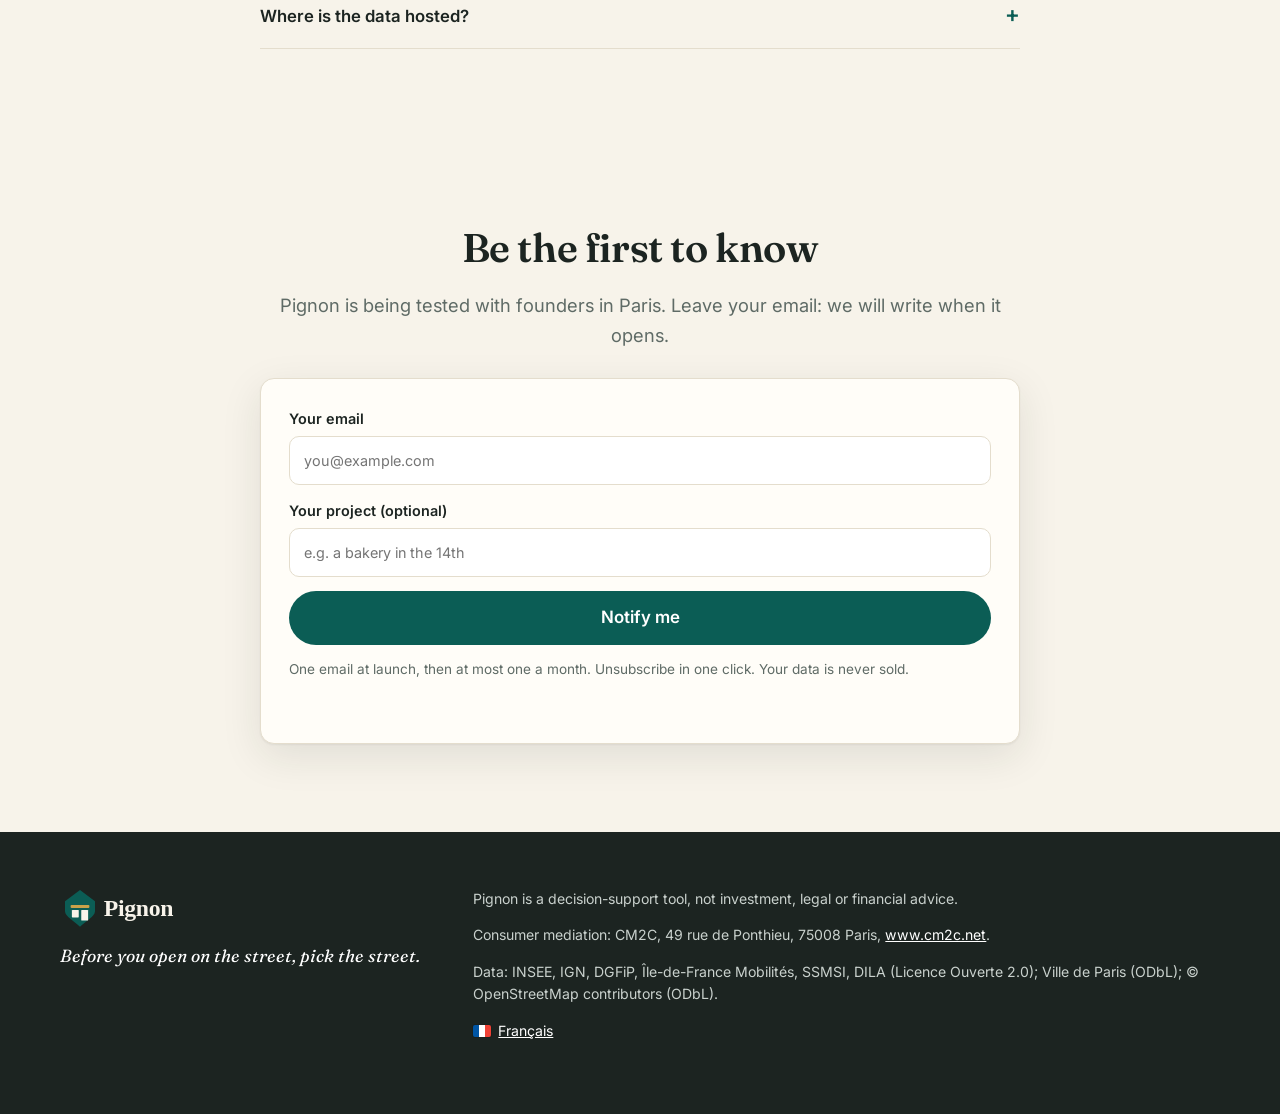
==== commit cccadcd5: "Publish website from felipesabino/biz-map@313baf9" ====
--- a/en/index.html
+++ b/en/index.html
@@ -47,6 +47,7 @@
             <div class="actions">
               <a class="btn" href="#inscription">Get notified at launch</a>
               <a class="btn btn-ghost" href="../assets/example-report-bakery-paris-14.pdf">See an example report</a>
+              <a class="btn btn-ghost" href="https://pignon-app.sabino.me/?lang=en">Try the free map</a>
             </div>
             <p class="note">Official public data only · 29 types of shop · all of Paris</p>
           </div>
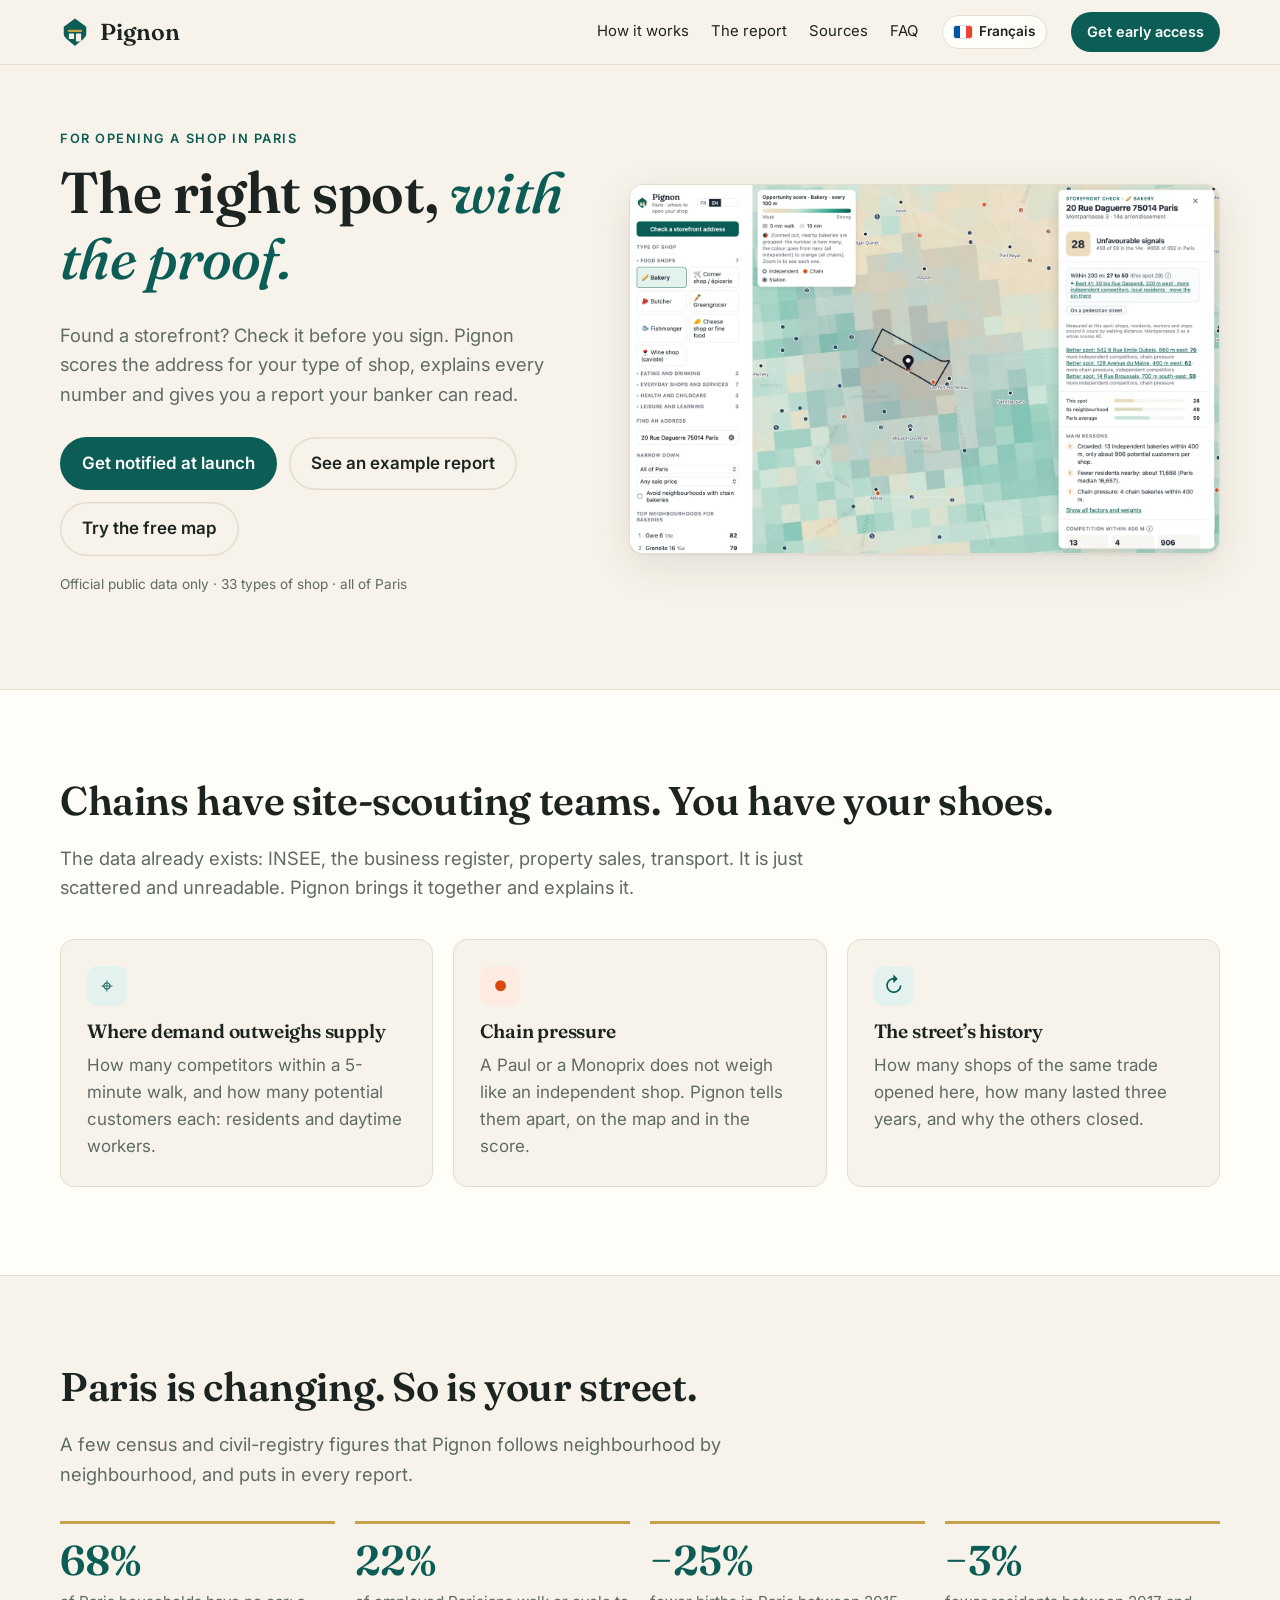
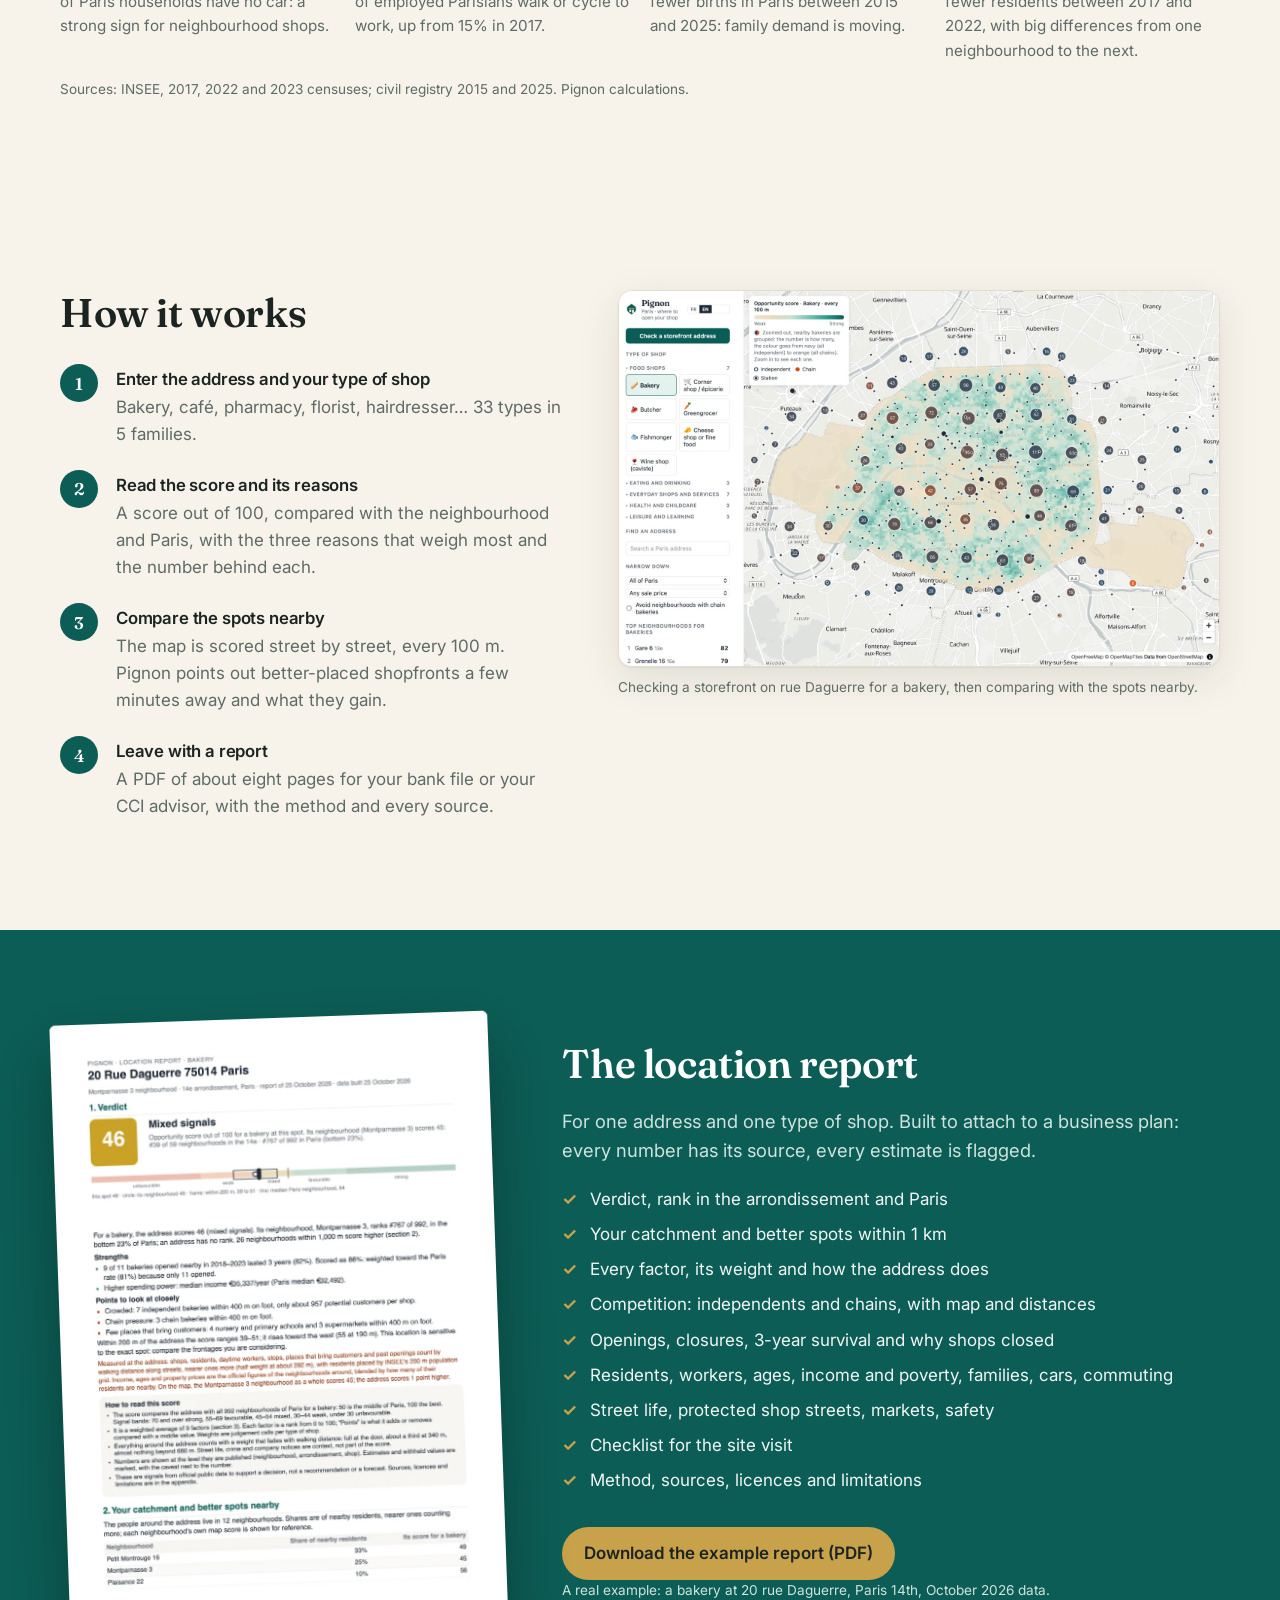
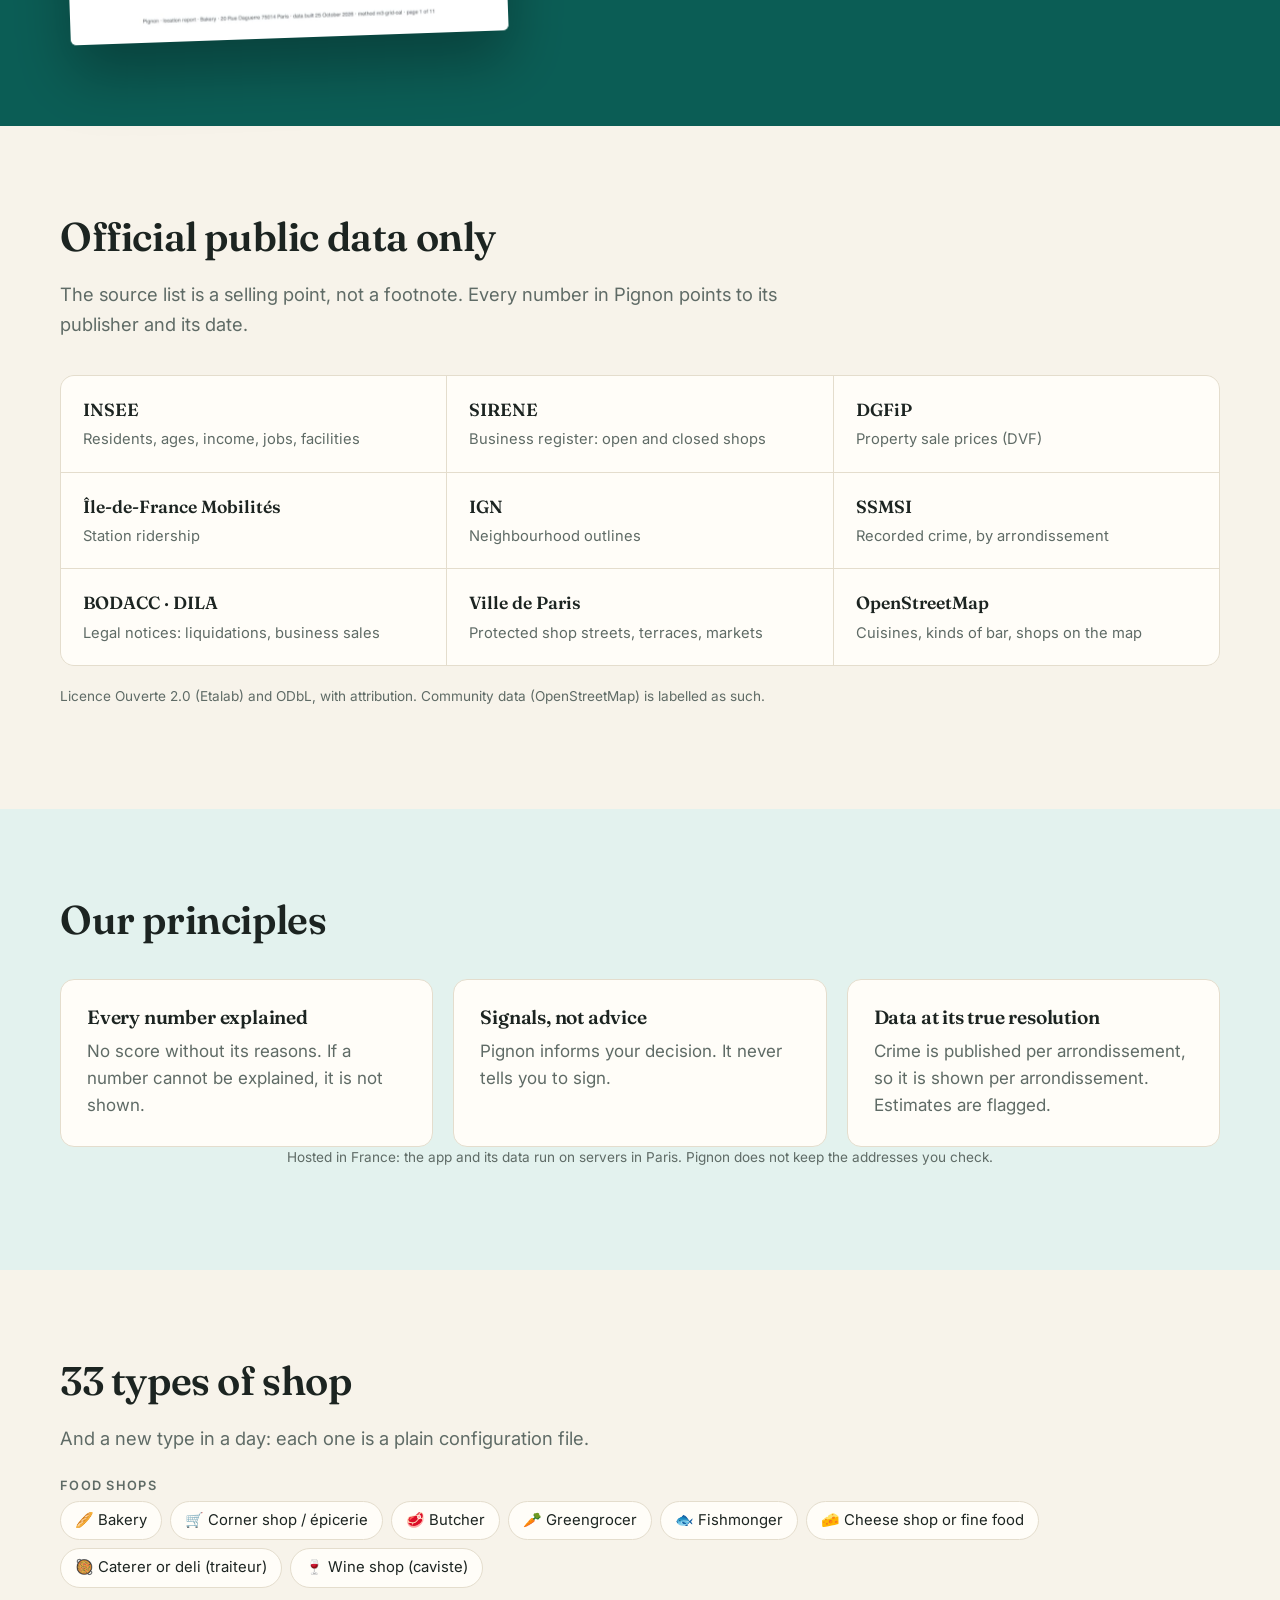
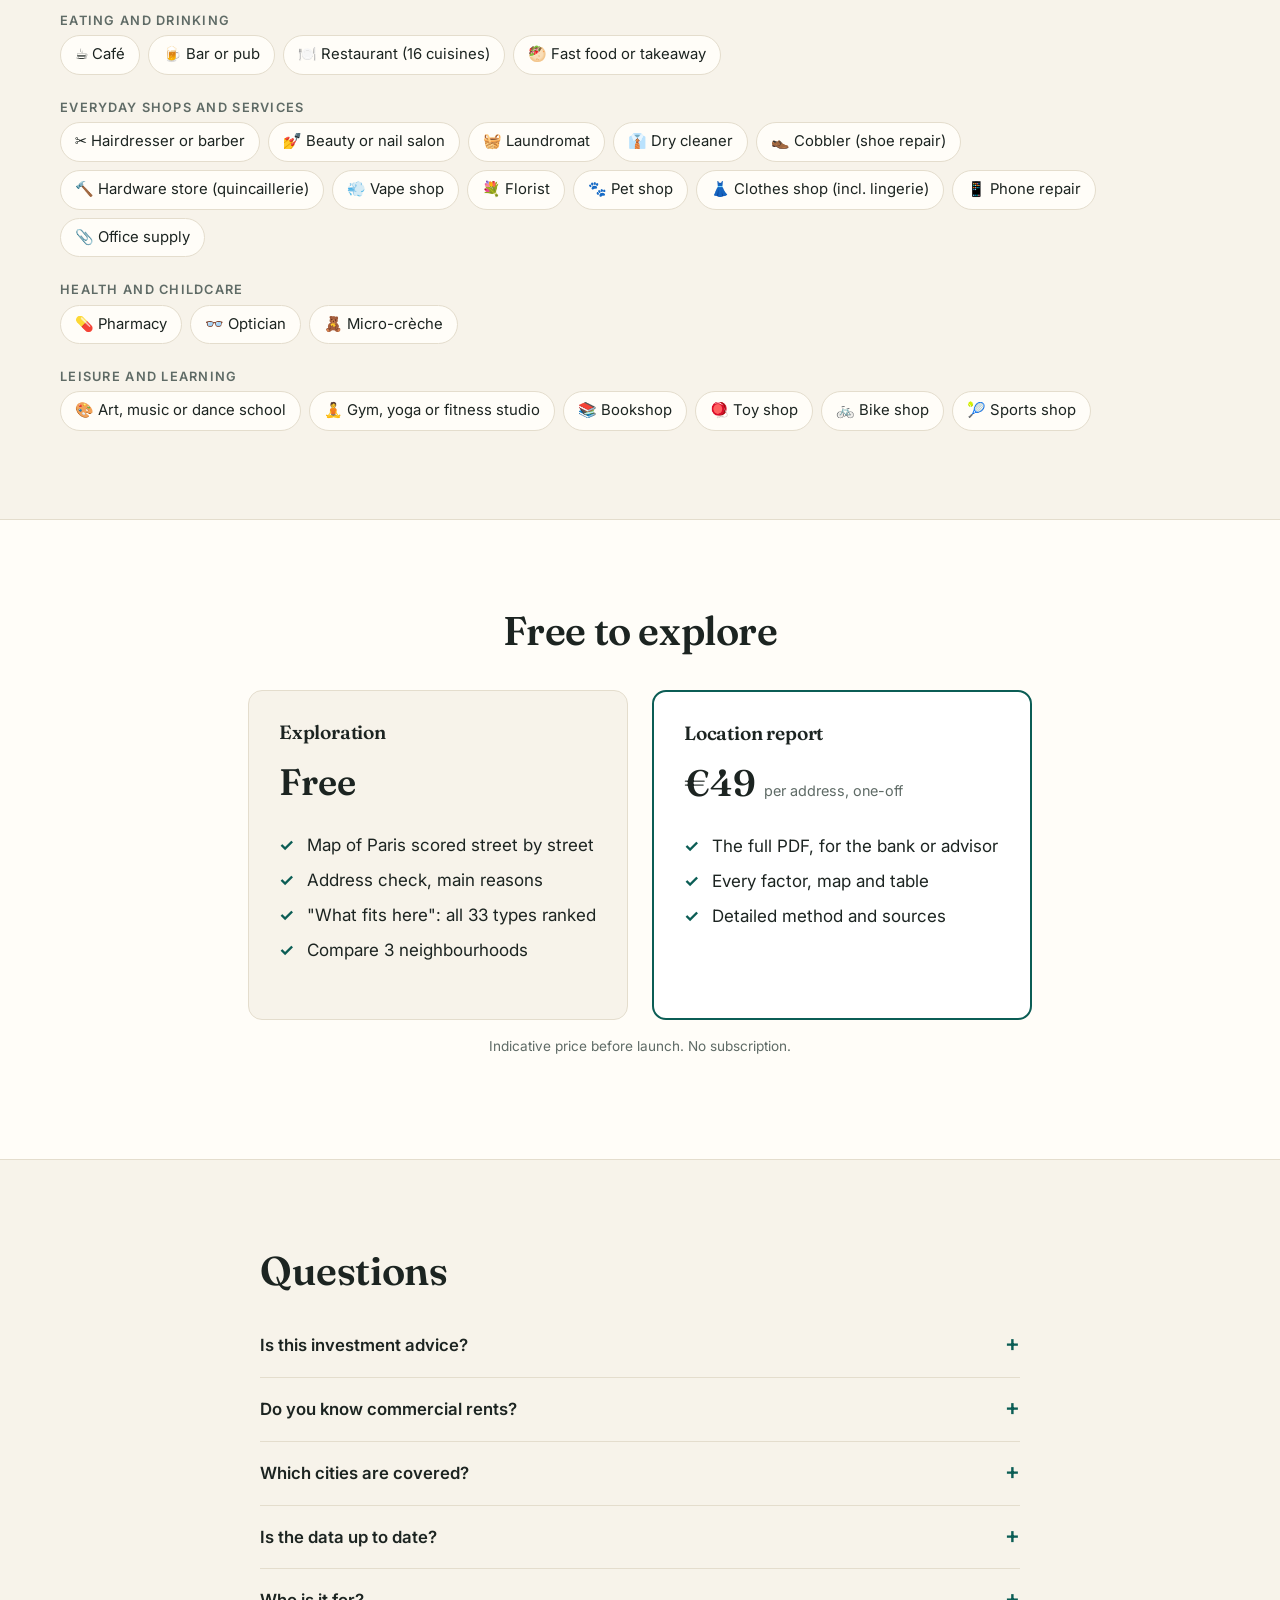
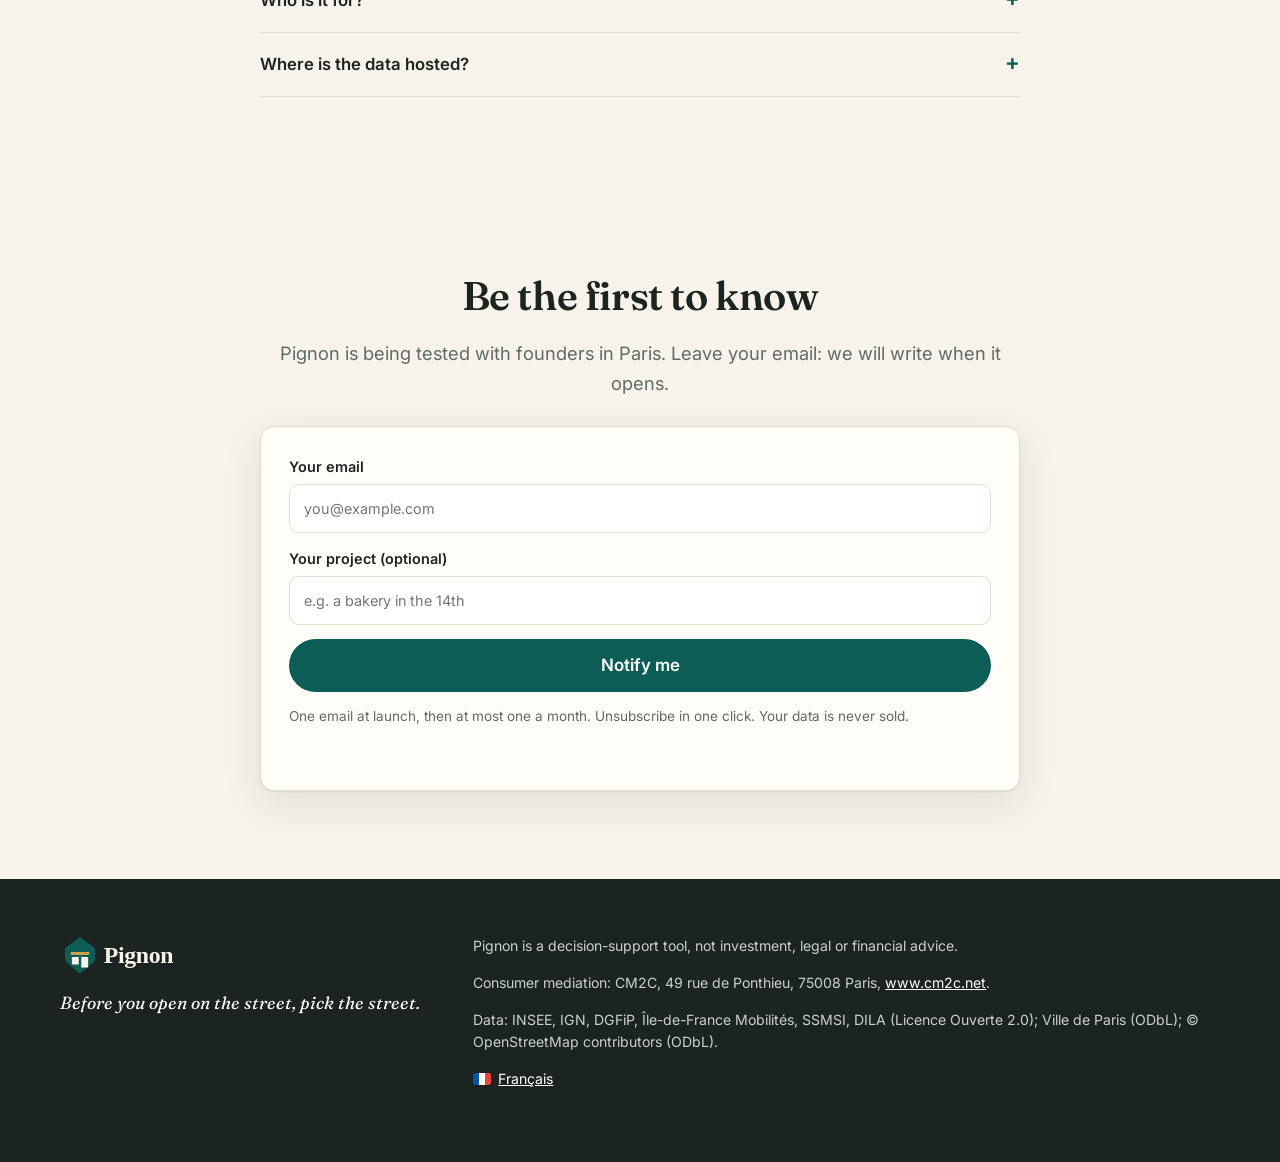
==== commit 46daea70: "Publish website from felipesabino/biz-map@57a2138" ====
--- a/en/index.html
+++ b/en/index.html
@@ -47,9 +47,9 @@
             <div class="actions">
               <a class="btn" href="#inscription">Get notified at launch</a>
               <a class="btn btn-ghost" href="../assets/example-report-bakery-paris-14.pdf">See an example report</a>
-              <a class="btn btn-ghost" href="https://pignon-app.sabino.me/?lang=en">Try the free map</a>
+              <a class="btn btn-ghost" href="https://app.getpignon.fr/?lang=en">Try the free map</a>
             </div>
-            <p class="note">Official public data only · 29 types of shop · all of Paris</p>
+            <p class="note">Official public data only · 33 types of shop · all of Paris</p>
           </div>
           <figure class="hero-shot">
             <img src="../assets/en/panel.webp" alt="Pignon: checking a storefront on rue Daguerre (14th) for a bakery, with the score, the comparison with the neighbourhood and Paris, and better spots nearby." width="1600" height="1000" />
@@ -100,7 +100,7 @@
           <div>
             <h2>How it works</h2>
             <ol class="steps">
-              <li><h3>Enter the address and your type of shop</h3><p>Bakery, café, pharmacy, florist, hairdresser… 29 types in 5 families.</p></li>
+              <li><h3>Enter the address and your type of shop</h3><p>Bakery, café, pharmacy, florist, hairdresser… 33 types in 5 families.</p></li>
               <li><h3>Read the score and its reasons</h3><p>A score out of 100, compared with the neighbourhood and Paris, with the three reasons that weigh most and the number behind each.</p></li>
               <li><h3>Compare the spots nearby</h3><p>The map is scored street by street, every 100 m. Pignon points out better-placed shopfronts a few minutes away and what they gain.</p></li>
               <li><h3>Leave with a report</h3><p>A PDF of about eight pages for your bank file or your CCI advisor, with the method and every source.</p></li>
@@ -171,13 +171,13 @@
 
       <section class="types">
         <div class="wrap">
-          <h2>29 types of shop</h2>
+          <h2>33 types of shop</h2>
           <p class="lead narrow">And a new type in a day: each one is a plain configuration file.</p>
-          <div class="family"><h3>Food shops</h3><ul class="chips"><li><span aria-hidden="true">🥖</span> Bakery</li><li><span aria-hidden="true">🛒</span> Corner shop / épicerie</li><li><span aria-hidden="true">🥩</span> Butcher</li><li><span aria-hidden="true">🥕</span> Greengrocer</li><li><span aria-hidden="true">🐟</span> Fishmonger</li><li><span aria-hidden="true">🧀</span> Cheese shop or fine food</li><li><span aria-hidden="true">🍷</span> Wine shop (caviste)</li></ul></div>
-          <div class="family"><h3>Eating and drinking</h3><ul class="chips"><li><span aria-hidden="true">☕</span> Café</li><li><span aria-hidden="true">🍺</span> Bar or pub</li><li><span aria-hidden="true">🍽️</span> Restaurant (16 cuisines)</li></ul></div>
-          <div class="family"><h3>Everyday shops and services</h3><ul class="chips"><li><span aria-hidden="true">✂️</span> Hairdresser or barber</li><li><span aria-hidden="true">💅</span> Beauty or nail salon</li><li><span aria-hidden="true">🧺</span> Laundromat</li><li><span aria-hidden="true">👔</span> Dry cleaner</li><li><span aria-hidden="true">👞</span> Cobbler (shoe repair)</li><li><span aria-hidden="true">💐</span> Florist</li><li><span aria-hidden="true">🐾</span> Pet shop</li><li><span aria-hidden="true">👗</span> Clothes shop (incl. lingerie)</li><li><span aria-hidden="true">📱</span> Phone repair</li><li><span aria-hidden="true">📎</span> Office supply</li></ul></div>
+          <div class="family"><h3>Food shops</h3><ul class="chips"><li><span aria-hidden="true">🥖</span> Bakery</li><li><span aria-hidden="true">🛒</span> Corner shop / épicerie</li><li><span aria-hidden="true">🥩</span> Butcher</li><li><span aria-hidden="true">🥕</span> Greengrocer</li><li><span aria-hidden="true">🐟</span> Fishmonger</li><li><span aria-hidden="true">🧀</span> Cheese shop or fine food</li><li><span aria-hidden="true">🥘</span> Caterer or deli (traiteur)</li><li><span aria-hidden="true">🍷</span> Wine shop (caviste)</li></ul></div>
+          <div class="family"><h3>Eating and drinking</h3><ul class="chips"><li><span aria-hidden="true">☕</span> Café</li><li><span aria-hidden="true">🍺</span> Bar or pub</li><li><span aria-hidden="true">🍽️</span> Restaurant (16 cuisines)</li><li><span aria-hidden="true">🥙</span> Fast food or takeaway</li></ul></div>
+          <div class="family"><h3>Everyday shops and services</h3><ul class="chips"><li><span aria-hidden="true">✂️</span> Hairdresser or barber</li><li><span aria-hidden="true">💅</span> Beauty or nail salon</li><li><span aria-hidden="true">🧺</span> Laundromat</li><li><span aria-hidden="true">👔</span> Dry cleaner</li><li><span aria-hidden="true">👞</span> Cobbler (shoe repair)</li><li><span aria-hidden="true">🔨</span> Hardware store (quincaillerie)</li><li><span aria-hidden="true">💨</span> Vape shop</li><li><span aria-hidden="true">💐</span> Florist</li><li><span aria-hidden="true">🐾</span> Pet shop</li><li><span aria-hidden="true">👗</span> Clothes shop (incl. lingerie)</li><li><span aria-hidden="true">📱</span> Phone repair</li><li><span aria-hidden="true">📎</span> Office supply</li></ul></div>
           <div class="family"><h3>Health and childcare</h3><ul class="chips"><li><span aria-hidden="true">💊</span> Pharmacy</li><li><span aria-hidden="true">👓</span> Optician</li><li><span aria-hidden="true">🧸</span> Micro-crèche</li></ul></div>
-          <div class="family"><h3>Leisure and learning</h3><ul class="chips"><li><span aria-hidden="true">🎨</span> Art, music or dance school</li><li><span aria-hidden="true">🧘</span> Gym or fitness studio</li><li><span aria-hidden="true">📚</span> Bookshop</li><li><span aria-hidden="true">🪀</span> Toy shop</li><li><span aria-hidden="true">🚲</span> Bike shop</li><li><span aria-hidden="true">🎾</span> Sports shop</li></ul></div>
+          <div class="family"><h3>Leisure and learning</h3><ul class="chips"><li><span aria-hidden="true">🎨</span> Art, music or dance school</li><li><span aria-hidden="true">🧘</span> Gym, yoga or fitness studio</li><li><span aria-hidden="true">📚</span> Bookshop</li><li><span aria-hidden="true">🪀</span> Toy shop</li><li><span aria-hidden="true">🚲</span> Bike shop</li><li><span aria-hidden="true">🎾</span> Sports shop</li></ul></div>
         </div>
       </section>
 
@@ -191,7 +191,7 @@
               <ul class="checks">
                 <li>Map of Paris scored street by street</li>
                 <li>Address check, main reasons</li>
-                <li>&quot;What fits here&quot;: all 29 types ranked</li>
+                <li>&quot;What fits here&quot;: all 33 types ranked</li>
                 <li>Compare 3 neighbourhoods</li>
               </ul>
             </article>
